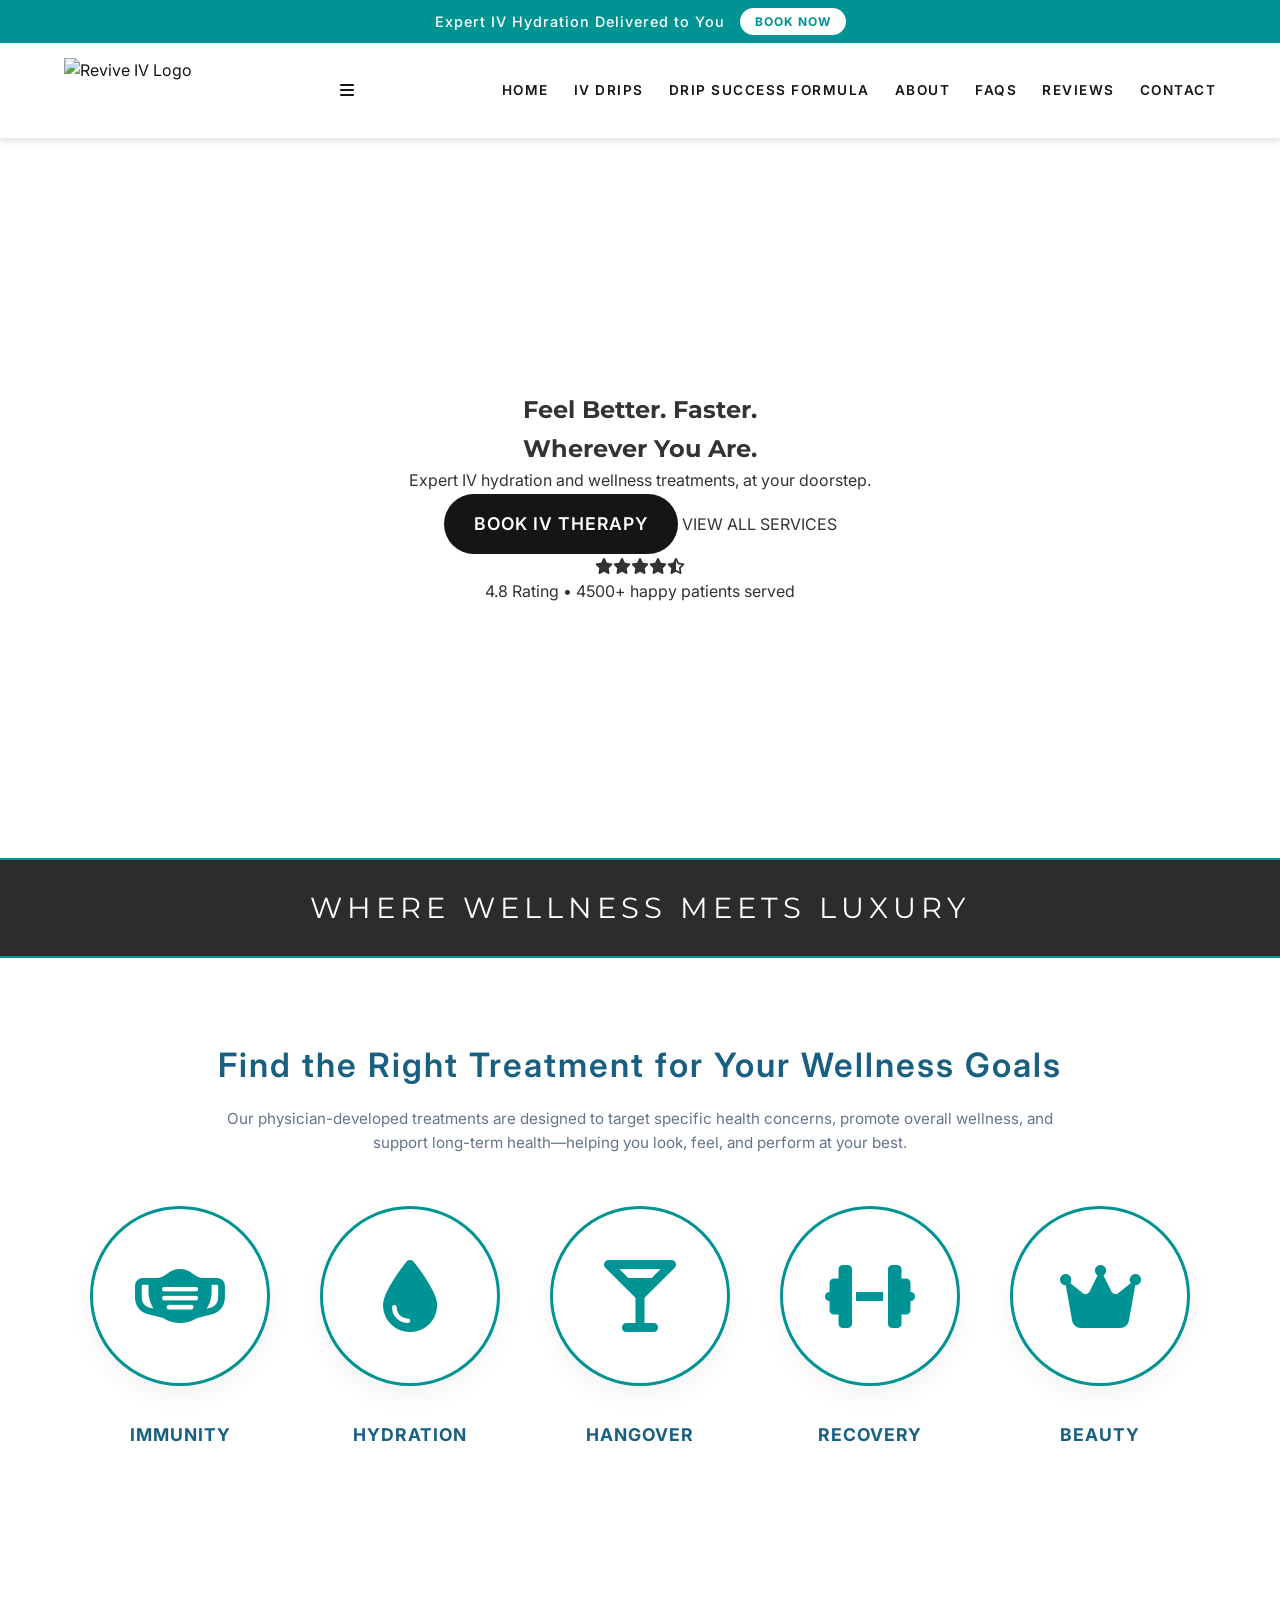
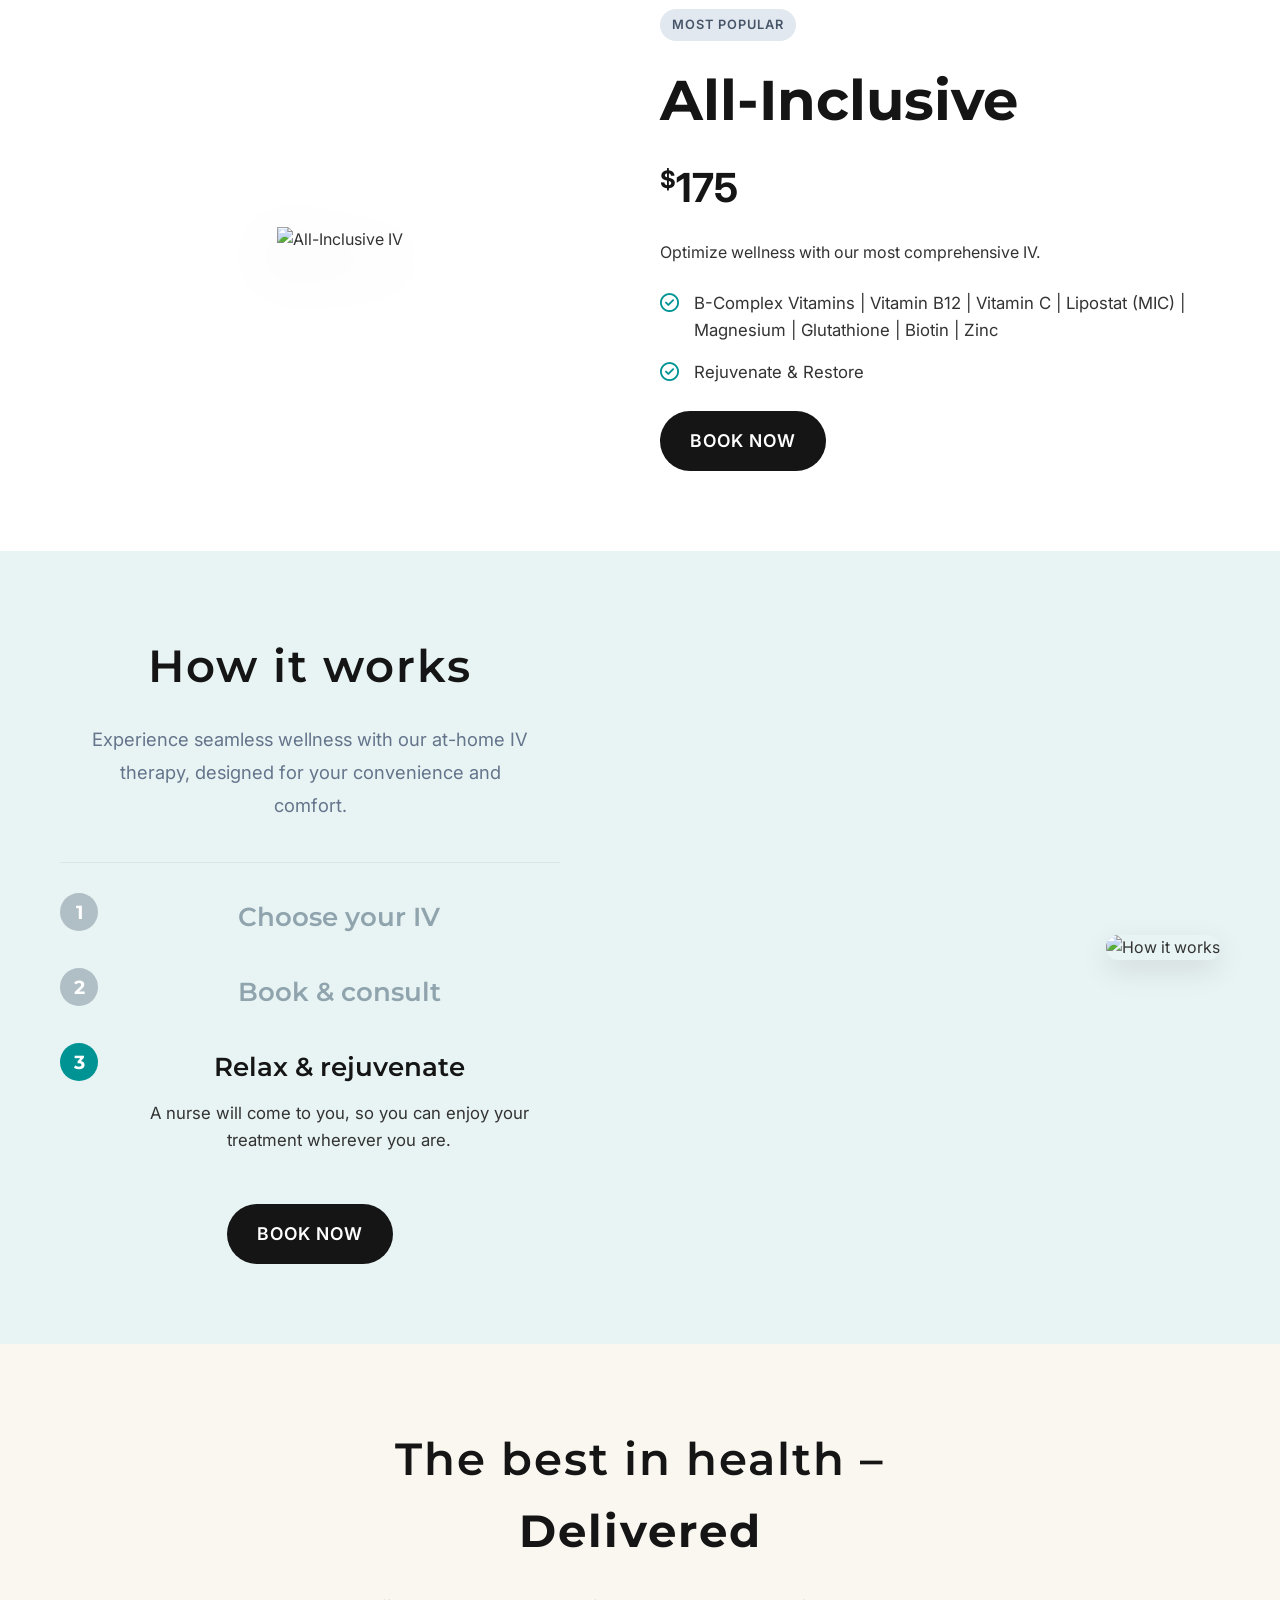
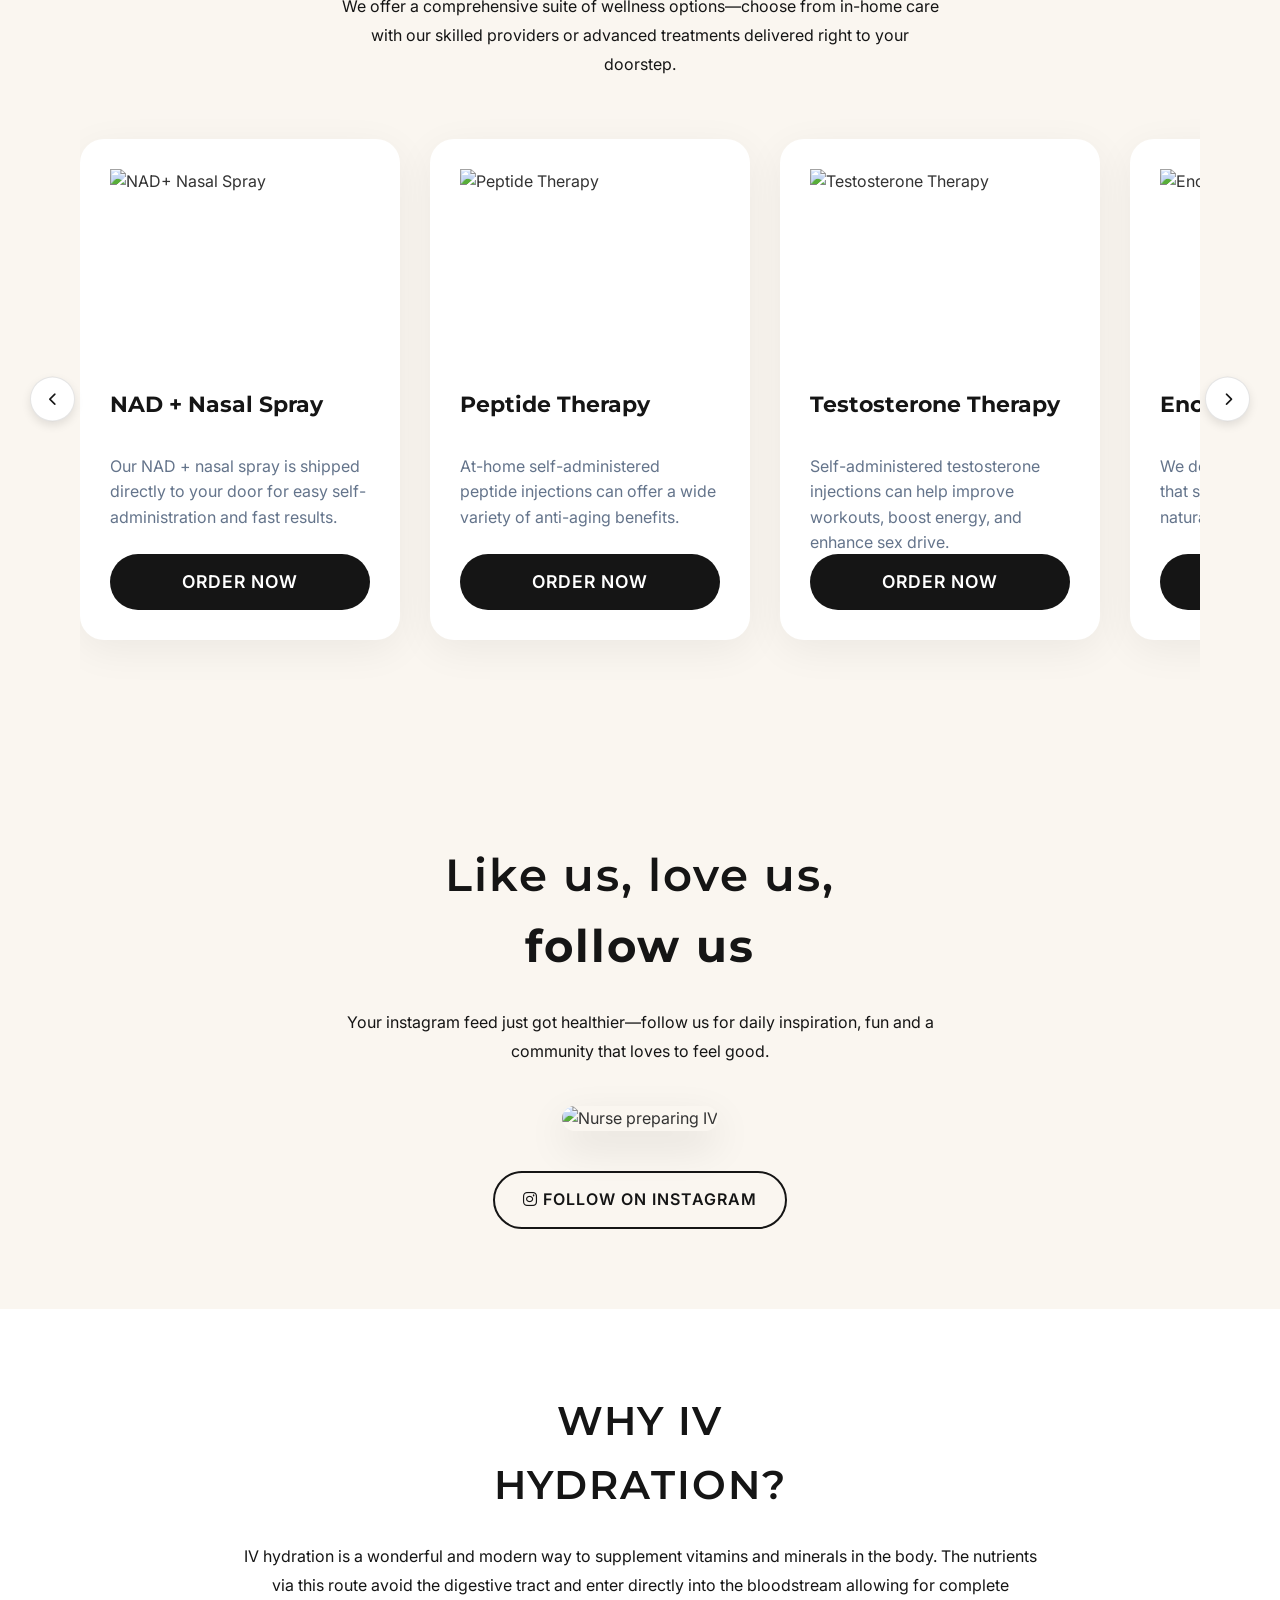
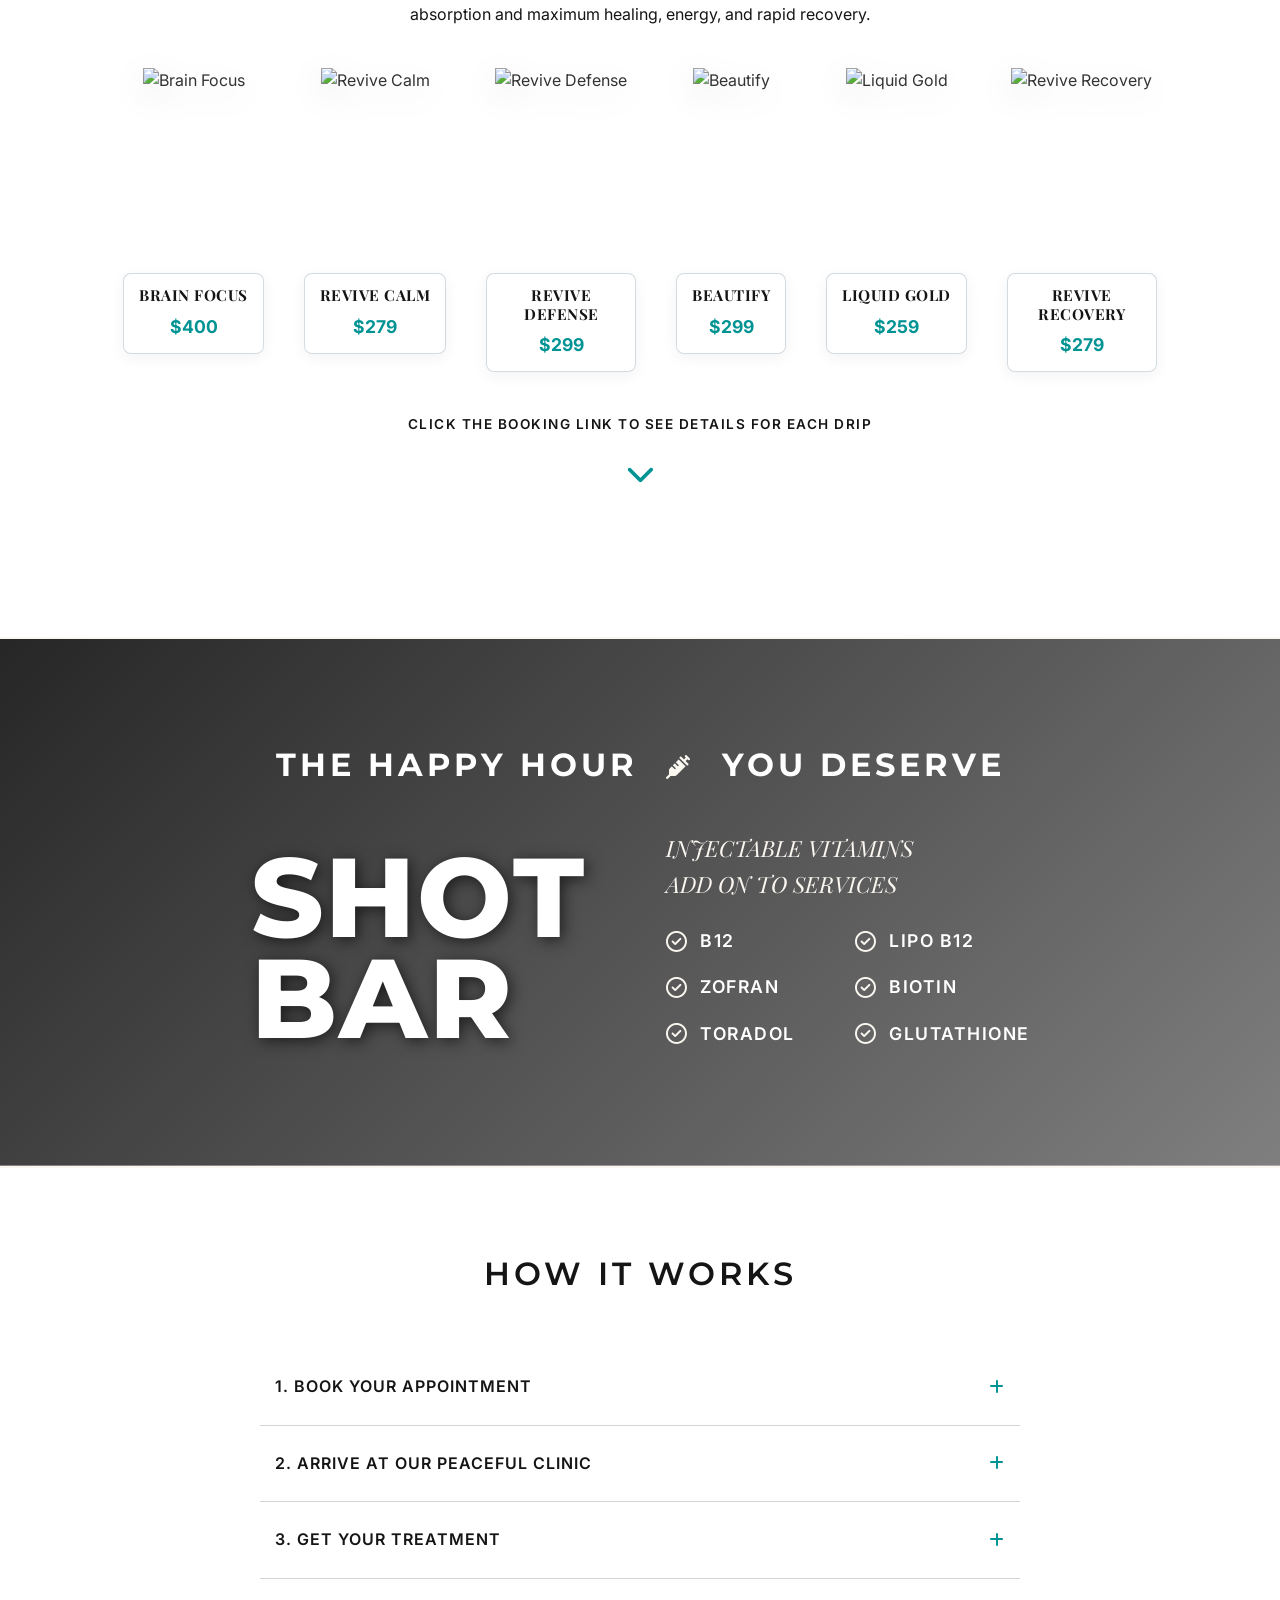
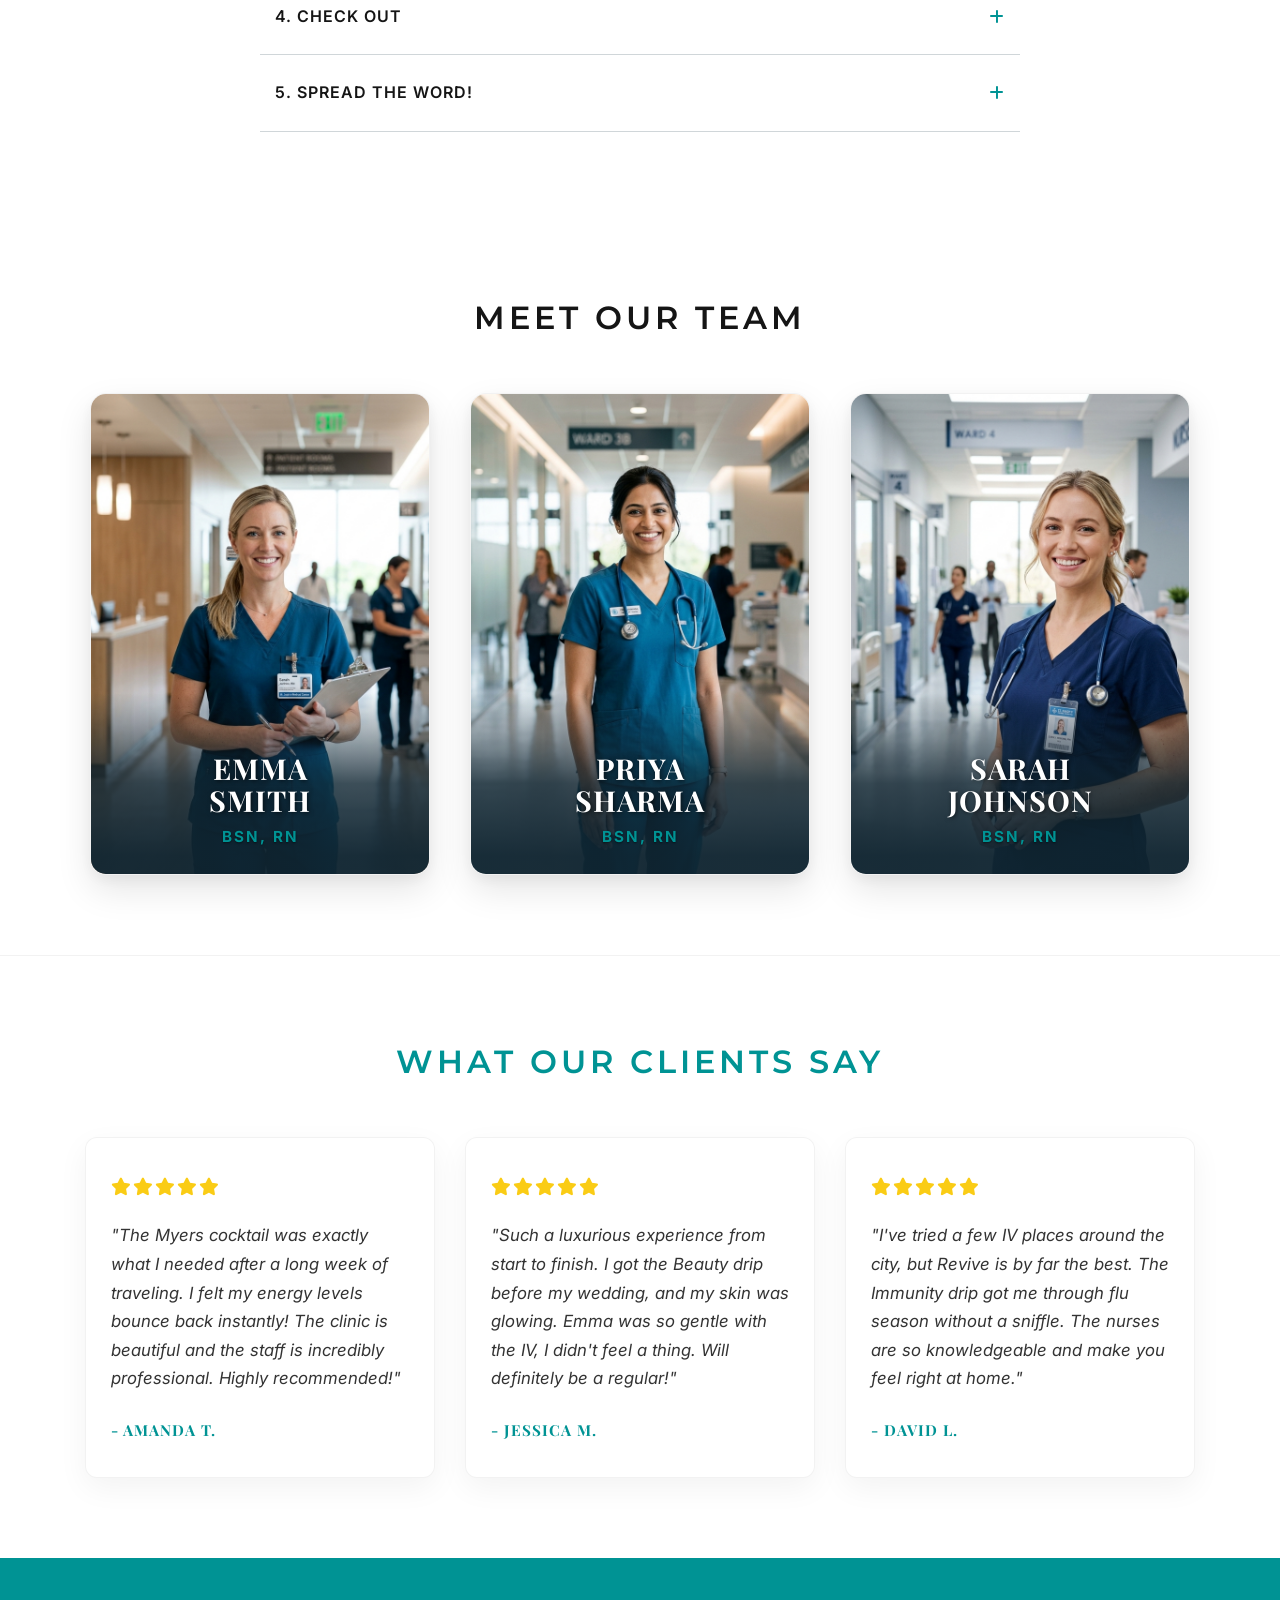
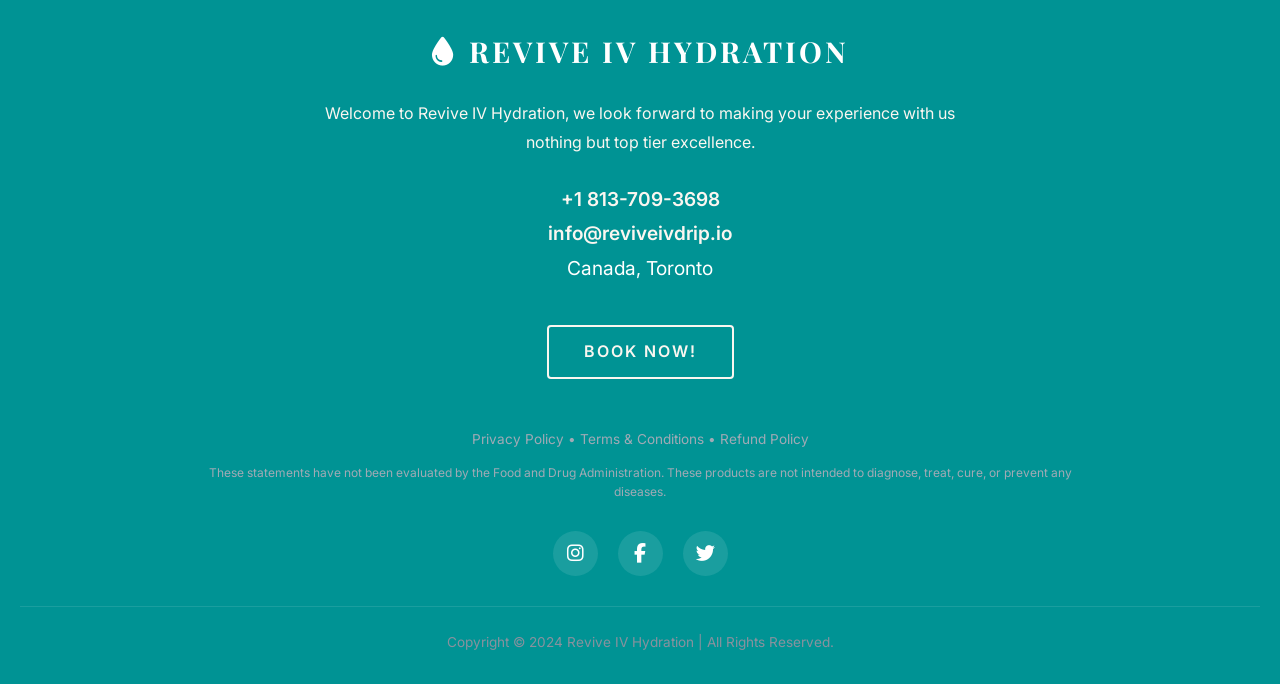
==== index.html @ 5d007da7 "Remove XYZ Founder section from home page" ====
<!DOCTYPE html>
<html lang="en">
<head>
    <meta charset="UTF-8">
    <meta name="viewport" content="width=device-width, initial-scale=1.0">
    <title>Revive IV Hydration | Replenish & Recover</title>
    <!-- Google Fonts -->
    <link rel="preconnect" href="https://fonts.googleapis.com">
    <link rel="preconnect" href="https://fonts.gstatic.com" crossorigin>
    <link href="https://fonts.googleapis.com/css2?family=Montserrat:wght@300;400;500;600;700;800&family=Playfair+Display:ital,wght@0,400;0,600;0,700&family=Inter:wght@300;400;500;600&display=swap" rel="stylesheet">
    <!-- FontAwesome -->
    <link rel="stylesheet" href="https://cdnjs.cloudflare.com/ajax/libs/font-awesome/6.4.0/css/all.min.css">
    <!-- AOS CSS -->
    <link href="https://unpkg.com/aos@2.3.1/dist/aos.css" rel="stylesheet">
    <link rel="stylesheet" href="styles.css">
</head>
<body>

    <!-- Top Bar -->
    <div class="top-bar" style="display: flex; justify-content: center; align-items: center; gap: 15px;">
        <span style="font-size: 0.9rem;">Expert IV Hydration Delivered to You</span>
        <a href="book.html" style="background-color: white; color: var(--accent); padding: 4px 15px; border-radius: 20px; font-weight: 700; font-size: 0.75rem;">BOOK NOW</a>
    </div>

    <!-- Header / Navbar -->
    <header class="navbar">
        <div class="logo">
            <img src="https://res.cloudinary.com/dpcidympa/image/upload/q_auto/f_auto/v1775173998/Screenshot_2026-04-03_051123-removebg-preview_wa0knu.png" alt="Revive IV Logo" class="logo-img">
        </div>
        <div class="hamburger">
            <i class="fa-solid fa-bars"></i>
        </div>
        <nav class="nav-links">
            <a href="index.html">HOME</a>
            <a href="iv-drips.html">IV DRIPS</a>
            <a href="iv-drips.html">DRIP SUCCESS FORMULA</a>
            <a href="about.html">ABOUT</a>
            <a href="faqs.html">FAQS</a>
            <a href="index.html#reviews">REVIEWS</a>
            <a href="contact.html">CONTACT</a>
        </nav>
    </header>

    <!-- Hero Section -->
    <section class="hero custom-hero" style="background-image: url('https://res.cloudinary.com/dpcidympa/image/upload/q_auto/f_auto/v1776111748/iv-home-page-banner_agtxx6.jpg');">
        <div class="hero-content ch-layout">
            <h1 class="ch-title">Feel Better. Faster.<br>Wherever You Are.</h1>
            <p class="ch-desc">Expert IV hydration and wellness treatments, at your doorstep.</p>
            
            <div class="ch-btn-group">
                <a href="book.html" class="btn-dark ch-btn ch-btn-primary">BOOK IV THERAPY</a>
                <a href="iv-drips.html" class="ch-btn ch-btn-outline">VIEW ALL SERVICES</a>
            </div>

            <div class="ch-rating-group">
                <div class="ch-stars">
                    <i class="fa-solid fa-star"></i><i class="fa-solid fa-star"></i><i class="fa-solid fa-star"></i><i class="fa-solid fa-star"></i><i class="fa-solid fa-star-half-stroke"></i>
                </div>
                <span class="ch-rating-text">4.8 Rating • 4500+ happy patients served</span>
            </div>
        </div>
    </section>

    <!-- Banner -->
    <section class="banner-gold">
        <h2>WHERE WELLNESS MEETS LUXURY</h2>
    </section>

    <!-- Treatment Goals Section -->
    <section class="treatment-goals section-padding bg-white" data-aos="fade-up">
        <div class="container text-center" style="max-width: 1200px;">
            <h2 class="section-title diff-title" style="margin-bottom: 15px; font-family: 'Inter', sans-serif; font-size: 2.1rem; color: #186082; font-weight: 600;">Find the Right Treatment for Your Wellness Goals</h2>
            <p class="section-desc" style="max-width: 850px; margin: 0 auto; margin-bottom: 45px; font-family: 'Inter', sans-serif; color: #64748b; font-size: 0.95rem; line-height: 1.6;">Our physician-developed treatments are designed to target specific health concerns, promote overall wellness, and support long-term health—helping you look, feel, and perform at your best.</p>
            
            <div class="services-grid" style="display: flex; flex-wrap: wrap; justify-content: center; gap: 50px; margin-top: 50px;">
                 <a href="book.html" class="service-icon" style="text-decoration: none; color: inherit; display: flex; flex-direction: column; align-items: center; gap: 15px;">
                    <div class="icon-circle" style="color: var(--primary);"><i class="fa-solid fa-mask-face" style="font-size: 4.5rem;"></i></div>
                    <h3 style="font-family: 'Inter', sans-serif; font-size: 1.1rem; font-weight: 700; color: #186082; letter-spacing: 1px;">IMMUNITY</h3>
                </a>
                <a href="book.html" class="service-icon" style="text-decoration: none; color: inherit; display: flex; flex-direction: column; align-items: center; gap: 15px;">
                    <div class="icon-circle" style="color: var(--primary);"><i class="fa-solid fa-droplet" style="font-size: 4.5rem;"></i></div>
                    <h3 style="font-family: 'Inter', sans-serif; font-size: 1.1rem; font-weight: 700; color: #186082; letter-spacing: 1px;">HYDRATION</h3>
                </a>
                <a href="book.html" class="service-icon" style="text-decoration: none; color: inherit; display: flex; flex-direction: column; align-items: center; gap: 15px;">
                    <div class="icon-circle" style="color: var(--primary);"><i class="fa-solid fa-martini-glass" style="font-size: 4.5rem;"></i></div>
                    <h3 style="font-family: 'Inter', sans-serif; font-size: 1.1rem; font-weight: 700; color: #186082; letter-spacing: 1px;">HANGOVER</h3>
                </a>
                <a href="book.html" class="service-icon" style="text-decoration: none; color: inherit; display: flex; flex-direction: column; align-items: center; gap: 15px;">
                    <div class="icon-circle" style="color: var(--primary);"><i class="fa-solid fa-dumbbell" style="font-size: 4.5rem;"></i></div>
                    <h3 style="font-family: 'Inter', sans-serif; font-size: 1.1rem; font-weight: 700; color: #186082; letter-spacing: 1px;">RECOVERY</h3>
                </a>
                <a href="book.html" class="service-icon" style="text-decoration: none; color: inherit; display: flex; flex-direction: column; align-items: center; gap: 15px;">
                    <div class="icon-circle" style="color: var(--primary);"><i class="fa-solid fa-crown" style="font-size: 4.5rem;"></i></div>
                    <h3 style="font-family: 'Inter', sans-serif; font-size: 1.1rem; font-weight: 700; color: #186082; letter-spacing: 1px;">BEAUTY</h3>
                </a>
            </div>
        </div>
    </section>

    <!-- Featured Product Section -->
    <section class="featured-product section-padding bg-white" data-aos="fade-up">
        <div class="product-container container">
            <div class="product-image">
                <img src="https://res.cloudinary.com/dpcidympa/image/upload/q_auto/f_auto/v1776114758/final-iv-image_zwnase.png" alt="All-Inclusive IV">
            </div>
            <div class="product-details">
                <span class="badge">MOST POPULAR</span>
                <h2 class="product-title">All-Inclusive</h2>
                <div class="price"><sup>$</sup>175</div>
                <p class="product-desc">Optimize wellness with our most comprehensive IV.</p>
                <ul class="product-features">
                    <li><i class="fa-regular fa-circle-check"></i> B-Complex Vitamins | Vitamin B12 | Vitamin C | Lipostat (MIC) | Magnesium | Glutathione | Biotin | Zinc</li>
                    <li><i class="fa-regular fa-circle-check"></i> Rejuvenate & Restore</li>
                </ul>
                <a href="book.html" class="btn-dark">BOOK NOW</a>
            </div>
        </div>
    </section>

    <!-- Seamless Wellness Section (How it works) -->
    <section class="seamless-wellness section-padding" data-aos="fade-up">
        <div class="container seamless-grid">
            <div class="seamless-content">
                <h2 class="section-title text-left" style="font-size: 2.8rem; margin-bottom: 20px;">How it works</h2>
                <p class="section-desc text-left" style="color: #64748b; font-size: 1.15rem; max-width: 90%;">Experience seamless wellness with our at-home IV therapy, designed for your convenience and comfort.</p>
                
                <div class="seamless-steps">
                    <div class="step-item text-muted" onclick="toggleStep(this)">
                        <div class="step-circle">1</div>
                        <div>
                            <h3>Choose your IV</h3>
                            <p class="step-desc">Browse our extensive menu of premium IV drips and find the perfect restorative treatment tailored for your unique needs.</p>
                        </div>
                    </div>
                    <div class="step-item text-muted" onclick="toggleStep(this)">
                        <div class="step-circle">2</div>
                        <div>
                            <h3>Book & consult</h3>
                            <p class="step-desc">Schedule an appointment online and receive a complementary consultation with our medical professionals prior to treatment.</p>
                        </div>
                    </div>
                    <div class="step-item active" onclick="toggleStep(this)">
                        <div class="step-circle">3</div>
                        <div>
                            <h3>Relax & rejuvenate</h3>
                            <p class="step-desc">A nurse will come to you, so you can enjoy your treatment wherever you are.</p>
                        </div>
                    </div>
                </div>
                
                <a href="book.html" class="btn-dark" style="margin-top: 10px;">BOOK NOW</a>
            </div>
            <div class="seamless-image">
                <img src="https://res.cloudinary.com/dpcidympa/image/upload/v1776115300/final-iv-2_ude5oa.jpg" alt="How it works" style="border-radius: 12px; box-shadow: 0 10px 30px rgba(0,0,0,0.1); width: 100%; object-fit: cover;">
            </div>
        </div>
    </section>


    <!-- Health Delivered Section -->
    <section class="health-delivered section-padding" style="background-color: var(--accent-light);" data-aos="fade-up">
        <div class="container text-center" style="max-width: 1400px;">
            <h2 class="section-title" style="font-size: 2.8rem;">The best in health &ndash; <br><strong style="color: var(--primary);">Delivered</strong></h2>
            <p class="section-desc" style="max-width: 600px; margin: 0 auto; margin-bottom: 40px;">We offer a comprehensive suite of wellness options—choose from in-home care with our skilled providers or advanced treatments delivered right to your doorstep.</p>
            
            <div class="carousel-wrapper">
                <button aria-label="Scroll left" class="carousel-btn left" onclick="document.getElementById('healthCarousel').scrollBy({left: -380, behavior: 'smooth'})"><i class="fa-solid fa-chevron-left"></i></button>
                
                <div class="carousel-track" id="healthCarousel">

                    <!-- Card 2 -->
                    <div class="carousel-card" style="text-align: left; position: relative;">
                        <img src="https://res.cloudinary.com/dpcidympa/image/upload/q_auto/f_auto/v1775948552/ivvv-4-removebg-preview_w67nzx.png" alt="NAD+ Nasal Spray" style="height: 200px; object-fit: contain; margin-bottom: 20px;">
                        <div class="card-content">
                            <h3 class="blog-title" style="font-size: 1.4rem; height: 50px;">NAD + Nasal Spray</h3>
                            <p class="blog-excerpt" style="font-size: 1rem; height: 80px; margin-bottom: 20px;">Our NAD + nasal spray is shipped directly to your door for easy self-administration and fast results.</p>
                            <a href="book.html" class="btn-dark w-100" style="font-weight: 600; padding: 14px 20px; border-radius: 50px;">ORDER NOW</a>
                        </div>
                    </div>

                    <!-- Card 3 -->
                    <div class="carousel-card" style="text-align: left; position: relative;">
                        <img src="https://res.cloudinary.com/dpcidympa/image/upload/q_auto/f_auto/v1775948553/ivvv-3-removebg-preview_umoxbk.png" alt="Peptide Therapy" style="height: 200px; object-fit: contain; margin-bottom: 20px;">
                        <div class="card-content">
                            <h3 class="blog-title" style="font-size: 1.4rem; height: 50px;">Peptide Therapy</h3>
                            <p class="blog-excerpt" style="font-size: 1rem; height: 80px; margin-bottom: 20px;">At-home self-administered peptide injections can offer a wide variety of anti-aging benefits.</p>
                            <a href="book.html" class="btn-dark w-100" style="font-weight: 600; padding: 14px 20px; border-radius: 50px;">ORDER NOW</a>
                        </div>
                    </div>

                    <!-- Card 4 -->
                    <div class="carousel-card" style="text-align: left; position: relative;">
                        <img src="https://res.cloudinary.com/dpcidympa/image/upload/q_auto/f_auto/v1775948552/ivvv-5-removebg-preview_fbzea1.png" alt="Testosterone Therapy" style="height: 200px; object-fit: contain; margin-bottom: 20px;">
                        <div class="card-content">
                            <h3 class="blog-title" style="font-size: 1.4rem; height: 50px;">Testosterone Therapy</h3>
                            <p class="blog-excerpt" style="font-size: 1rem; height: 80px; margin-bottom: 20px;">Self-administered testosterone injections can help improve workouts, boost energy, and enhance sex drive.</p>
                            <a href="book.html" class="btn-dark w-100" style="font-weight: 600; padding: 14px 20px; border-radius: 50px;">ORDER NOW</a>
                        </div>
                    </div>

                    <!-- Card 5 -->
                    <div class="carousel-card" style="text-align: left; position: relative;">
                        <img src="https://res.cloudinary.com/dpcidympa/image/upload/q_auto/f_auto/v1775948553/ivvv-1-removebg-preview_haxd9b.png" alt="Enclomiphene" style="height: 200px; object-fit: contain; margin-bottom: 20px;">
                        <div class="card-content">
                            <h3 class="blog-title" style="font-size: 1.4rem; height: 50px;">Enclomiphene</h3>
                            <p class="blog-excerpt" style="font-size: 1rem; height: 80px; margin-bottom: 20px;">We deliver convenient oral tablets that stimulate your body's own natural testosterone production.</p>
                            <a href="book.html" class="btn-dark w-100" style="font-weight: 600; padding: 14px 20px; border-radius: 50px;">ORDER NOW</a>
                        </div>
                    </div>


                </div>

                <button aria-label="Scroll right" class="carousel-btn right" onclick="document.getElementById('healthCarousel').scrollBy({left: 380, behavior: 'smooth'})"><i class="fa-solid fa-chevron-right"></i></button>
            </div>
        </div>
    </section>


    <!-- Instagram Section -->
    <section class="instagram-section section-padding" style="background-color: var(--accent-light);" data-aos="fade-up">
        <div class="container text-center">
            <h2 class="section-title" style="font-size: 2.8rem;">Like us, love us,<br><strong style="color: var(--primary);">follow us</strong></h2>
            <p class="section-desc" style="max-width: 600px;">Your instagram feed just got healthier—follow us for daily inspiration, fun and a community that loves to feel good.</p>
            
            <div class="insta-image mt-4">
                <img src="https://images.unsplash.com/photo-1579684385127-1ef15d508118?ixlib=rb-4.0.3&auto=format&fit=crop&w=800&q=80" alt="Nurse preparing IV">
            </div>
            
            <div style="margin-top: 40px;">
                <a href="https://instagram.com" target="_blank" class="btn-outline-dark"><i class="fa-brands fa-instagram"></i> FOLLOW ON INSTAGRAM</a>
            </div>
        </div>
    </section>



    <!-- Why IV Hydration -->
    <section class="why-iv section-padding bg-white">
        <h2 class="section-title">WHY IV<br>HYDRATION?</h2>
        <p class="section-desc">
            IV hydration is a wonderful and modern way to supplement vitamins and minerals in the body. The nutrients via this route avoid the digestive tract and enter directly into the bloodstream allowing for complete absorption and maximum healing, energy, and rapid recovery.
        </p>

        <!-- IV Bags Display -->
        <div class="iv-bags">
            <div class="iv-bag-item">
                <img src="https://res.cloudinary.com/dpcidympa/image/upload/q_auto/f_auto/v1775948552/ivvv-2-removebg-preview_y6jzjn.png" alt="Brain Focus">
                <div class="bag-pricing">
                    <h4 class="bag-name">BRAIN FOCUS</h4>
                    <span class="bag-price">$400</span>
                </div>
            </div>
            <div class="iv-bag-item">
                <img src="https://res.cloudinary.com/dpcidympa/image/upload/q_auto/f_auto/v1775948552/ivvv-4-removebg-preview_w67nzx.png" alt="Revive Calm">
                <div class="bag-pricing">
                    <h4 class="bag-name">REVIVE CALM</h4>
                    <span class="bag-price">$279</span>
                </div>
            </div>
            <div class="iv-bag-item">
                <img src="https://res.cloudinary.com/dpcidympa/image/upload/q_auto/f_auto/v1775948553/ivvv-3-removebg-preview_umoxbk.png" alt="Revive Defense">
                <div class="bag-pricing">
                    <h4 class="bag-name">REVIVE DEFENSE</h4>
                    <span class="bag-price">$299</span>
                </div>
            </div>
            <div class="iv-bag-item">
                <img src="https://res.cloudinary.com/dpcidympa/image/upload/q_auto/f_auto/v1775948552/ivvv-5-removebg-preview_fbzea1.png" alt="Beautify">
                <div class="bag-pricing">
                    <h4 class="bag-name">BEAUTIFY</h4>
                    <span class="bag-price">$299</span>
                </div>
            </div>
            <div class="iv-bag-item">
                <img src="https://res.cloudinary.com/dpcidympa/image/upload/q_auto/f_auto/v1775948553/ivvv-1-removebg-preview_haxd9b.png" alt="Liquid Gold">
                <div class="bag-pricing">
                    <h4 class="bag-name">LIQUID GOLD</h4>
                    <span class="bag-price">$259</span>
                </div>
            </div>
            <div class="iv-bag-item">
                <img src="https://res.cloudinary.com/dpcidympa/image/upload/q_auto/f_auto/v1775948553/ivvv-6-removebg-preview_m1jap5.png" alt="Revive Recovery">
                <div class="bag-pricing">
                    <h4 class="bag-name">REVIVE RECOVERY</h4>
                    <span class="bag-price">$279</span>
                </div>
            </div>
        </div>

        <p class="section-desc extra-desc">CLICK THE BOOKING LINK TO SEE DETAILS FOR EACH DRIP</p>
        <div class="arrow-down"><i class="fa-solid fa-chevron-down"></i></div>


    </section>

    <!-- Shot Bar -->
    <section class="shot-bar">
        <div class="shot-bar-content">
            <h2 class="shot-bar-subtitle">THE HAPPY HOUR <i class="fa-solid fa-syringe shot-icon"></i> YOU DESERVE</h2>
            <div class="shot-bar-main">
                <h1 class="shot-title">SHOT<br>BAR</h1>
                <div class="shot-list">
                    <p class="shot-info">INJECTABLE VITAMINS<br>ADD ON TO SERVICES</p>
                    <div class="list-grid">
                        <ul>
                            <li><i class="fa-regular fa-circle-check"></i> B12</li>
                            <li><i class="fa-regular fa-circle-check"></i> ZOFRAN</li>
                            <li><i class="fa-regular fa-circle-check"></i> TORADOL</li>
                        </ul>
                        <ul>
                            <li><i class="fa-regular fa-circle-check"></i> LIPO B12</li>
                            <li><i class="fa-regular fa-circle-check"></i> BIOTIN</li>
                            <li><i class="fa-regular fa-circle-check"></i> GLUTATHIONE</li>
                        </ul>
                    </div>
                </div>
            </div>
        </div>
    </section>

    <!-- How It Works -->
    <section class="how-it-works section-padding bg-white">
        <h2 class="section-title small-title playfair">HOW IT WORKS</h2>
        <div class="accordion">
            <div class="acc-item">
                <div class="acc-header">
                    <span>1. BOOK YOUR APPOINTMENT</span>
                    <i class="fa-solid fa-plus"></i>
                </div>
                <div class="acc-content">
                    <p>Select your preferred IV hydration therapy and easily book your session online or over the phone through our secure scheduling portal.</p>
                </div>
            </div>
            <div class="acc-item">
                <div class="acc-header">
                    <span>2. ARRIVE AT OUR PEACEFUL CLINIC</span>
                    <i class="fa-solid fa-plus"></i>
                </div>
                <div class="acc-content">
                    <p>Step into our luxurious, calming environment where our professional staff will welcome you and ensure you are comfortable before your session begins.</p>
                </div>
            </div>
            <div class="acc-item">
                <div class="acc-header">
                    <span>3. GET YOUR TREATMENT</span>
                    <i class="fa-solid fa-plus"></i>
                </div>
                <div class="acc-content">
                    <p>Relax in our premium seating while one of our highly trained registered nurses administers your specialized IV drip tailored to your wellness goals.</p>
                </div>
            </div>
            <div class="acc-item">
                <div class="acc-header">
                    <span>4. CHECK OUT</span>
                    <i class="fa-solid fa-plus"></i>
                </div>
                <div class="acc-content">
                    <p>Once you are fully replenished, our seamless checkout process will have you on your way feeling rejuvenated, hydrated, and completely energized.</p>
                </div>
            </div>
            <div class="acc-item">
                <div class="acc-header">
                    <span>5. SPREAD THE WORD!</span>
                    <i class="fa-solid fa-plus"></i>
                </div>
                <div class="acc-content">
                    <p>If you loved your Revive experience, don't forget to tell your friends, colleagues, and family so they can feel the revitalizing difference too!</p>
                </div>
            </div>
        </div>
    </section>



    <!-- Our Team -->
    <section class="our-team-section section-padding bg-white">
        <h2 class="section-title small-title playfair mb-large">MEET OUR TEAM</h2>
        <div class="team-cards-container">
            <!-- Nurse 1 -->
            <div class="team-card">
                <img src="assets/images/nurse_caucasian_1.png" alt="Emma Smith">
                <div class="team-card-info">
                    <h3>EMMA<br>SMITH</h3>
                    <p>BSN, RN</p>
                </div>
            </div>
            <!-- Nurse 2 -->
            <div class="team-card">
                <img src="assets/images/nurse_indian.png" alt="Priya Sharma">
                <div class="team-card-info">
                    <h3>PRIYA<br>SHARMA</h3>
                    <p>BSN, RN</p>
                </div>
            </div>
            <!-- Nurse 3 -->
            <div class="team-card">
                <img src="assets/images/nurse_caucasian_2.png" alt="Sarah Johnson">
                <div class="team-card-info">
                    <h3>SARAH<br>JOHNSON</h3>
                    <p>BSN, RN</p>
                </div>
            </div>
        </div>
    </section>

    <!-- Customer Reviews -->
    <section id="reviews" class="reviews-section section-padding">
        <h2 class="section-title small-title playfair mb-large" style="color: var(--accent);">WHAT OUR CLIENTS SAY</h2>
        <div class="reviews-container">
            <!-- Review 1 -->
            <div class="review-card">
                <div class="stars">
                    <i class="fa-solid fa-star"></i><i class="fa-solid fa-star"></i><i class="fa-solid fa-star"></i><i class="fa-solid fa-star"></i><i class="fa-solid fa-star"></i>
                </div>
                <p class="review-text">"The Myers cocktail was exactly what I needed after a long week of traveling. I felt my energy levels bounce back instantly! The clinic is beautiful and the staff is incredibly professional. Highly recommended!"</p>
                <div class="reviewer-name">- AMANDA T.</div>
            </div>
            <!-- Review 2 -->
            <div class="review-card">
                <div class="stars">
                    <i class="fa-solid fa-star"></i><i class="fa-solid fa-star"></i><i class="fa-solid fa-star"></i><i class="fa-solid fa-star"></i><i class="fa-solid fa-star"></i>
                </div>
                <p class="review-text">"Such a luxurious experience from start to finish. I got the Beauty drip before my wedding, and my skin was glowing. Emma was so gentle with the IV, I didn't feel a thing. Will definitely be a regular!"</p>
                <div class="reviewer-name">- JESSICA M.</div>
            </div>
            <!-- Review 3 -->
            <div class="review-card">
                <div class="stars">
                    <i class="fa-solid fa-star"></i><i class="fa-solid fa-star"></i><i class="fa-solid fa-star"></i><i class="fa-solid fa-star"></i><i class="fa-solid fa-star"></i>
                </div>
                <p class="review-text">"I've tried a few IV places around the city, but Revive is by far the best. The Immunity drip got me through flu season without a sniffle. The nurses are so knowledgeable and make you feel right at home."</p>
                <div class="reviewer-name">- DAVID L.</div>
            </div>
        </div>
    </section>


    <!-- Footer -->
    <footer class="footer">
        <div class="footer-logo">
            <i class="fa-solid fa-droplet"></i>
            <span>REVIVE IV HYDRATION</span>
        </div>
        <p class="footer-text">Welcome to Revive IV Hydration, we look forward to making your experience with us nothing but top tier excellence.</p>
        <p class="footer-phone"><a href="tel:+18137093698">+1 813-709-3698</a><br><a href="mailto:info@reviveivdrip.io">info@reviveivdrip.io</a><br>Canada, Toronto</p>
        
        <a href="book.html" class="btn-book-footer">BOOK NOW!</a>
        
        <p class="footer-disclaimer">Privacy Policy • Terms & Conditions • Refund Policy</p>
        <p class="footer-disclaimer mini">These statements have not been evaluated by the Food and Drug Administration. These products are not intended to diagnose, treat, cure, or prevent any diseases.</p>
        
        <div class="social-icons">
            <a href="https://www.instagram.com/revivesanctuary?igsh=MzU3Y2sycTd3cnk0" target="_blank"><i class="fa-brands fa-instagram"></i></a>
            <a href="#"><i class="fa-brands fa-facebook-f"></i></a>
            <a href="#"><i class="fa-brands fa-twitter"></i></a>
        </div>
        
        <p class="copyright">Copyright © 2024 Revive IV Hydration | All Rights Reserved.</p>
    </footer>
    <script>
        // Hamburger Menu Toggle
        const hamburger = document.querySelector('.hamburger');
        const navLinks = document.querySelector('.nav-links');
        
        if (hamburger) {
            hamburger.addEventListener('click', () => {
                navLinks.classList.toggle('active');
                const icon = hamburger.querySelector('i');
                if(navLinks.classList.contains('active')) {
                    icon.classList.remove('fa-bars');
                    icon.classList.add('fa-xmark');
                } else {
                    icon.classList.remove('fa-xmark');
                    icon.classList.add('fa-bars');
                }
            });
        }
    </script>
    <script>
        // How it works accordion smoothly sliding toggle logic
        function toggleStep(element) {
            const steps = document.querySelectorAll('.seamless-steps .step-item');
            steps.forEach(step => {
                if (step !== element) {
                    step.classList.remove('active');
                    step.classList.add('text-muted');
                }
            });
            
            element.classList.add('active');
            element.classList.remove('text-muted');
        }
    </script>
    
    <!-- AOS Script -->
    <script src="https://unpkg.com/aos@2.3.1/dist/aos.js"></script>
    <script>
        // Dynamically apply scroll animations (parallax effect) to elements
        document.querySelectorAll('.hero-content').forEach(el => el.setAttribute('data-aos', 'zoom-in'));
        document.querySelectorAll('.banner-gold h2').forEach(el => el.setAttribute('data-aos', 'fade-down'));
        document.querySelectorAll('.section-title').forEach(el => el.setAttribute('data-aos', 'fade-up'));
        document.querySelectorAll('.section-desc').forEach(el => el.setAttribute('data-aos', 'fade-up'));
        
        document.querySelectorAll('.iv-bag-item').forEach((el, index) => {
            el.setAttribute('data-aos', 'fade-up');
            el.setAttribute('data-aos-delay', (index * 100).toString());
        });
        
        document.querySelectorAll('.service-icon').forEach((el, index) => {
            el.setAttribute('data-aos', 'zoom-in');
            el.setAttribute('data-aos-delay', (index * 100).toString());
        });
        
        document.querySelectorAll('.shot-bar-subtitle').forEach(el => el.setAttribute('data-aos', 'fade-down'));
        document.querySelectorAll('.shot-title').forEach(el => el.setAttribute('data-aos', 'fade-right'));
        document.querySelectorAll('.shot-info').forEach(el => el.setAttribute('data-aos', 'fade-left'));
        document.querySelectorAll('.list-grid ul li').forEach((el, index) => {
            el.setAttribute('data-aos', 'fade-left');
            el.setAttribute('data-aos-delay', (index * 50).toString());
        });
        
        document.querySelectorAll('.acc-item').forEach((el, index) => {
            el.setAttribute('data-aos', 'fade-up');
            el.setAttribute('data-aos-delay', (index * 100).toString());
        });
        
        document.querySelectorAll('.founder-image-wrapper').forEach(el => el.setAttribute('data-aos', 'fade-right'));
        document.querySelectorAll('.founder-content').forEach(el => el.setAttribute('data-aos', 'fade-left'));
        
        document.querySelectorAll('.team-card').forEach((el, index) => {
            el.setAttribute('data-aos', 'flip-left');
            el.setAttribute('data-aos-delay', (index * 150).toString());
        });
        
        document.querySelectorAll('.review-card').forEach((el, index) => {
            el.setAttribute('data-aos', 'zoom-in-up');
            el.setAttribute('data-aos-delay', (index * 150).toString());
        });

        // Initialize AOS
        AOS.init({
            duration: 1000,
            once: true,
            offset: 100,
        });


    </script>
</body>
</html>
---- styles.css ----
:root {
    --primary: #151515; /* Black text/headings */
    --primary-dark: #000000; /* Darker variant */
    --primary-light: #2c2c2c; /* Dark grey variant */
    --accent: #009394; /* Teal for highlights matching reference */
    --accent-light: #FAF6F0; /* Light warm background for sections */
    --white: #FFFFFF;
    --bg-light: #FFFFFF; /* Pure white background */
    --text-dark: #333333; /* Dark slate text */
}

* {
    margin: 0;
    padding: 0;
    box-sizing: border-box;
}

body {
    font-family: 'Inter', sans-serif;
    background-color: var(--bg-light);
    color: var(--text-dark);
    line-height: 1.6;
    overflow-x: hidden;
}

h1, h2, h3, h4, h5, h6, .playfair {
    font-family: 'Montserrat', sans-serif;
}

a {
    text-decoration: none;
    color: inherit;
    transition: color 0.3s;
}

/* Top Bar */
.top-bar {
    background-color: var(--accent);
    color: var(--white);
    text-align: center;
    padding: 8px 5%;
    font-size: 0.85rem;
    font-weight: 500;
    letter-spacing: 1px;
}

/* Header */
.navbar {
    background-color: var(--white);
    color: var(--primary);
    display: flex;
    justify-content: space-between;
    align-items: center;
    padding: 15px 5%;
    position: sticky;
    top: 0;
    z-index: 100;
    box-shadow: 0 4px 6px rgba(0, 0, 0, 0.1);
}

.logo {
    display: flex;
    align-items: center;
}

.logo-img {
    height: 65px;
    width: auto;
    object-fit: contain;
}

.nav-links {
    display: flex;
    gap: 25px;
    align-items: center;
    font-size: 0.85rem;
    letter-spacing: 1.5px;
    font-weight: 600;
    color: var(--primary);
}

.nav-links a:hover {
    color: var(--accent);
}

.btn-book {
    background-color: var(--primary);
    border: 1px solid var(--primary);
    color: var(--white) !important;
    padding: 10px 22px;
    font-weight: 600;
    transition: all 0.3s;
    border-radius: 30px;
}

.btn-book:hover {
    background-color: var(--accent);
    border-color: var(--accent);
    color: var(--white) !important;
}

/* Hero Section */
.hero {
    height: 80vh;
    background-size: cover;
    background-position: center;
    display: flex;
    justify-content: center;
    align-items: center;
    position: relative;
    text-align: center;
}

.overlay-bg::before {
    content: '';
    position: absolute;
    top: 0; left: 0; right: 0; bottom: 0;
    background-color: rgba(21, 50, 67, 0.5); /* Navy transparent overlay */
}

.hero-content {
    position: relative;
    z-index: 1;
}

.hero-title {
    font-size: 4.5rem;
    color: var(--white);
    text-transform: uppercase;
    letter-spacing: 4px;
    font-weight: 700;
    text-shadow: 2px 2px 10px rgba(0,0,0,0.4);
    margin-bottom: -10px;
}

.hero-subtitle {
    font-family: 'Inter', sans-serif;
    font-size: 1.6rem;
    color: var(--white);
    letter-spacing: 8px;
    font-weight: 300;
    text-shadow: 1px 1px 5px rgba(0,0,0,0.4);
}

/* Banner */
.banner-gold {
    background-color: var(--primary-light);
    border-top: 2px solid var(--accent);
    border-bottom: 2px solid var(--accent);
    padding: 25px;
    text-align: center;
}

.banner-gold h2 {
    color: var(--white);
    font-size: 1.8rem;
    letter-spacing: 5px;
    font-weight: 400;
    text-transform: uppercase;
}

/* Common Section Styles */
.section-padding {
    padding: 80px 20px;
    text-align: center;
}

.bg-white {
    background-color: var(--bg-light);
}

.section-title {
    font-size: 2.5rem;
    color: var(--primary);
    font-weight: 600;
    margin-bottom: 25px;
    letter-spacing: 2px;
}

.section-desc {
    max-width: 800px;
    margin: 0 auto 40px auto;
    font-size: 1rem;
    color: var(--primary);
    line-height: 1.8;
}

/* IV Bags Display */
.iv-bags {
    display: flex;
    justify-content: center;
    gap: 40px;
    flex-wrap: wrap;
    margin-bottom: 40px;
}

.iv-bag-item {
    transition: transform 0.3s;
    display: flex;
    flex-direction: column;
    align-items: center;
    gap: 15px;
    max-width: 150px;
}

.iv-bag-item img {
    height: 180px;
    object-fit: contain;
    filter: drop-shadow(0 10px 15px rgba(0,0,0,0.1));
}

/* Pricing box below bags */
.bag-pricing {
    margin-top: 10px;
    background: #ffffff;
    padding: 12px 15px;
    border-radius: 8px;
    border: 1px solid rgba(40, 75, 99, 0.2); /* Light navy border */
    box-shadow: 0 4px 15px rgba(0,0,0,0.05);
    text-align: center;
    width: 100%;
    transition: transform 0.3s, border-color 0.3s;
}

.iv-bag-item:hover .bag-pricing {
    transform: translateY(-5px);
    border-color: var(--accent);
}

.bag-name {
    font-family: 'Playfair Display', serif;
    color: var(--primary);
    font-size: 0.95rem;
    font-weight: 700;
    text-transform: uppercase;
    letter-spacing: 0.5px;
    line-height: 1.2;
    margin-bottom: 8px;
}

.bag-price {
    font-family: 'Inter', sans-serif;
    color: var(--accent); /* Golden price */
    font-weight: 700;
    font-size: 1.1rem;
}
.iv-bag-item:hover {
    transform: translateY(-10px);
}

.extra-desc {
    font-weight: 600;
    letter-spacing: 1.5px;
    font-size: 0.85rem;
    margin-bottom: 15px;
    text-transform: uppercase;
}

.arrow-down {
    color: var(--accent);
    font-size: 1.8rem;
    margin-bottom: 60px;
    animation: bounce 2s infinite;
}

@keyframes bounce {
    0%, 20%, 50%, 80%, 100% { transform: translateY(0); }
    40% { transform: translateY(-10px); }
    60% { transform: translateY(-5px); }
}

/* Services Grid */
.services-grid {
    display: grid;
    grid-template-columns: repeat(3, 1fr);
    gap: 50px 30px;
    max-width: 1100px;
    margin: 0 auto;
}

.service-icon {
    display: flex;
    flex-direction: column;
    align-items: center;
}

.icon-circle {
    width: 180px;
    height: 180px;
    border-radius: 50%;
    background-color: var(--white);
    display: flex;
    justify-content: center;
    align-items: center;
    margin-bottom: 20px;
    transition: all 0.3s ease;
    border: 3px solid var(--accent);
    box-shadow: 0 10px 25px rgba(0,0,0,0.05);
}

.icon-circle:hover {
    background-color: var(--accent);
    box-shadow: 0 15px 35px rgba(0, 147, 148, 0.2);
    transform: translateY(-8px);
}

.icon-circle i {
    color: var(--accent);
    transition: all 0.3s;
}

.icon-circle:hover i {
    color: var(--white);
    transform: scale(1.1);
}

.service-icon h3 {
    font-size: 1.3rem;
    color: var(--primary);
    letter-spacing: 2px;
    text-transform: uppercase;
    font-weight: 400;
}

/* Shot Bar */
.shot-bar {
    width: 100%;
    padding: 100px 20px;
    color: var(--white);
    background: linear-gradient(135deg, rgba(0, 0, 0, 0.85), rgba(0, 0, 0, 0.5)), url('assets/images/shot_bar_bg.png');
    background-size: cover;
    background-position: center;
    background-repeat: no-repeat;
    position: relative;
    border-top: 2px solid var(--accent-light);
    border-bottom: 2px solid var(--accent-light);
}

.shot-bar-content {
    position: relative;
    z-index: 1;
    max-width: 1100px;
    margin: 0 auto;
}

.shot-bar-subtitle {
    font-size: 2rem;
    text-align: center;
    letter-spacing: 4px;
    margin-bottom: 40px;
    color: var(--white);
    text-transform: uppercase;
}

.shot-icon {
    color: var(--accent-light);
    margin: 0 15px;
    font-size: 1.5rem;
}

.shot-bar-main {
    display: flex;
    align-items: center;
    justify-content: center;
    gap: 80px;
    flex-wrap: wrap;
}

.shot-title {
    font-size: 7rem;
    font-weight: 800;
    line-height: 0.9;
    color: var(--white);
    text-shadow: 3px 3px 15px rgba(0,0,0,0.6);
    letter-spacing: 2px;
}

.shot-info {
    font-family: 'Playfair Display', serif;
    font-style: italic;
    font-size: 1.4rem;
    color: var(--accent-light);
    margin-bottom: 25px;
}

.list-grid {
    display: flex;
    gap: 60px;
}

.list-grid ul {
    list-style: none;
}

.list-grid li {
    font-size: 1.1rem;
    font-weight: 600;
    margin-bottom: 18px;
    letter-spacing: 1.5px;
    display: flex;
    align-items: center;
    gap: 12px;
}

.list-grid i {
    color: var(--accent-light);
    font-size: 1.3rem;
}

/* How It Works */
.how-it-works {
    max-width: 800px;
    margin: 0 auto;
}

.small-title {
    font-size: 2rem;
    letter-spacing: 4px;
}

.accordion {
    margin-top: 50px;
}

.acc-item {
    border-bottom: 1px solid rgba(21, 50, 67, 0.2);
    overflow: hidden;
}

.acc-header {
    padding: 25px 15px;
    display: flex;
    justify-content: space-between;
    align-items: center;
    color: var(--primary);
    font-weight: 600;
    letter-spacing: 1px;
    cursor: pointer;
    transition: all 0.3s;
}

.acc-header:hover {
    background-color: rgba(224, 242, 241, 0.5); /* from --accent-light */
    color: var(--accent);
}

.acc-header i {
    color: var(--accent);
    transition: transform 0.3s ease;
}

.acc-item.active .acc-header {
    color: var(--accent);
}

.acc-item.active .acc-header i {
    transform: rotate(45deg); /* Turns plus into an X */
}

.acc-content {
    max-height: 0;
    padding: 0 15px;
    color: var(--text-dark);
    line-height: 1.6;
    transition: max-height 0.4s ease, padding 0.4s ease, opacity 0.4s ease;
    opacity: 0;
}

.acc-item.active .acc-content {
    max-height: 300px;
    padding: 0 15px 25px 15px;
    opacity: 1;
}

/* Meet The Founder */
.founder-section {
    background-color: var(--accent-light);
    padding: 100px 20px;
    color: var(--primary);
    border-top: 1px solid rgba(0,0,0,0.05);
    border-bottom: 1px solid rgba(0,0,0,0.05);
}

.founder-container {
    max-width: 1200px;
    margin: 0 auto;
    display: flex;
    align-items: center;
    gap: 80px;
}

.founder-image-wrapper {
    flex: 1;
    position: relative;
    max-width: 450px;
}

.founder-image-bg {
    position: absolute;
    top: -20px;
    left: -20px;
    right: 20px;
    bottom: 20px;
    background-color: var(--accent-light); /* The light teal background behind the image */
    border-radius: 24px;
    z-index: 1;
}

.founder-image-wrapper img {
    position: relative;
    z-index: 2;
    width: 100%;
    border-radius: 24px;
    display: block;
    box-shadow: 0 10px 30px rgba(0,0,0,0.2);
}

.certified-badge {
    position: absolute;
    bottom: -20px;
    right: -20px;
    background: white;
    color: #333;
    padding: 15px 20px;
    border-radius: 12px;
    display: flex;
    align-items: center;
    gap: 15px;
    z-index: 3;
    box-shadow: 0 10px 25px rgba(0,0,0,0.1);
}

.cert-icon {
    background: var(--accent-light);
    color: var(--accent);
    width: 40px;
    height: 40px;
    border-radius: 50%;
    display: flex;
    align-items: center;
    justify-content: center;
    font-size: 1.2rem;
}

.cert-text {
    display: flex;
    flex-direction: column;
}

.cert-text strong {
    font-size: 0.9rem;
    font-weight: 700;
    line-height: 1.2;
    color: #1a1a1a;
}

.cert-text span {
    font-size: 0.7rem;
    color: #666;
    letter-spacing: 1px;
}

.founder-content {
    flex: 1;
}

.founder-badge {
    display: inline-block;
    background-color: rgba(255, 255, 255, 0.1); 
    color: var(--accent);
    padding: 6px 16px;
    border-radius: 20px;
    font-size: 0.8rem;
    font-weight: 600;
    letter-spacing: 2px;
    margin-bottom: 20px;
    border: 1px solid rgba(32, 178, 170, 0.3);
}

.founder-title {
    font-size: 3.5rem;
    font-weight: 700;
    margin-bottom: 5px;
    font-family: 'Inter', sans-serif;
    color: var(--primary);
}

.founder-subtitle {
    color: var(--accent);
    font-size: 1.1rem;
    letter-spacing: 2px;
    margin-bottom: 30px;
    font-weight: 600;
}

.founder-content p {
    font-size: 1.05rem;
    line-height: 1.8;
    margin-bottom: 20px;
    color: var(--text-dark);
}

.founder-content p strong {
    color: var(--primary);
}

.founder-quote {
    font-size: 1.1rem;
    font-style: italic;
    border-left: 3px solid var(--accent);
    padding-left: 20px;
    margin: 30px 0;
    color: var(--primary);
}

.expert-care {
    display: flex;
    align-items: center;
    gap: 15px;
    margin-top: 40px;
}

.expert-care .line {
    width: 40px;
    height: 2px;
    background-color: var(--accent);
}

.expert-care .text {
    font-size: 0.85rem;
    letter-spacing: 3px;
    color: var(--primary);
    font-weight: 600;
}

/* Our Team */
.our-team-section {
    background-color: var(--bg-light);
}

.mb-large {
    margin-bottom: 50px !important;
}

.team-cards-container {
    display: flex;
    justify-content: center;
    gap: 40px;
    flex-wrap: wrap;
    max-width: 1200px;
    margin: 0 auto;
}

.team-card {
    position: relative;
    width: 100%;
    max-width: 340px;
    border-radius: 16px;
    overflow: hidden;
    box-shadow: 0 15px 35px rgba(0,0,0,0.1), 0 5px 15px rgba(0,0,0,0.05);
    transition: transform 0.3s cubic-bezier(0.175, 0.885, 0.32, 1.275);
    background: #fff;
    border: 1px solid rgba(0,0,0,0.05);
}

.team-card:hover {
    transform: translateY(-15px);
    box-shadow: 0 25px 45px rgba(0,0,0,0.15), 0 10px 20px rgba(0,0,0,0.1);
}

.team-card img {
    width: 100%;
    height: 480px;
    object-fit: cover;
    display: block;
}

.team-card-info {
    position: absolute;
    bottom: 0;
    left: 0;
    right: 0;
    background: linear-gradient(to top, rgba(15, 36, 48, 0.95) 10%, rgba(15, 36, 48, 0.8) 50%, transparent);
    padding: 60px 20px 25px 20px;
    text-align: center;
    color: var(--white);
}

.team-card-info h3 {
    font-size: 1.8rem;
    color: var(--white);
    font-family: 'Playfair Display', serif;
    text-transform: uppercase;
    line-height: 1.1;
    margin-bottom: 8px;
    text-shadow: 1px 1px 4px rgba(0,0,0,0.6);
    letter-spacing: 1px;
}

.team-card-info p {
    color: var(--accent);
    font-weight: 700;
    letter-spacing: 2px;
    font-size: 0.95rem;
    text-shadow: 0px 1px 2px rgba(0,0,0,0.5);
}

/* Customer Reviews */
.reviews-section {
    background-color: var(--bg-light);
    color: var(--primary);
    border-top: 1px solid rgba(0,0,0,0.05);
}

.reviews-section .section-title {
    color: var(--primary);
}

.reviews-container {
    display: flex;
    justify-content: center;
    gap: 30px;
    flex-wrap: wrap;
    max-width: 1200px;
    margin: 40px auto 0 auto;
}

.review-card {
    background-color: var(--white);
    border: 1px solid rgba(0,0,0,0.05);
    border-radius: 12px;
    padding: 35px 25px;
    max-width: 350px;
    text-align: left;
    box-shadow: 0 10px 30px rgba(0,0,0,0.05);
    transition: transform 0.3s, box-shadow 0.3s;
}

.review-card:hover {
    transform: translateY(-8px);
    box-shadow: 0 15px 35px rgba(0,0,0,0.1);
}

.review-card .stars {
    color: #FACC15;
    margin-bottom: 20px;
    font-size: 1.1rem;
    letter-spacing: 2px;
}

.review-card .review-text {
    font-size: 1.05rem;
    line-height: 1.7;
    color: var(--text-dark);
    margin-bottom: 25px;
    font-style: italic;
}

.review-card .reviewer-name {
    font-weight: 700;
    font-size: 0.95rem;
    color: var(--accent);
    font-family: 'Playfair Display', serif;
    letter-spacing: 1px;
}


/* Footer */
.footer {
    background-color: var(--accent);
    color: var(--white);
    text-align: center;
    padding: 70px 20px 30px 20px;
    border-top: none;
}

.footer-logo {
    display: flex;
    align-items: center;
    justify-content: center;
    gap: 12px;
    color: var(--white);
    font-family: 'Playfair Display', serif;
    font-size: 1.8rem;
    font-weight: 700;
    letter-spacing: 3px;
    margin-bottom: 25px;
}

.footer-text {
    max-width: 650px;
    margin: 0 auto 25px auto;
    font-size: 1rem;
    color: var(--accent-light);
    line-height: 1.8;
}

.footer-phone {
    font-size: 1.2rem;
    margin-bottom: 40px;
    line-height: 1.8;
}

.footer-phone a {
    color: var(--accent-light);
    font-weight: 600;
}

.footer-phone a:hover {
    color: var(--white);
}

.btn-book-footer {
    display: inline-block;
    background-color: transparent;
    border: 2px solid var(--accent-light);
    color: var(--accent-light);
    padding: 12px 35px;
    font-weight: 600;
    letter-spacing: 2px;
    margin-bottom: 50px;
    transition: all 0.3s;
    border-radius: 4px;
}

.btn-book-footer:hover {
    background-color: var(--accent-light);
    color: var(--primary);
}

.footer-disclaimer {
    font-size: 0.85rem;
    color: #a0aab5;
    margin-bottom: 12px;
}

.footer-disclaimer.mini {
    font-size: 0.75rem;
    max-width: 900px;
    margin: 0 auto 30px auto;
}

.social-icons {
    display: flex;
    justify-content: center;
    gap: 20px;
    margin-bottom: 30px;
}

.social-icons a {
    display: flex;
    justify-content: center;
    align-items: center;
    width: 45px;
    height: 45px;
    border-radius: 50%;
    background-color: rgba(255,255,255,0.1);
    color: var(--white);
    transition: all 0.3s;
    font-size: 1.2rem;
}

.social-icons a:hover {
    background-color: var(--accent);
    color: var(--primary);
    transform: translateY(-3px);
}

.copyright {
    font-size: 0.85rem;
    color: #88929e;
    margin-top: 30px;
    border-top: 1px solid rgba(255,255,255,0.1);
    padding-top: 25px;
}

/* New Content Styles */
.container {
    max-width: 1200px;
    margin: 0 auto;
    padding: 0 20px;
}
.text-center { text-align: center; }
.mt-4 { margin-top: 30px; }
.w-100 { width: 100%; display: block; text-align: center; }

/* Buttons */
.btn-dark {
    display: inline-block;
    background-color: var(--primary);
    color: var(--white);
    padding: 16px 30px;
    border-radius: 50px;
    font-weight: 600;
    font-size: 1.1rem;
    letter-spacing: 1px;
    text-transform: uppercase;
    transition: all 0.3s;
    border: none;
    cursor: pointer;
}
.btn-dark:hover {
    background-color: var(--accent);
    color: var(--white);
}

.btn-outline-dark {
    display: inline-block;
    background-color: transparent;
    color: var(--primary);
    border: 2px solid var(--primary);
    padding: 14px 28px;
    border-radius: 50px;
    font-weight: 600;
    font-size: 1rem;
    letter-spacing: 1px;
    text-transform: uppercase;
    transition: all 0.3s;
}
.btn-outline-dark:hover {
    background-color: var(--primary);
    color: var(--white);
}

/* Featured Product */
.product-container {
    display: flex;
    flex-wrap: wrap;
    align-items: center;
    max-width: 1200px;
    margin: 0 auto;
    gap: 40px;
}
.product-container.grid-3 {
    display: grid;
    grid-template-columns: repeat(3, 1fr);
    gap: 30px;
    align-items: stretch;
}
.product-image {
    flex: 1;
    min-width: 300px;
    text-align: center;
}
.product-image img {
    max-width: 100%;
    height: auto;
    filter: drop-shadow(0 20px 30px rgba(0,0,0,0.15));
}
.product-details {
    flex: 1;
    min-width: 300px;
    text-align: left;
}
.badge {
    background-color: #e2e8f0;
    color: #475569;
    padding: 6px 12px;
    border-radius: 20px;
    font-size: 0.8rem;
    font-weight: 600;
    letter-spacing: 1px;
    display: inline-block;
    margin-bottom: 15px;
}
.product-title {
    font-family: 'Montserrat', sans-serif;
    font-size: 3.5rem;
    color: var(--primary);
    margin-bottom: 10px;
    font-weight: 700;
}
.price {
    font-size: 2.5rem;
    font-weight: 700;
    color: var(--primary);
    margin-bottom: 20px;
}
.price sup {
    font-size: 1.5rem;
    vertical-align: super;
}
.product-features {
    list-style: none;
    margin: 25px 0;
}
.product-features li {
    display: flex;
    align-items: flex-start;
    gap: 15px;
    margin-bottom: 15px;
    font-size: 1.05rem;
    color: var(--text-dark);
}
.product-features i {
    color: var(--accent);
    font-size: 1.2rem;
    margin-top: 4px;
}

/* Cards */
.product-card-single, .blog-card {
    background: var(--white);
    border-radius: 24px;
    padding: 30px;
    max-width: 450px;
    margin: 0 auto;
    box-shadow: 0 10px 40px rgba(0,0,0,0.08);
    text-align: left;
}
.product-card-single img {
    max-width: 100%;
    height: 250px;
    object-fit: contain;
    margin-bottom: 20px;
    display: block;
    margin-left: auto;
    margin-right: auto;
}
/* Treatment Goals Section */
.goals-grid {
    display: grid;
    grid-template-columns: repeat(5, 1fr);
    gap: 15px;
}
.goal-card {
    background: #ffffff;
    border: 1px solid #e2e8f0;
    border-radius: 12px;
    padding: 30px 15px 20px 15px;
    display: flex;
    flex-direction: column;
    align-items: center;
    text-align: center;
    text-decoration: none;
    transition: all 0.3s ease;
}
.goal-card:hover {
    transform: translateY(-5px);
    box-shadow: 0 12px 20px rgba(0,0,0,0.08);
    border-color: #186082;
}
.goal-card:hover .goal-icon {
    transform: scale(1.1);
}
.goal-icon {
    font-size: 2.2rem;
    margin-bottom: 20px;
    transition: all 0.3s ease;
    /* CSS Hack to make solid FontAwesome icons look like thin outline icons */
    color: transparent;
    -webkit-text-stroke: 1.5px #125470;
}
.goal-card:hover .goal-icon {
    transform: scale(1.1);
    color: #125470; /* Fills in the icon playfully on hover */
    -webkit-text-stroke: 0px;
}
.goal-title {
    font-family: 'Inter', sans-serif;
    color: #125470;
    font-size: 0.95rem;
    font-weight: 600;
    margin-bottom: 12px;
    line-height: 1.4;
    min-height: 40px; 
}
.goal-desc {
    color: #64748b;
    font-size: 0.8rem;
    line-height: 1.4;
    margin-bottom: 25px;
    flex-grow: 1;
}
.goal-arrow {
    color: #186082;
    font-size: 1.4rem;
}

/* Carousel Section */
.carousel-wrapper {
    position: relative;
    max-width: 1400px;
    margin: 0 auto;
    padding: 0 40px;
}
.carousel-track {
    display: flex;
    gap: 30px;
    overflow-x: auto;
    scroll-snap-type: x mandatory;
    scroll-behavior: smooth;
    padding: 20px 0 40px 0;
    -ms-overflow-style: none; /* IE and Edge */
    scrollbar-width: none; /* Firefox */
}
.carousel-track::-webkit-scrollbar {
    display: none; /* Chrome, Safari */
}
.carousel-card {
    flex: 0 0 320px;
    scroll-snap-align: start;
    background: var(--white);
    border-radius: 24px;
    padding: 30px;
    box-shadow: 0 10px 40px rgba(0,0,0,0.06);
    display: flex;
    flex-direction: column;
    justify-content: flex-start;
}
.carousel-btn {
    position: absolute;
    top: 50%;
    transform: translateY(-50%);
    width: 45px;
    height: 45px;
    border-radius: 50%;
    background: white;
    border: 1px solid rgba(0,0,0,0.1);
    box-shadow: 0 4px 10px rgba(0,0,0,0.1);
    display: flex;
    align-items: center;
    justify-content: center;
    cursor: pointer;
    z-index: 10;
    color: var(--primary);
    transition: all 0.3s;
}
.carousel-btn:hover {
    background: var(--primary);
    color: white;
}
.carousel-btn.left { left: -10px; }
.carousel-btn.right { right: -10px; }

.blog-card img {
    width: 100%;
    height: 250px;
    object-fit: cover;
    border-radius: 12px;
    margin-bottom: 20px;
}

.blog-tags {
    margin-bottom: 15px;
}
.tag {
    background-color: #e2e8f0;
    color: #475569;
    padding: 5px 10px;
    border-radius: 15px;
    font-size: 0.75rem;
    font-weight: 600;
    margin-right: 8px;
}
.blog-title {
    font-size: 1.4rem;
    margin-bottom: 15px;
    line-height: 1.4;
    color: var(--primary);
    font-weight: 700;
}
.blog-excerpt {
    color: #64748b;
    margin-bottom: 25px;
}

/* Seamless Wellness Section */
.seamless-wellness {
    background-color: #e8f3f3;
}
.seamless-grid {
    display: flex;
    align-items: center;
    gap: 80px;
    justify-content: space-between;
}
.seamless-content {
    flex: 1;
    max-width: 500px;
}
.seamless-image {
    flex: 1;
    text-align: right;
}
.seamless-image img {
    max-width: 100%;
    border-radius: 24px;
    object-fit: cover;
    box-shadow: 0 20px 40px rgba(0,0,0,0.1);
}
.seamless-steps {
    margin: 40px 0;
    border-top: 1px solid rgba(0,0,0,0.06);
    padding-top: 30px;
}
.step-item {
    display: flex;
    align-items: flex-start;
    gap: 20px;
    margin-bottom: 30px;
    cursor: pointer;
    transition: all 0.3s ease;
}
.step-circle {
    width: 38px;
    height: 38px;
    min-width: 38px;
    border-radius: 50%;
    background-color: #B0BEC5; /* Muted color */
    color: white;
    display: flex;
    align-items: center;
    justify-content: center;
    font-weight: 700;
    font-family: 'Montserrat', sans-serif;
    font-size: 1.2rem;
    transition: all 0.3s ease;
}
.step-item h3 {
    font-size: 1.6rem;
    color: #90A4AE;
    font-weight: 600;
    margin-top: 4px;
    transition: all 0.3s ease;
}
.step-item .step-desc {
    max-height: 0;
    overflow: hidden;
    opacity: 0;
    margin-top: 0;
    transition: max-height 0.5s ease, opacity 0.5s ease, margin-top 0.5s ease;
    color: var(--text-dark);
    line-height: 1.6;
    font-size: 1.05rem;
}
.step-item.active {
    margin-bottom: 25px;
}
.step-item.active .step-circle {
    background-color: var(--accent); /* Teal color */
}
.step-item.active h3 {
    color: var(--primary);
}
.step-item.active .step-desc {
    max-height: 200px;
    opacity: 1;
    margin-top: 12px;
}

/* Revive Difference Section */
.difference-grid {
    display: flex;
    align-items: center;
    gap: 80px;
}
.diff-image-col {
    flex: 1;
    display: flex;
    justify-content: flex-end;
}
.diff-circle-wrapper {
    width: 500px;
    height: 500px;
    border-radius: 50%;
    overflow: hidden;
}
.diff-circle-wrapper img {
    width: 100%;
    height: 100%;
    object-fit: cover;
}
.diff-content-col {
    flex: 1;
}
.diff-list {
    display: flex;
    flex-direction: column;
    gap: 20px;
}
.diff-item {
    display: flex;
    align-items: flex-start;
    gap: 15px;
}
.diff-icon {
    width: 45px; 
    color: #186082;
    font-size: 1.8rem;
    padding-top: 2px;
}
.diff-text h3 {
    font-family: 'Inter', sans-serif;
    font-size: 1.05rem;
    color: #186082;
    font-weight: 700;
    margin-bottom: 2px;
}
.diff-text p {
    color: #64748b;
    font-size: 0.85rem;
    line-height: 1.4;
    margin-bottom: 0;
}
.btn-orange {
    display: block;
    background-color: #F26E4A;
    color: var(--white);
    padding: 12px 0;
    width: 320px;
    text-align: center;
    border-radius: 6px;
    font-family: 'Inter', sans-serif;
    font-weight: 500;
    font-size: 0.95rem;
    letter-spacing: 0.5px;
    border: none;
    transition: all 0.3s;
    text-decoration: none;
    margin-left: 60px;
}
.btn-orange:hover {
    background-color: #D65A38;
    color: var(--white);
}

.insta-image img {
    width: 100%;
    max-width: 600px;
    border-radius: 24px;
    box-shadow: 0 15px 40px rgba(0,0,0,0.1);
}

@media (max-width: 768px) {
    .product-title {
        font-size: 2.5rem;
    }
}

/* Responsive Styles */
@media (max-width: 1024px) {
    .services-grid {
        grid-template-columns: repeat(2, 1fr);
    }
    .shot-bar-main {
        gap: 40px;
    }
    .product-container.grid-3 {
        grid-template-columns: repeat(2, 1fr);
    }
}

@media (max-width: 768px) {
    .nav-links {
        display: flex;
        flex-wrap: wrap;
        justify-content: center;
        gap: 15px;
        font-size: 0.8rem;
        padding-top: 10px;
        width: 100%;
        line-height: 1.8;
    }
    .navbar {
        flex-direction: column;
        padding: 15px;
    }
    .seamless-grid {
        flex-direction: column;
        text-align: center;
        gap: 40px;
    }
    .seamless-content {
        max-width: 100%;
    }
    .seamless-steps, .step-item {
        text-align: left;
    }
    .difference-grid {
        flex-direction: column;
        gap: 50px;
    }
    .diff-image-col {
        justify-content: center;
    }
    .diff-circle-wrapper {
        width: 300px;
        height: 300px;
    }
    .product-container.grid-3 {
        grid-template-columns: 1fr;
    }
    .carousel-card {
        flex: 0 0 280px;
        padding: 20px;
    }
    .carousel-wrapper {
        padding: 0 5px;
    }
    .carousel-btn {
        display: none; /* Let users primarily swipe on phones */
    }
    .goals-grid {
        grid-template-columns: repeat(2, 1fr);
    }
    .logo-img {
        height: 50px;
        margin-bottom: 10px;
    }
    .hero-title {
        font-size: 3.2rem;
        letter-spacing: 2px;
    }
    .hero-subtitle {
        font-size: 1.2rem;
        letter-spacing: 3px;
    }
    .section-padding {
        padding: 50px 15px;
    }
    .services-grid {
        grid-template-columns: 1fr;
    }
    .shot-bar-main {
        flex-direction: column;
        text-align: center;
    }
    .list-grid {
        flex-direction: column;
        gap: 20px;
    }
    .shot-title {
        font-size: 5rem;
    }
    .founder-container {
        flex-direction: column;
    }
    .founder-image-wrapper {
        margin-bottom: 40px;
    }
    .founder-title {
        font-size: 2.5rem;
    }
}

@media (max-width: 480px) {
    .hero-title {
        font-size: 2.2rem;
        letter-spacing: 1px;
    }
    .hero-subtitle {
        font-size: 0.9rem;
        letter-spacing: 2px;
    }
    .section-title {
        font-size: 1.8rem;
    }
    .shot-title {
        font-size: 3.5rem;
    }
    .shot-bar-subtitle {
        font-size: 1.5rem;
    }
    .icon-circle {
        width: 140px;
        height: 140px;
    }
    .icon-circle i {
        font-size: 4rem;
    }
    .footer {
        padding: 40px 15px 20px 15px;
    }
    .banner-gold h2 {
        font-size: 1.2rem;
    }
    .iv-bag-item img {
        height: 150px;
    }
}
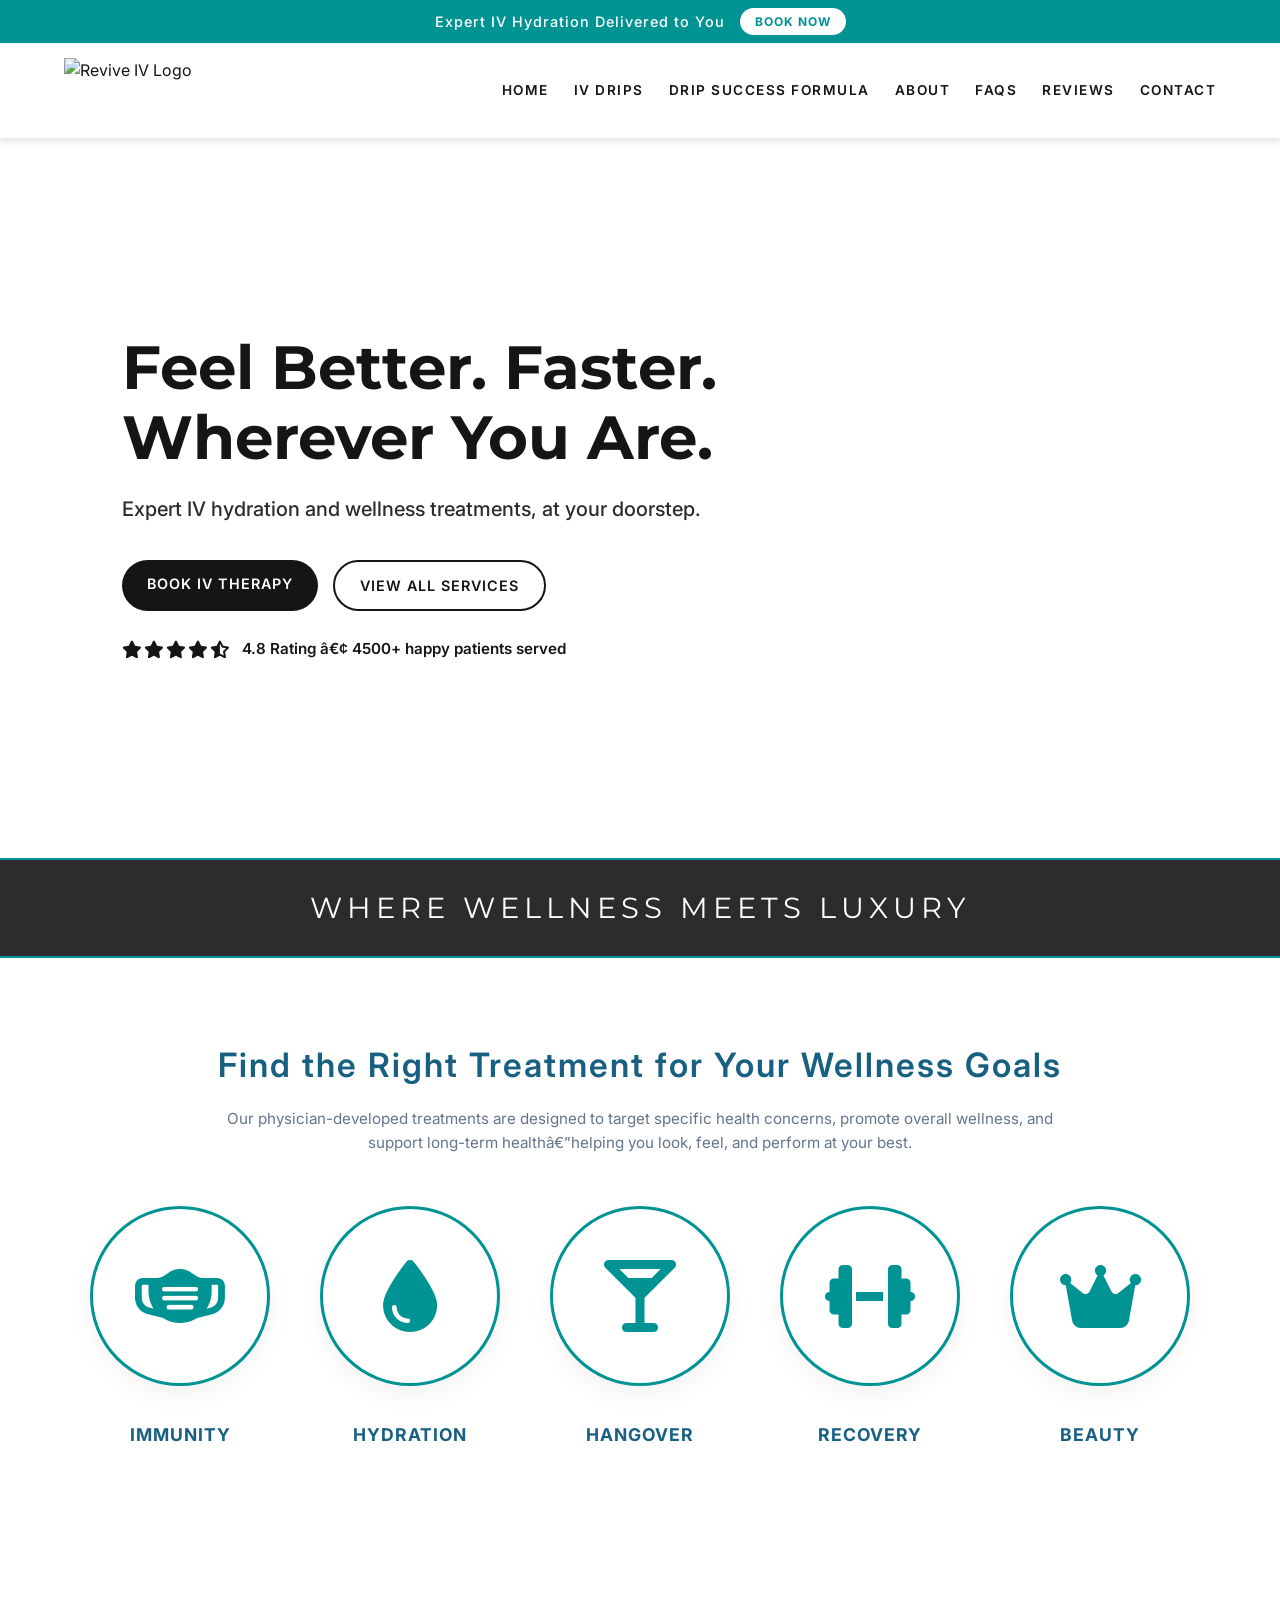
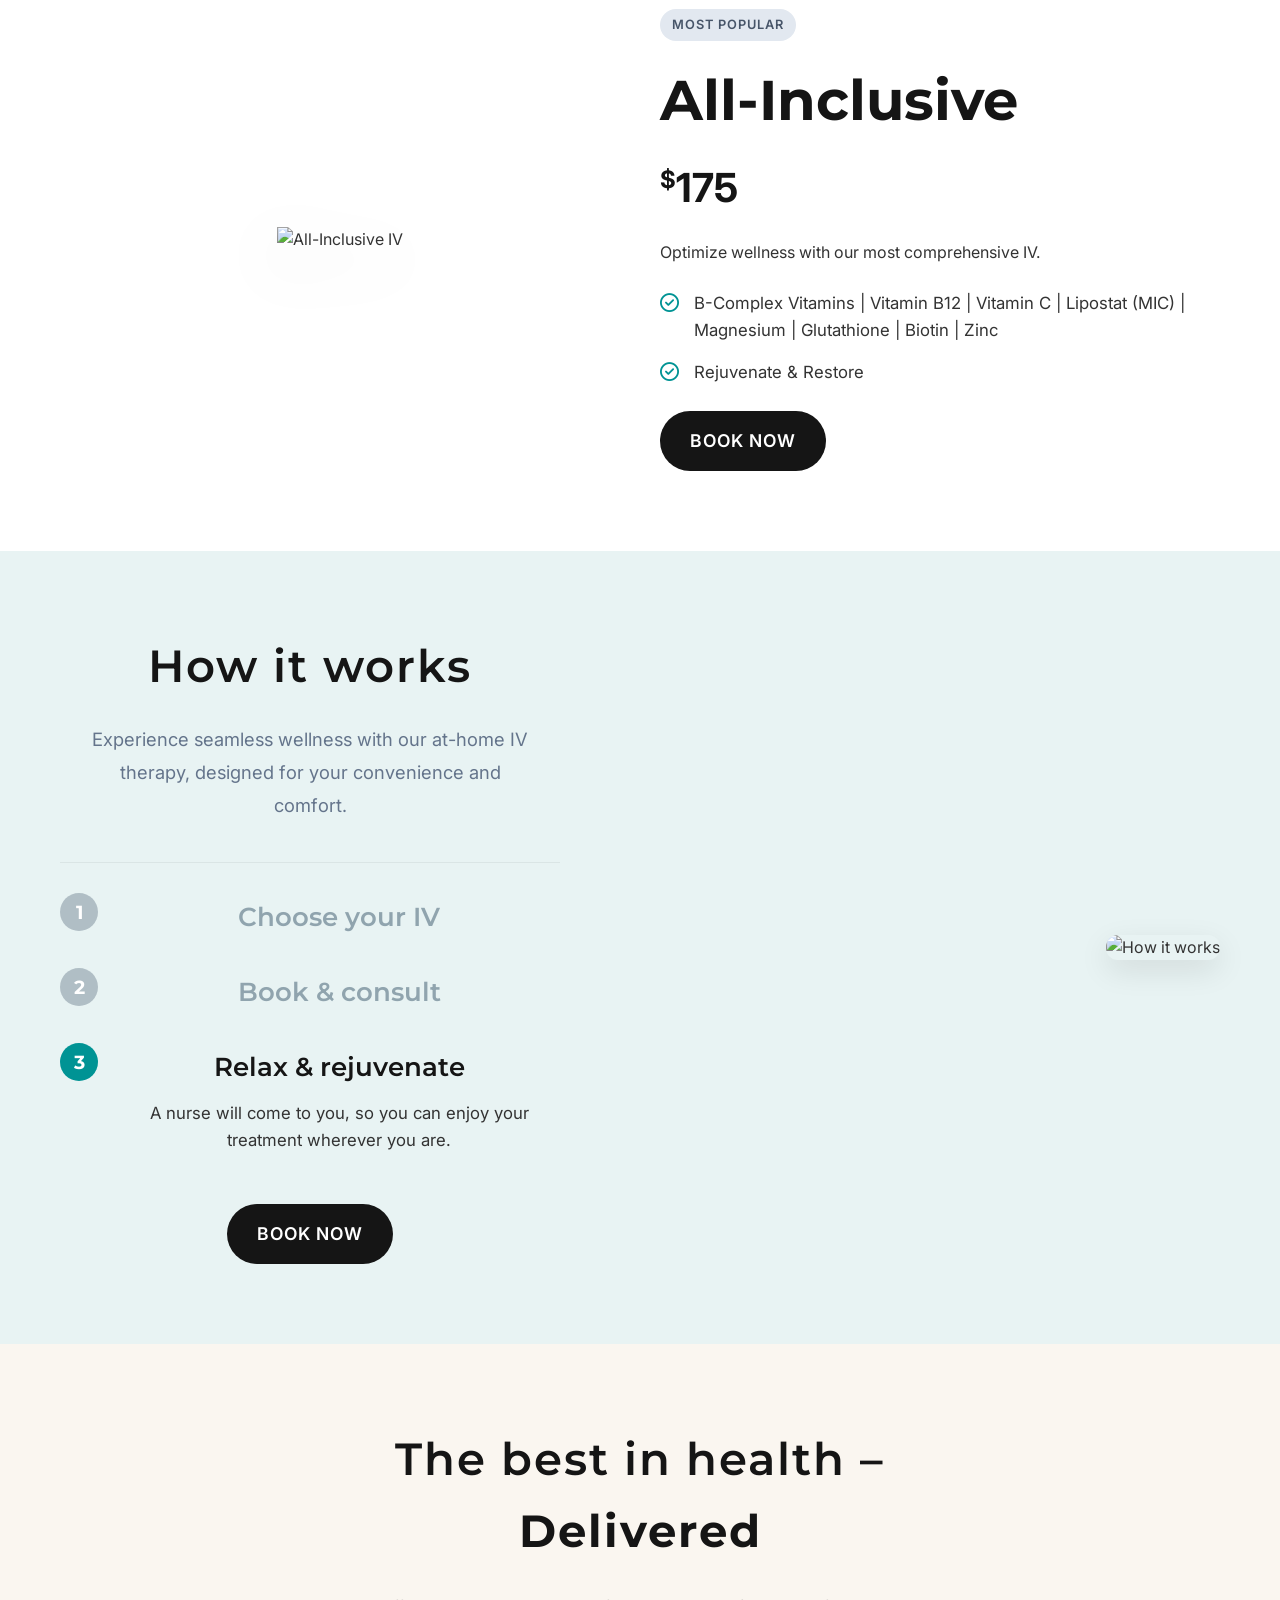
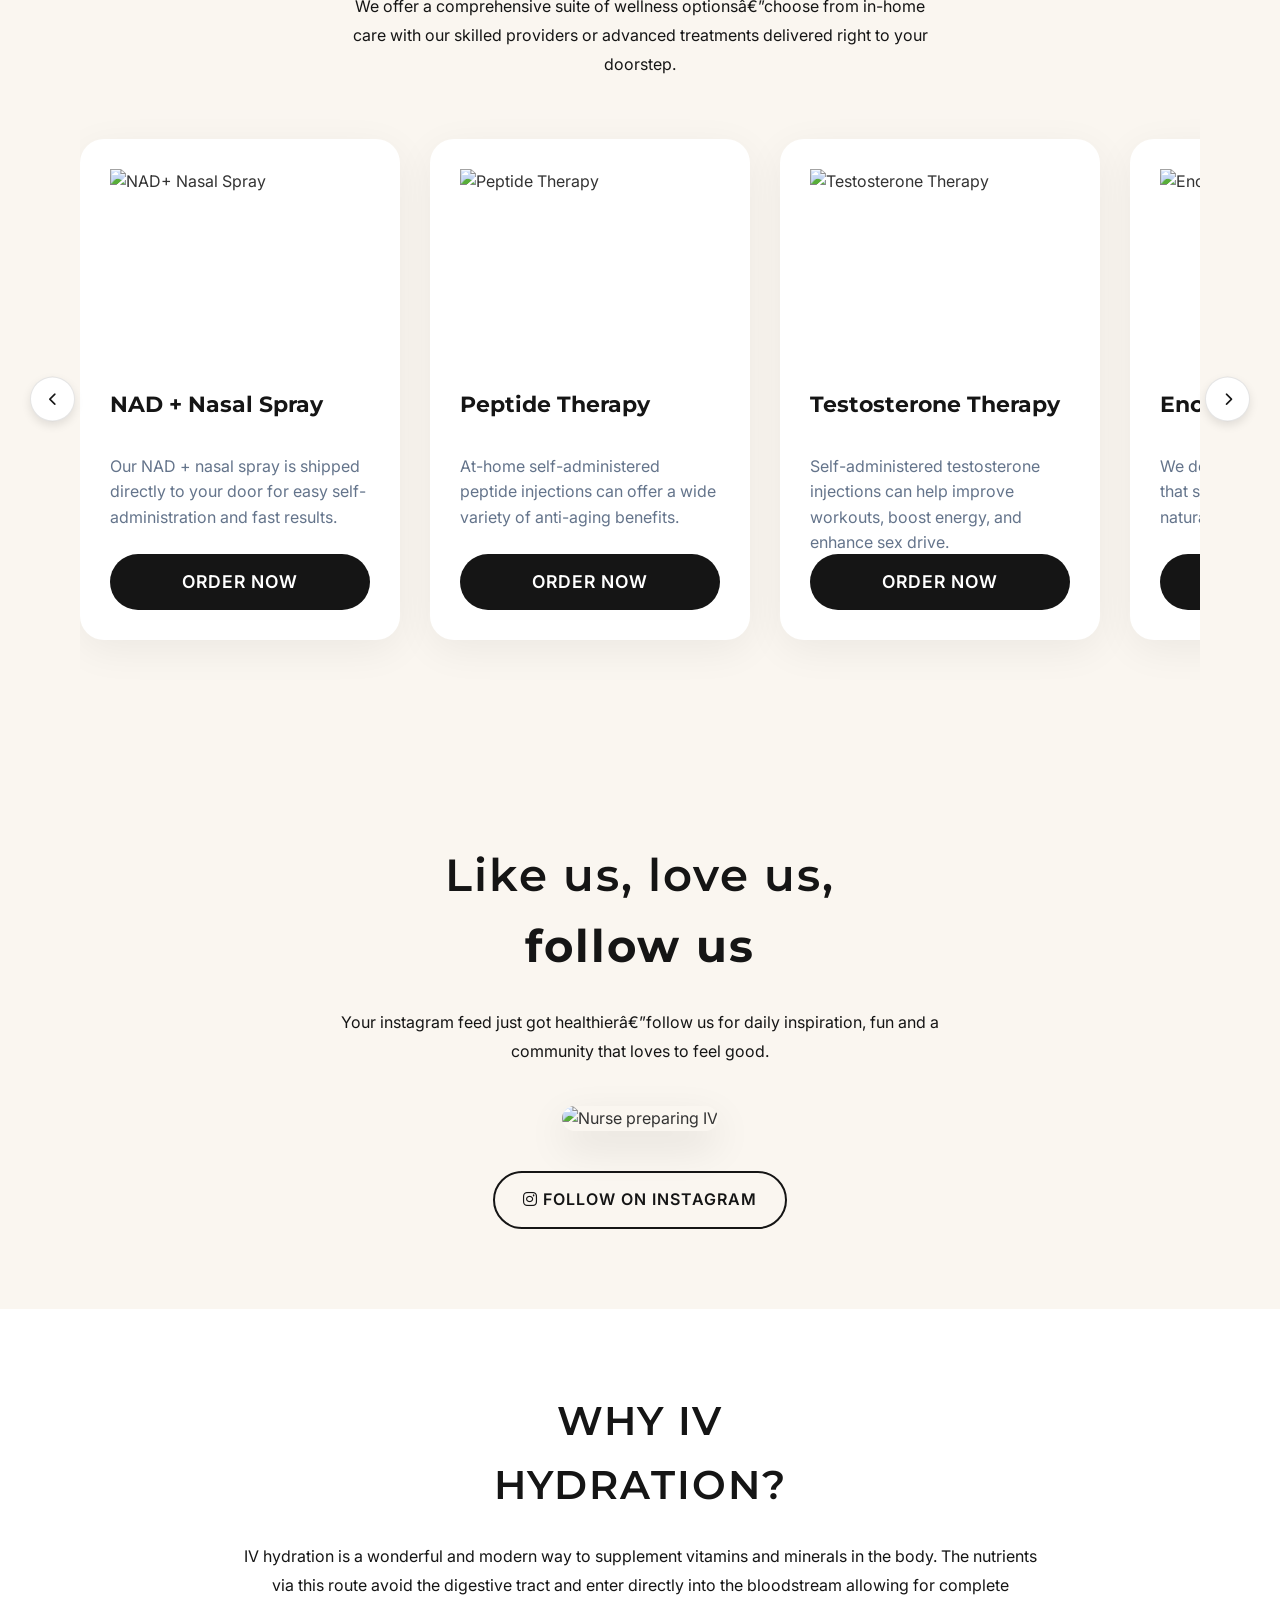
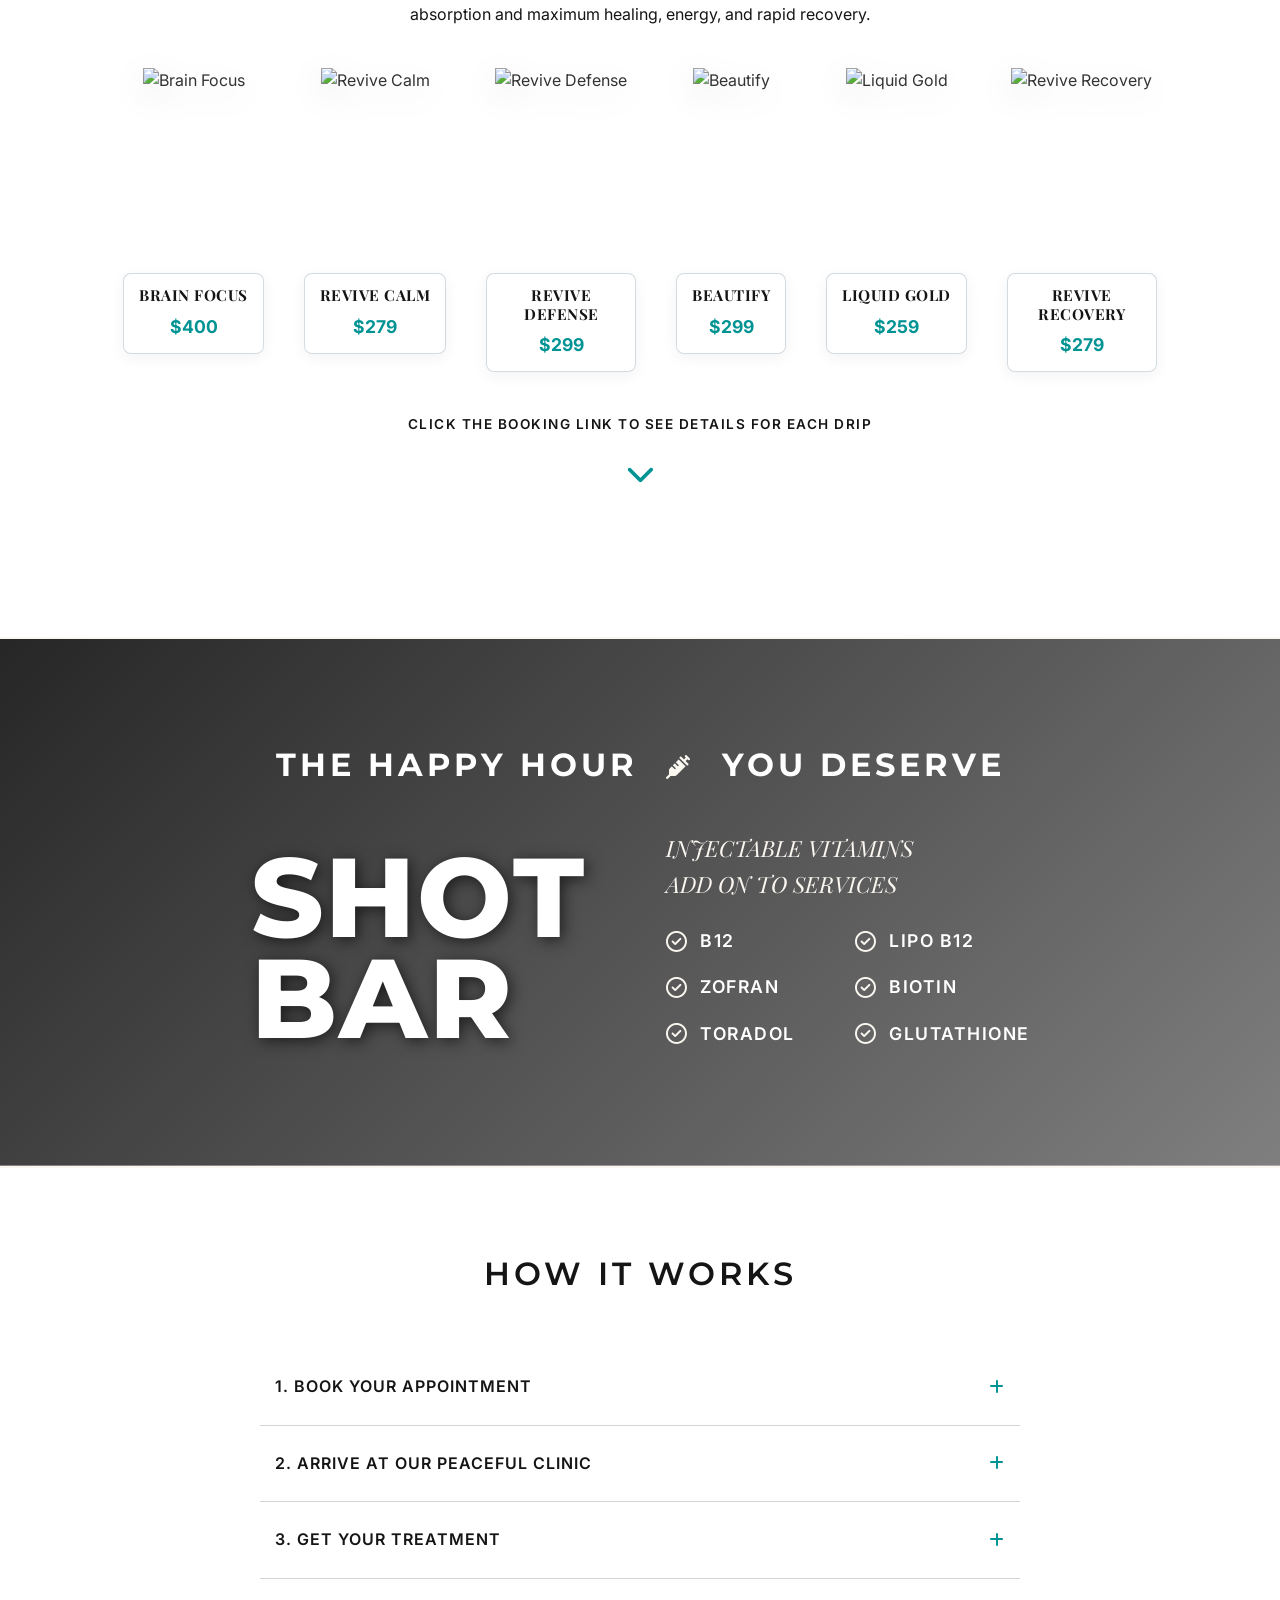
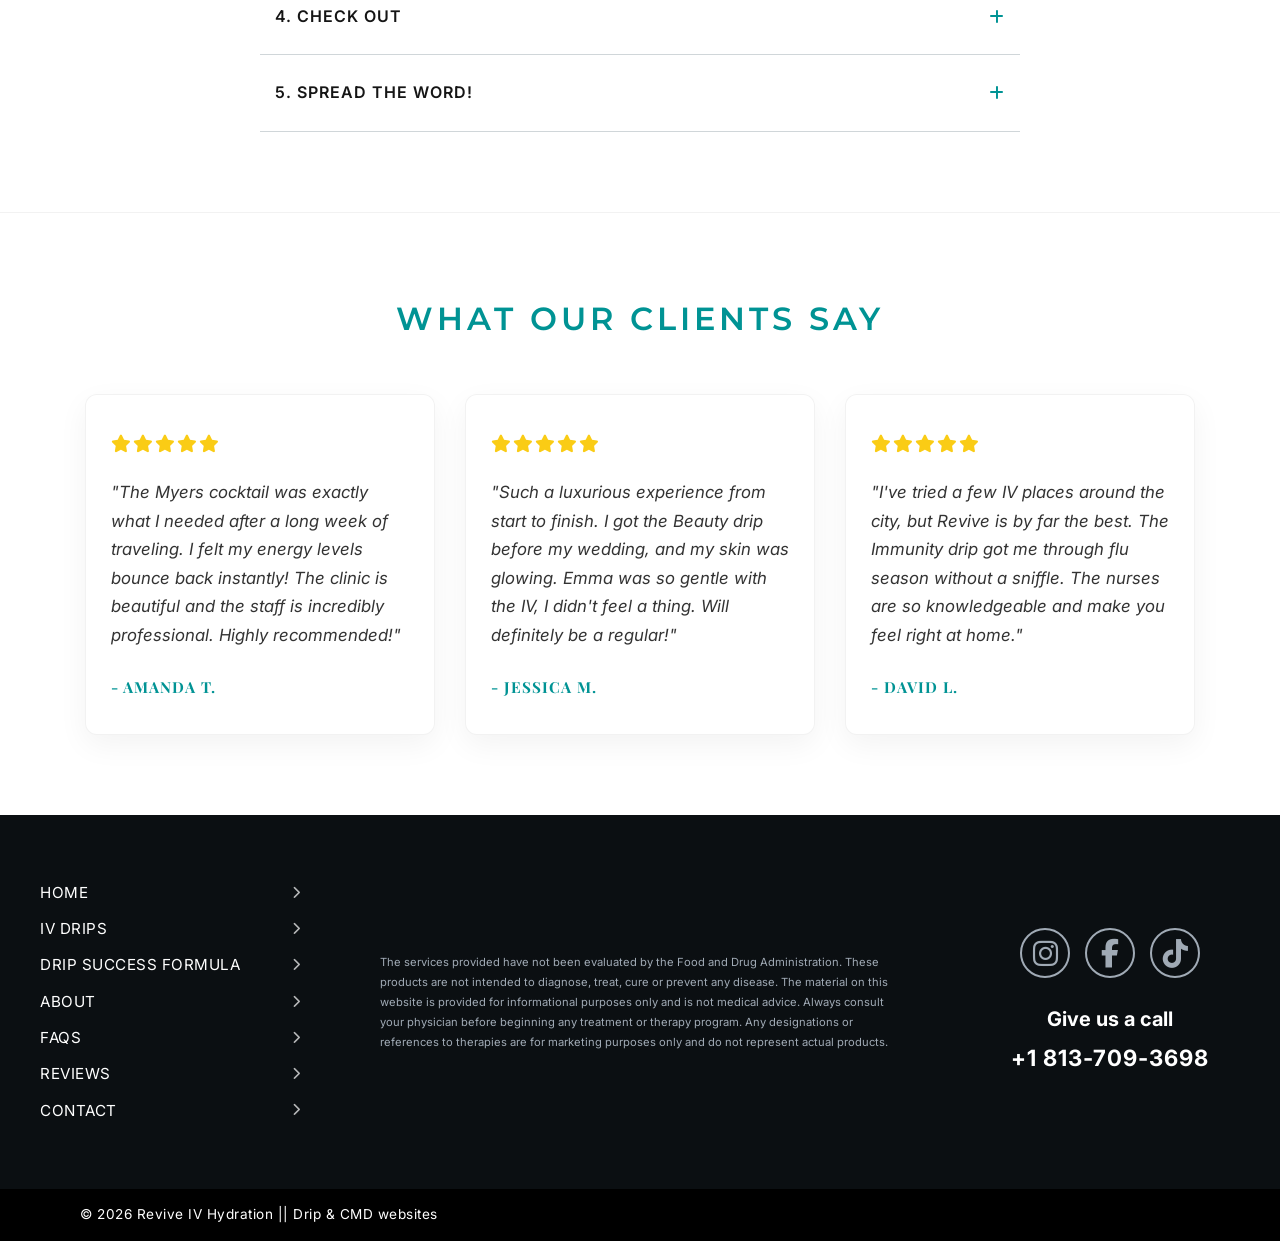
==== commit 091feadf: "Remove MEET OUR TEAM section from home page" ====
--- a/index.html
+++ b/index.html
@@ -56,7 +56,7 @@
                 <div class="ch-stars">
                     <i class="fa-solid fa-star"></i><i class="fa-solid fa-star"></i><i class="fa-solid fa-star"></i><i class="fa-solid fa-star"></i><i class="fa-solid fa-star-half-stroke"></i>
                 </div>
-                <span class="ch-rating-text">4.8 Rating • 4500+ happy patients served</span>
+                <span class="ch-rating-text">4.8 Rating â€¢ 4500+ happy patients served</span>
             </div>
         </div>
     </section>
@@ -70,7 +70,7 @@
     <section class="treatment-goals section-padding bg-white" data-aos="fade-up">
         <div class="container text-center" style="max-width: 1200px;">
             <h2 class="section-title diff-title" style="margin-bottom: 15px; font-family: 'Inter', sans-serif; font-size: 2.1rem; color: #186082; font-weight: 600;">Find the Right Treatment for Your Wellness Goals</h2>
-            <p class="section-desc" style="max-width: 850px; margin: 0 auto; margin-bottom: 45px; font-family: 'Inter', sans-serif; color: #64748b; font-size: 0.95rem; line-height: 1.6;">Our physician-developed treatments are designed to target specific health concerns, promote overall wellness, and support long-term health—helping you look, feel, and perform at your best.</p>
+            <p class="section-desc" style="max-width: 850px; margin: 0 auto; margin-bottom: 45px; font-family: 'Inter', sans-serif; color: #64748b; font-size: 0.95rem; line-height: 1.6;">Our physician-developed treatments are designed to target specific health concerns, promote overall wellness, and support long-term healthâ€”helping you look, feel, and perform at your best.</p>
             
             <div class="services-grid" style="display: flex; flex-wrap: wrap; justify-content: center; gap: 50px; margin-top: 50px;">
                  <a href="book.html" class="service-icon" style="text-decoration: none; color: inherit; display: flex; flex-direction: column; align-items: center; gap: 15px;">
@@ -161,7 +161,7 @@
     <section class="health-delivered section-padding" style="background-color: var(--accent-light);" data-aos="fade-up">
         <div class="container text-center" style="max-width: 1400px;">
             <h2 class="section-title" style="font-size: 2.8rem;">The best in health &ndash; <br><strong style="color: var(--primary);">Delivered</strong></h2>
-            <p class="section-desc" style="max-width: 600px; margin: 0 auto; margin-bottom: 40px;">We offer a comprehensive suite of wellness options—choose from in-home care with our skilled providers or advanced treatments delivered right to your doorstep.</p>
+            <p class="section-desc" style="max-width: 600px; margin: 0 auto; margin-bottom: 40px;">We offer a comprehensive suite of wellness optionsâ€”choose from in-home care with our skilled providers or advanced treatments delivered right to your doorstep.</p>
             
             <div class="carousel-wrapper">
                 <button aria-label="Scroll left" class="carousel-btn left" onclick="document.getElementById('healthCarousel').scrollBy({left: -380, behavior: 'smooth'})"><i class="fa-solid fa-chevron-left"></i></button>
@@ -221,7 +221,7 @@
     <section class="instagram-section section-padding" style="background-color: var(--accent-light);" data-aos="fade-up">
         <div class="container text-center">
             <h2 class="section-title" style="font-size: 2.8rem;">Like us, love us,<br><strong style="color: var(--primary);">follow us</strong></h2>
-            <p class="section-desc" style="max-width: 600px;">Your instagram feed just got healthier—follow us for daily inspiration, fun and a community that loves to feel good.</p>
+            <p class="section-desc" style="max-width: 600px;">Your instagram feed just got healthierâ€”follow us for daily inspiration, fun and a community that loves to feel good.</p>
             
             <div class="insta-image mt-4">
                 <img src="https://images.unsplash.com/photo-1579684385127-1ef15d508118?ixlib=rb-4.0.3&auto=format&fit=crop&w=800&q=80" alt="Nurse preparing IV">
@@ -373,36 +373,6 @@
 
 
 
-    <!-- Our Team -->
-    <section class="our-team-section section-padding bg-white">
-        <h2 class="section-title small-title playfair mb-large">MEET OUR TEAM</h2>
-        <div class="team-cards-container">
-            <!-- Nurse 1 -->
-            <div class="team-card">
-                <img src="assets/images/nurse_caucasian_1.png" alt="Emma Smith">
-                <div class="team-card-info">
-                    <h3>EMMA<br>SMITH</h3>
-                    <p>BSN, RN</p>
-                </div>
-            </div>
-            <!-- Nurse 2 -->
-            <div class="team-card">
-                <img src="assets/images/nurse_indian.png" alt="Priya Sharma">
-                <div class="team-card-info">
-                    <h3>PRIYA<br>SHARMA</h3>
-                    <p>BSN, RN</p>
-                </div>
-            </div>
-            <!-- Nurse 3 -->
-            <div class="team-card">
-                <img src="assets/images/nurse_caucasian_2.png" alt="Sarah Johnson">
-                <div class="team-card-info">
-                    <h3>SARAH<br>JOHNSON</h3>
-                    <p>BSN, RN</p>
-                </div>
-            </div>
-        </div>
-    </section>
 
     <!-- Customer Reviews -->
     <section id="reviews" class="reviews-section section-padding">
@@ -436,28 +406,41 @@
     </section>
 
 
-    <!-- Footer -->
-    <footer class="footer">
-        <div class="footer-logo">
-            <i class="fa-solid fa-droplet"></i>
-            <span>REVIVE IV HYDRATION</span>
-        </div>
-        <p class="footer-text">Welcome to Revive IV Hydration, we look forward to making your experience with us nothing but top tier excellence.</p>
-        <p class="footer-phone"><a href="tel:+18137093698">+1 813-709-3698</a><br><a href="mailto:info@reviveivdrip.io">info@reviveivdrip.io</a><br>Canada, Toronto</p>
-        
-        <a href="book.html" class="btn-book-footer">BOOK NOW!</a>
-        
-        <p class="footer-disclaimer">Privacy Policy • Terms & Conditions • Refund Policy</p>
-        <p class="footer-disclaimer mini">These statements have not been evaluated by the Food and Drug Administration. These products are not intended to diagnose, treat, cure, or prevent any diseases.</p>
-        
-        <div class="social-icons">
-            <a href="https://www.instagram.com/revivesanctuary?igsh=MzU3Y2sycTd3cnk0" target="_blank"><i class="fa-brands fa-instagram"></i></a>
-            <a href="#"><i class="fa-brands fa-facebook-f"></i></a>
-            <a href="#"><i class="fa-brands fa-twitter"></i></a>
-        </div>
-        
-        <p class="copyright">Copyright © 2024 Revive IV Hydration | All Rights Reserved.</p>
+        <!-- Footer -->
+    <footer class="footer new-footer">
+        <div class="footer-container">
+            <div class="footer-links">
+                <ul>
+                    <li><a href="index.html">HOME</a><i class="fa-solid fa-chevron-right"></i></li>
+                    <li><a href="iv-drips.html">IV DRIPS</a><i class="fa-solid fa-chevron-right"></i></li>
+                    <li><a href="iv-drips.html">DRIP SUCCESS FORMULA</a><i class="fa-solid fa-chevron-right"></i></li>
+                    <li><a href="about.html">ABOUT</a><i class="fa-solid fa-chevron-right"></i></li>
+                    <li><a href="faqs.html">FAQS</a><i class="fa-solid fa-chevron-right"></i></li>
+                    <li><a href="index.html#reviews">REVIEWS</a><i class="fa-solid fa-chevron-right"></i></li>
+                    <li><a href="contact.html">CONTACT</a><i class="fa-solid fa-chevron-right"></i></li>
+                </ul>
+            </div>
+            <div class="footer-disclaimer-text">
+                <p>The services provided have not been evaluated by the Food and Drug Administration. These products are not intended to diagnose, treat, cure or prevent any disease. The material on this website is provided for informational purposes only and is not medical advice. Always consult your physician before beginning any treatment or therapy program. Any designations or references to therapies are for marketing purposes only and do not represent actual products.</p>
+            </div>
+            <div class="footer-contact">
+                <div class="social-icons">
+                    <a href="https://www.instagram.com/revivesanctuary?igsh=MzU3Y2sycTd3cnk0" target="_blank"><i class="fa-brands fa-instagram"></i></a>
+                    <a href="#"><i class="fa-brands fa-facebook-f"></i></a>
+                    <a href="#"><i class="fa-brands fa-tiktok"></i></a>
+                </div>
+                <div class="contact-info">
+                    <p class="call-text">Give us a call</p>
+                    <p class="call-number">+1 813-709-3698</p>
+                </div>
+            </div>
+        </div>
     </footer>
+    <div class="footer-bottom-bar">
+        <div class="footer-bottom-container">
+            <p>&copy; 2026 Revive IV Hydration || Drip & CMD websites</p>
+        </div>
+    </div>
     <script>
         // Hamburger Menu Toggle
         const hamburger = document.querySelector('.hamburger');
@@ -549,3 +532,5 @@
     </script>
 </body>
 </html>
+
+
--- a/styles.css
+++ b/styles.css
@@ -56,6 +56,13 @@
     top: 0;
     z-index: 100;
     box-shadow: 0 4px 6px rgba(0, 0, 0, 0.1);
+}
+
+.hamburger {
+    display: none;
+    font-size: 1.8rem;
+    color: var(--primary);
+    cursor: pointer;
 }
 
 .logo {
@@ -1352,19 +1359,38 @@
 }
 
 @media (max-width: 768px) {
+    .hamburger {
+        display: block;
+        margin-right: 15px;
+    }
     .nav-links {
-        display: flex;
-        flex-wrap: wrap;
+        display: none; /* hidden by default */
+        flex-direction: column;
         justify-content: center;
-        gap: 15px;
-        font-size: 0.8rem;
-        padding-top: 10px;
+        gap: 20px;
+        font-size: 1rem;
+        padding: 20px 0;
         width: 100%;
         line-height: 1.8;
+        position: absolute;
+        top: 100%;
+        left: 0;
+        background-color: var(--white);
+        box-shadow: 0 10px 15px rgba(0,0,0,0.1);
+        z-index: 99;
+    }
+    .nav-links.active {
+        display: flex;
     }
     .navbar {
-        flex-direction: column;
+        flex-direction: row;
+        justify-content: space-between;
         padding: 15px;
+        position: sticky;
+    }
+    .logo-img {
+        height: 50px;
+        margin-bottom: 0;
     }
     .seamless-grid {
         flex-direction: column;
@@ -1404,9 +1430,11 @@
     .goals-grid {
         grid-template-columns: repeat(2, 1fr);
     }
-    .logo-img {
-        height: 50px;
-        margin-bottom: 10px;
+    .hero {
+        height: 50vw; /* Keeps it horizontal on mobile */
+        min-height: 220px;
+        background-size: cover;
+        background-position: center;
     }
     .hero-title {
         font-size: 3.2rem;
@@ -1479,3 +1507,266 @@
         height: 150px;
     }
 }
+
+/* Custom Hero Layout */
+.custom-hero {
+    justify-content: flex-start !important;
+    text-align: left !important;
+}
+.ch-layout {
+    max-width: 650px;
+    margin-left: 8%;
+    padding: 40px 20px;
+    color: var(--primary);
+}
+.ch-title {
+    font-size: 3.8rem;
+    font-weight: 700;
+    line-height: 1.15;
+    margin-bottom: 20px;
+    font-family: 'Montserrat', sans-serif;
+}
+.ch-desc {
+    font-size: 1.25rem;
+    font-weight: 500;
+    line-height: 1.6;
+    margin-bottom: 35px;
+    font-family: 'Inter', sans-serif;
+    color: var(--primary-light);
+}
+.ch-btn-group {
+    display: flex;
+    gap: 15px;
+    margin-bottom: 25px;
+    flex-wrap: wrap;
+}
+.ch-btn {
+    border-radius: 30px;
+    padding: 12px 25px;
+    font-size: 0.9rem;
+    letter-spacing: 1px;
+    font-weight: 600;
+    text-transform: uppercase;
+    text-decoration: none;
+    display: inline-block;
+}
+.ch-btn-outline {
+    background-color: transparent;
+    color: var(--primary);
+    border: 2px solid var(--primary);
+}
+.ch-rating-group {
+    display: flex;
+    align-items: center;
+    gap: 10px;
+    font-family: 'Inter', sans-serif;
+    font-size: 0.95rem;
+    font-weight: 600;
+    color: var(--primary);
+}
+.ch-stars {
+    color: var(--primary);
+    font-size: 1.1rem;
+    letter-spacing: 2px;
+}
+
+@media (max-width: 768px) {
+    .custom-hero {
+        height: 50vw !important;
+        min-height: unset !important;
+        background-size: cover;
+    }
+    .ch-layout {
+        max-width: 60vw; 
+        margin-left: 5vw;
+        padding: 4vw 0;
+    }
+    .ch-title {
+        font-size: 4.8vw;
+        margin-bottom: 2vw;
+    }
+    .ch-desc {
+        font-size: 1.8vw;
+        margin-bottom: 3vw;
+        line-height: 1.4;
+    }
+    .ch-btn-group {
+        gap: 1.5vw;
+        margin-bottom: 2.5vw;
+        flex-wrap: nowrap;
+    }
+    .ch-btn {
+        padding: 1vw 2.5vw;
+        font-size: 1.3vw;
+        border-radius: 4vw;
+        border-width: 1px;
+    }
+    .ch-rating-group {
+        gap: 1.5vw;
+        font-size: 1.4vw;
+    }
+    .ch-stars {
+        font-size: 1.6vw;
+        letter-spacing: 0;
+    }
+}
+
+/* New Footer */
+.new-footer {
+    background-color: #0b0f12;
+    color: #ffffff;
+    padding: 60px 40px;
+    font-family: 'Inter', sans-serif;
+    text-align: left;
+}
+
+.new-footer .footer-container {
+    max-width: 1200px;
+    margin: 0 auto;
+    display: flex;
+    justify-content: space-between;
+    gap: 40px;
+    flex-wrap: wrap;
+    align-items: center;
+}
+
+.new-footer .footer-links {
+    flex: 1;
+    min-width: 200px;
+}
+
+.new-footer .footer-links ul {
+    list-style: none;
+    padding: 0;
+    margin: 0;
+}
+
+.new-footer .footer-links li {
+    display: flex;
+    justify-content: space-between;
+    align-items: center;
+    border-bottom: none;
+    padding: 6px 0;
+}
+
+.new-footer .footer-links a {
+    color: #ffffff;
+    text-transform: capitalize;
+    font-size: 0.95rem;
+    font-weight: 400;
+    letter-spacing: 0.5px;
+    transition: color 0.3s;
+}
+
+.new-footer .footer-links a:hover {
+    color: var(--accent);
+}
+
+.new-footer .footer-links i {
+    font-size: 0.8rem;
+    color: #ffffff;
+    opacity: 0.7;
+}
+
+.new-footer .footer-disclaimer-text {
+    flex: 2;
+    min-width: 300px;
+    font-size: 0.7rem;
+    line-height: 1.8;
+    color: #a0aab5;
+    padding: 0 40px;
+    text-align: left;
+}
+
+.new-footer .footer-contact {
+    flex: 1;
+    min-width: 250px;
+    display: flex;
+    flex-direction: column;
+    align-items: center;
+}
+
+.new-footer .footer-contact .social-icons {
+    display: flex;
+    gap: 15px;
+    margin-bottom: 25px;
+}
+
+.new-footer .footer-contact .social-icons a {
+    display: flex;
+    justify-content: center;
+    align-items: center;
+    width: 50px;
+    height: 50px;
+    border-radius: 50%;
+    border: 2px solid #a0aab5;
+    background-color: transparent;
+    color: #a0aab5;
+    font-size: 1.8rem;
+    transition: all 0.3s;
+}
+
+.new-footer .footer-contact .social-icons a:hover {
+    border-color: #ffffff;
+    color: #ffffff;
+}
+
+.new-footer .contact-info {
+    text-align: center;
+}
+
+.new-footer .call-text {
+    font-size: 1.25rem;
+    font-weight: 700;
+    margin-bottom: 5px;
+    color: #ffffff;
+}
+
+.new-footer .call-number {
+    font-size: 1.4rem;
+    font-weight: 700;
+    color: #ffffff;
+    letter-spacing: 1px;
+    white-space: nowrap;
+}
+
+@media (max-width: 768px) {
+    .new-footer .footer-container {
+        flex-direction: column;
+        align-items: flex-start;
+        text-align: left;
+    }
+    .new-footer .footer-disclaimer-text {
+        padding: 20px 0;
+    }
+    .new-footer .footer-links {
+        width: 100%;
+    }
+    .new-footer .footer-contact {
+        align-items: flex-start;
+    }
+    .new-footer .contact-info {
+        text-align: left;
+    }
+}
+
+/* Footer Bottom Bar */
+.footer-bottom-bar {
+    background-color: #000000;
+}
+.footer-bottom-container {
+    max-width: 1200px;
+    margin: 0 auto;
+    padding: 15px 40px;
+    text-align: left;
+    color: #ffffff;
+    font-size: 0.85rem;
+    font-family: 'Inter', sans-serif;
+    letter-spacing: 0.5px;
+}
+@media (max-width: 768px) {
+    .footer-bottom-container {
+        text-align: center;
+        padding: 15px 20px;
+    }
+}
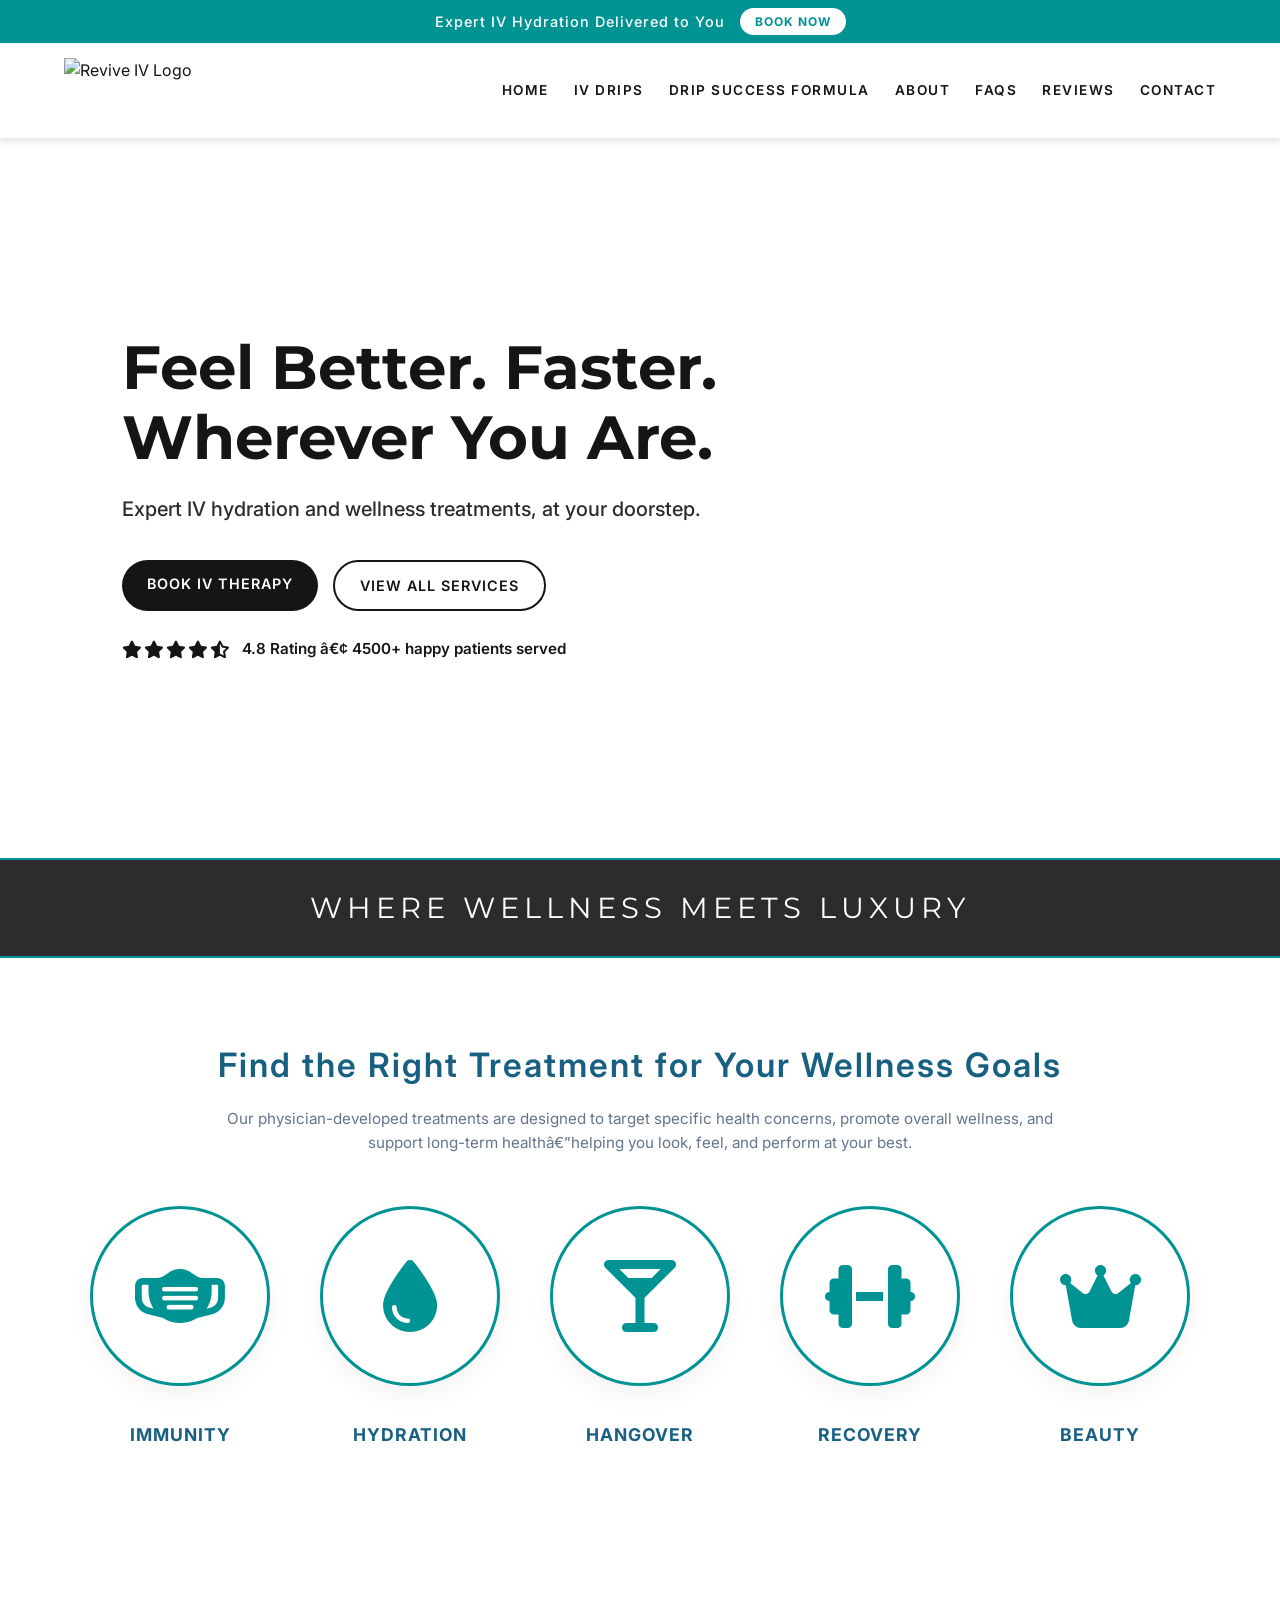
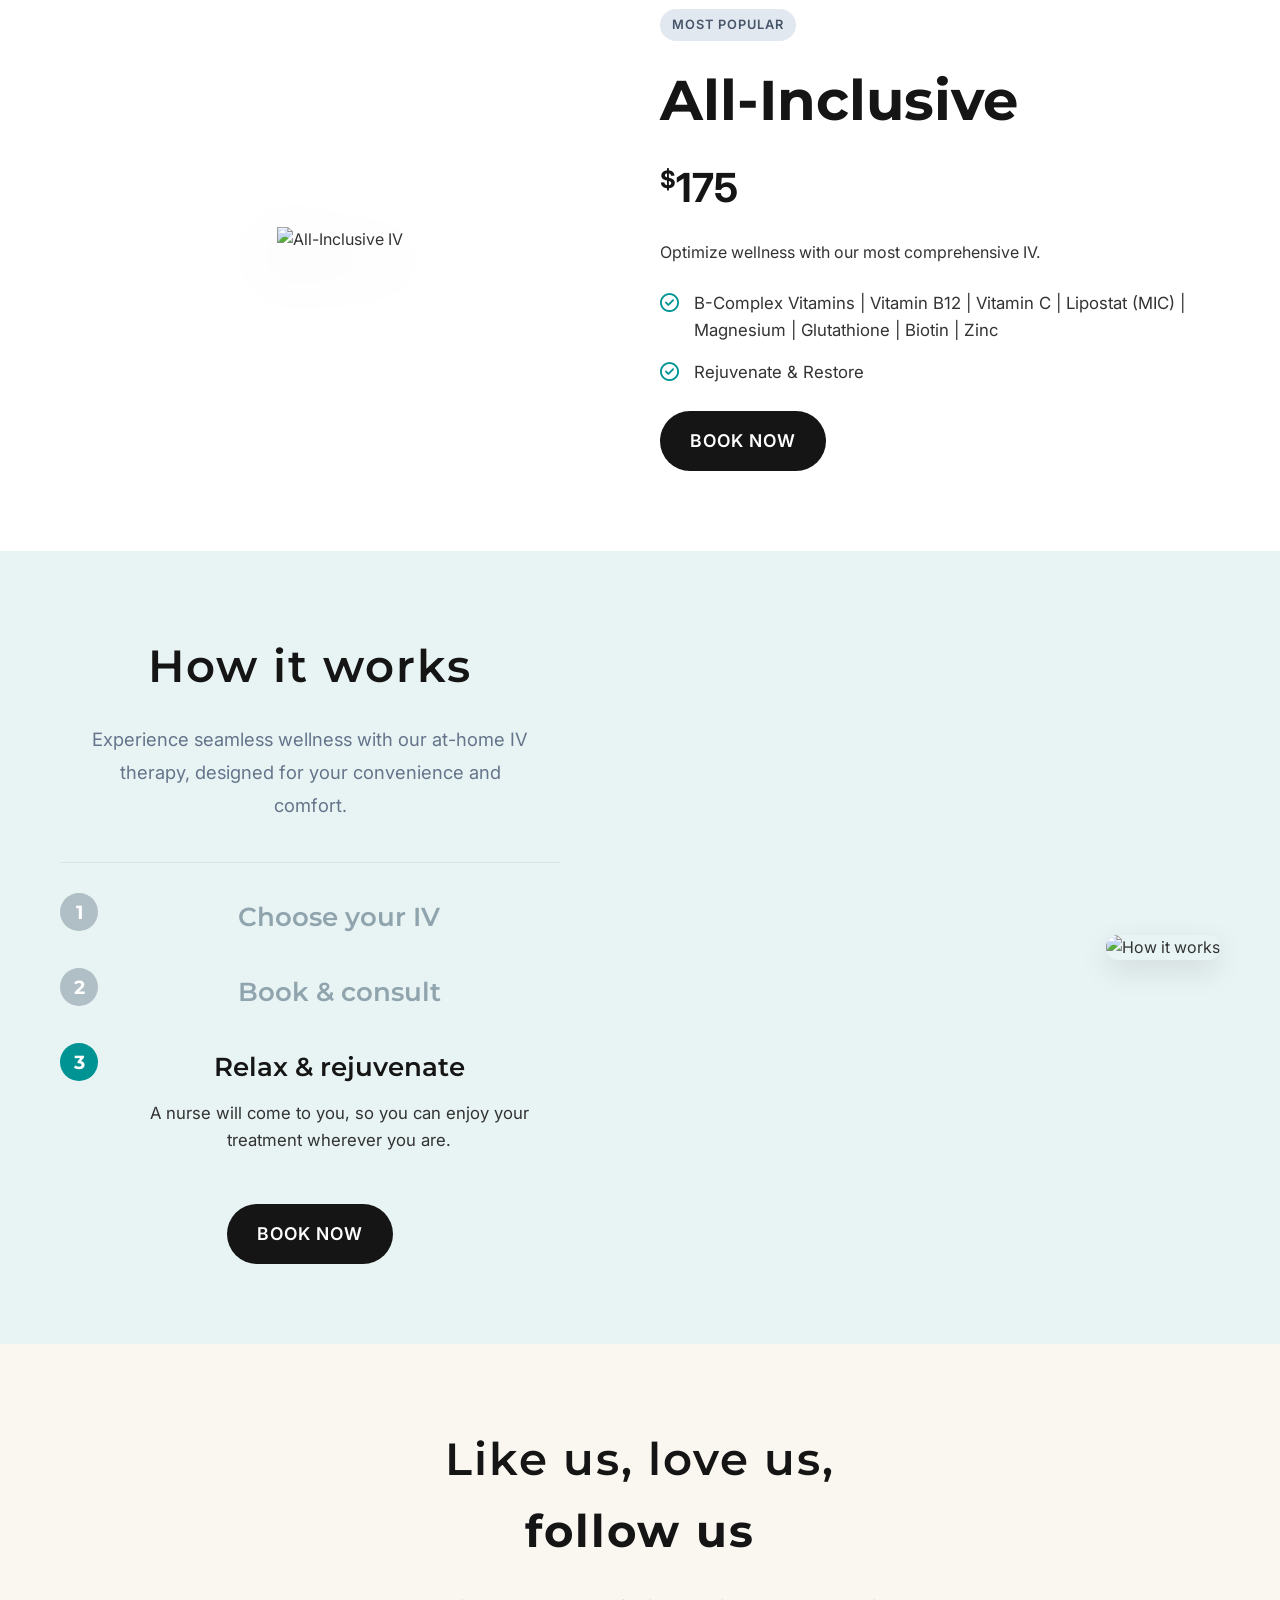
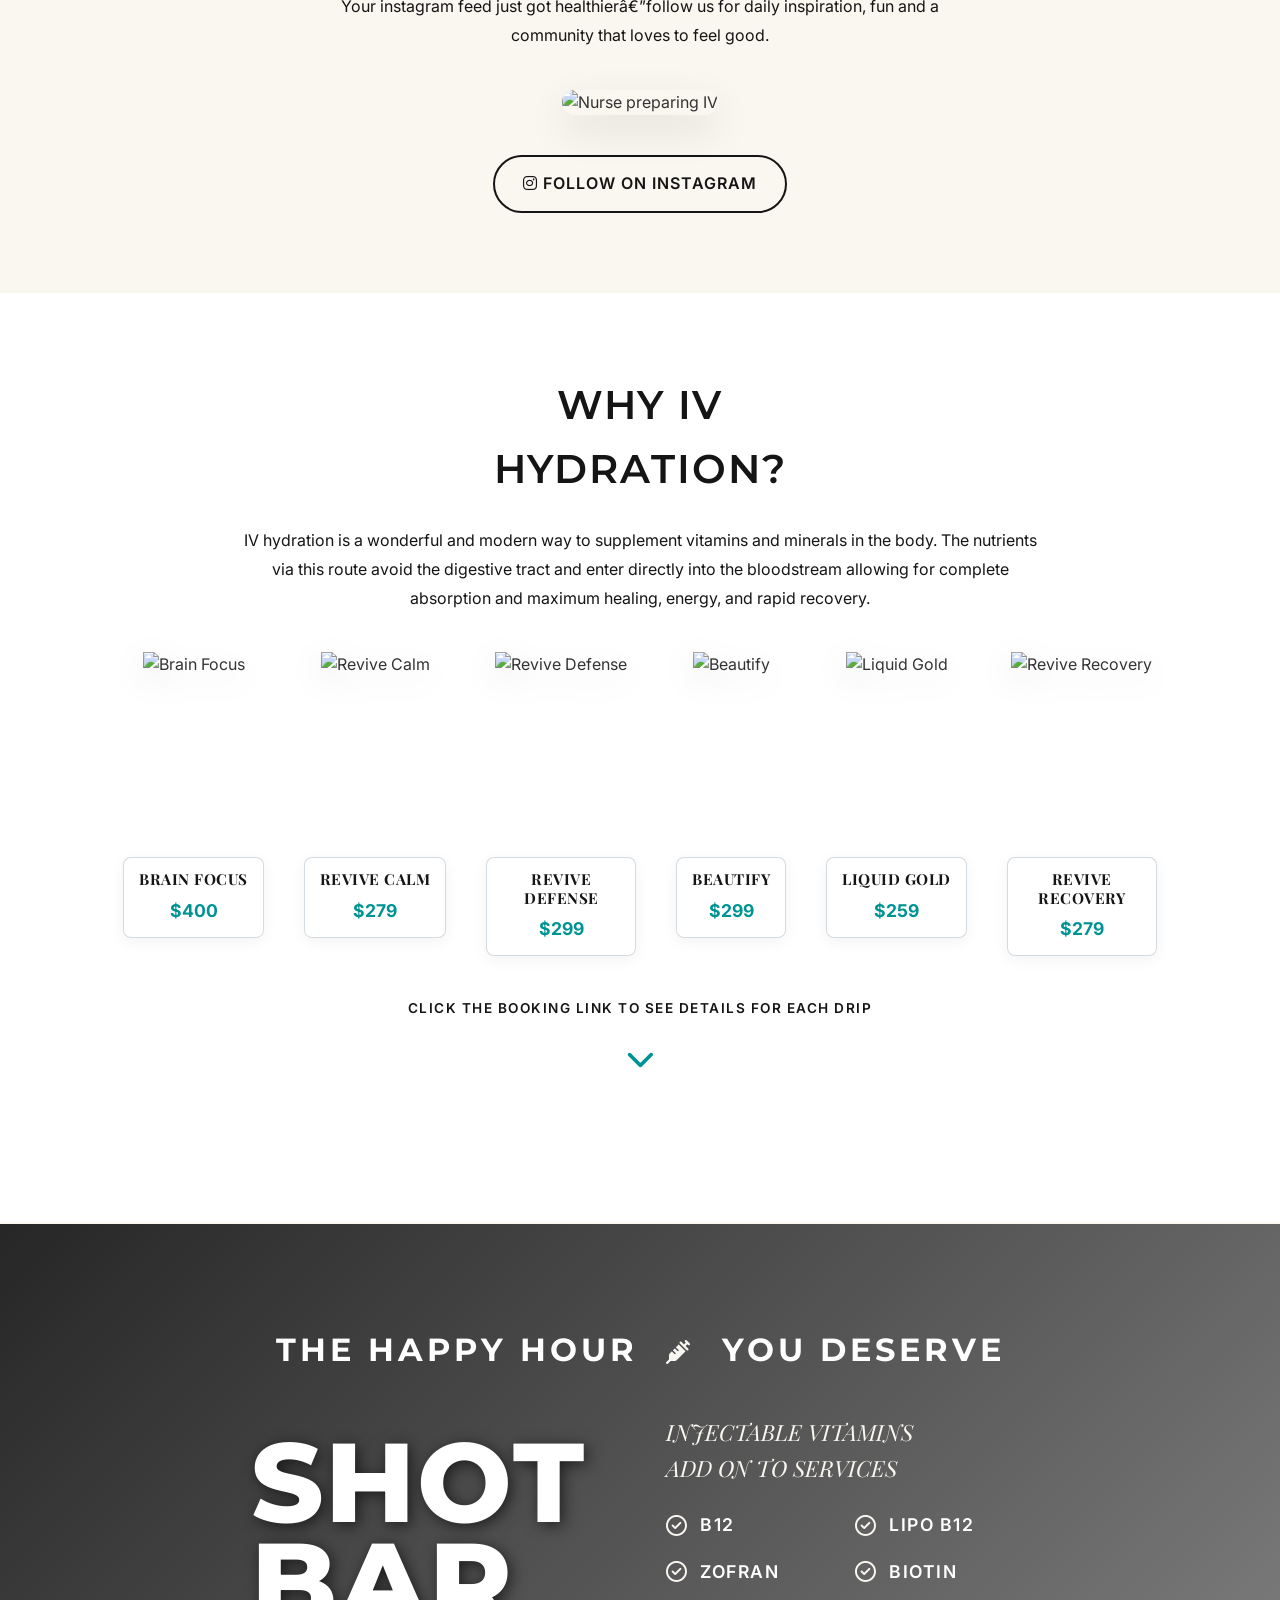
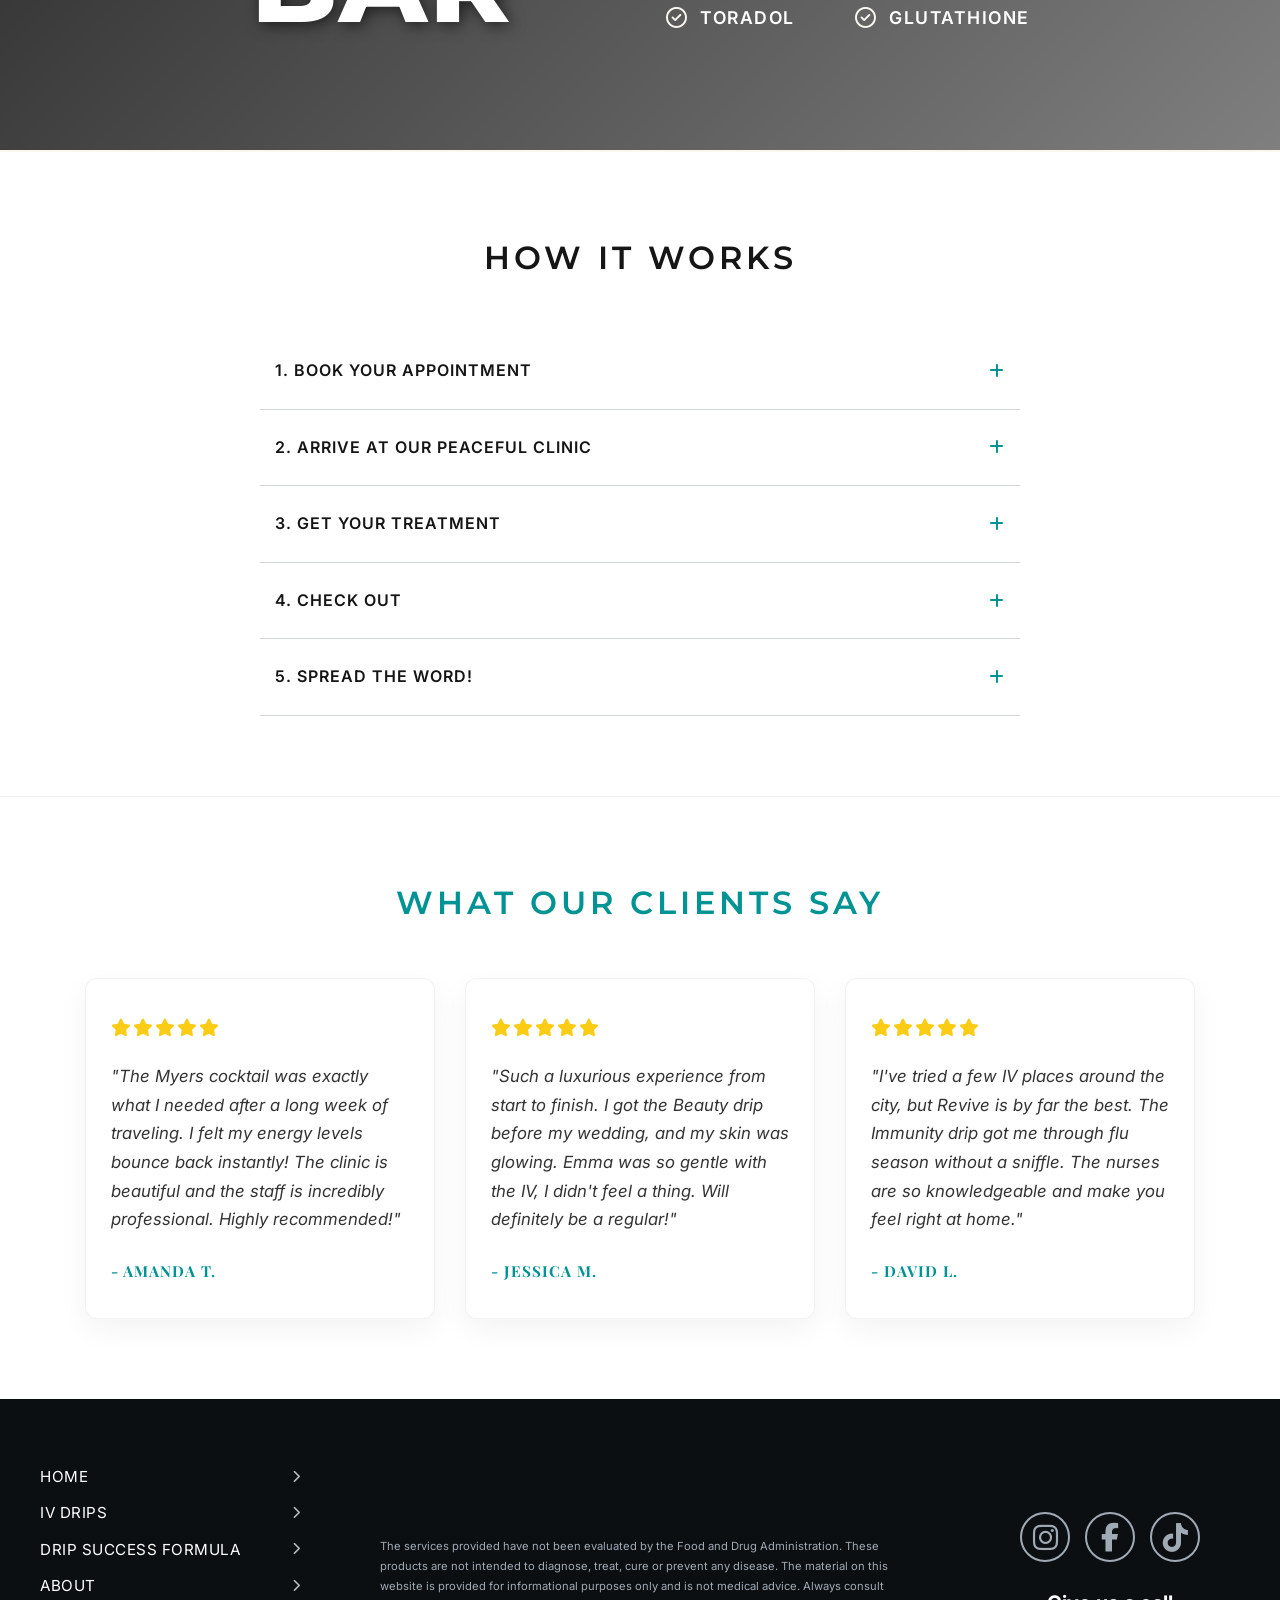
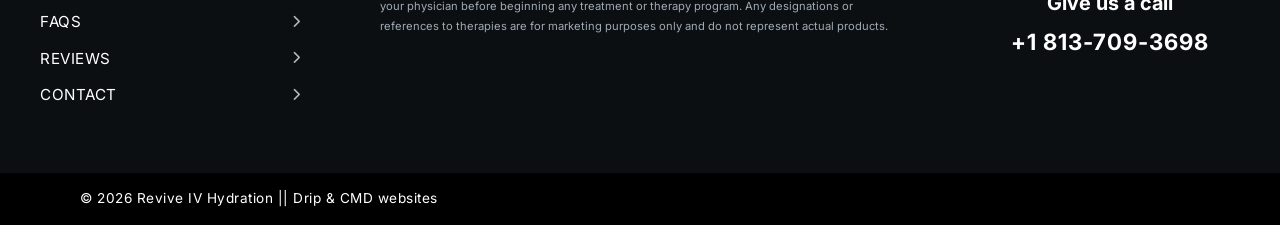
==== commit 560efa3a: "Remove Health Delivered section from home page" ====
--- a/index.html
+++ b/index.html
@@ -157,64 +157,7 @@
     </section>
 
 
-    <!-- Health Delivered Section -->
-    <section class="health-delivered section-padding" style="background-color: var(--accent-light);" data-aos="fade-up">
-        <div class="container text-center" style="max-width: 1400px;">
-            <h2 class="section-title" style="font-size: 2.8rem;">The best in health &ndash; <br><strong style="color: var(--primary);">Delivered</strong></h2>
-            <p class="section-desc" style="max-width: 600px; margin: 0 auto; margin-bottom: 40px;">We offer a comprehensive suite of wellness optionsâ€”choose from in-home care with our skilled providers or advanced treatments delivered right to your doorstep.</p>
-            
-            <div class="carousel-wrapper">
-                <button aria-label="Scroll left" class="carousel-btn left" onclick="document.getElementById('healthCarousel').scrollBy({left: -380, behavior: 'smooth'})"><i class="fa-solid fa-chevron-left"></i></button>
-                
-                <div class="carousel-track" id="healthCarousel">
-
-                    <!-- Card 2 -->
-                    <div class="carousel-card" style="text-align: left; position: relative;">
-                        <img src="https://res.cloudinary.com/dpcidympa/image/upload/q_auto/f_auto/v1775948552/ivvv-4-removebg-preview_w67nzx.png" alt="NAD+ Nasal Spray" style="height: 200px; object-fit: contain; margin-bottom: 20px;">
-                        <div class="card-content">
-                            <h3 class="blog-title" style="font-size: 1.4rem; height: 50px;">NAD + Nasal Spray</h3>
-                            <p class="blog-excerpt" style="font-size: 1rem; height: 80px; margin-bottom: 20px;">Our NAD + nasal spray is shipped directly to your door for easy self-administration and fast results.</p>
-                            <a href="book.html" class="btn-dark w-100" style="font-weight: 600; padding: 14px 20px; border-radius: 50px;">ORDER NOW</a>
-                        </div>
-                    </div>
-
-                    <!-- Card 3 -->
-                    <div class="carousel-card" style="text-align: left; position: relative;">
-                        <img src="https://res.cloudinary.com/dpcidympa/image/upload/q_auto/f_auto/v1775948553/ivvv-3-removebg-preview_umoxbk.png" alt="Peptide Therapy" style="height: 200px; object-fit: contain; margin-bottom: 20px;">
-                        <div class="card-content">
-                            <h3 class="blog-title" style="font-size: 1.4rem; height: 50px;">Peptide Therapy</h3>
-                            <p class="blog-excerpt" style="font-size: 1rem; height: 80px; margin-bottom: 20px;">At-home self-administered peptide injections can offer a wide variety of anti-aging benefits.</p>
-                            <a href="book.html" class="btn-dark w-100" style="font-weight: 600; padding: 14px 20px; border-radius: 50px;">ORDER NOW</a>
-                        </div>
-                    </div>
-
-                    <!-- Card 4 -->
-                    <div class="carousel-card" style="text-align: left; position: relative;">
-                        <img src="https://res.cloudinary.com/dpcidympa/image/upload/q_auto/f_auto/v1775948552/ivvv-5-removebg-preview_fbzea1.png" alt="Testosterone Therapy" style="height: 200px; object-fit: contain; margin-bottom: 20px;">
-                        <div class="card-content">
-                            <h3 class="blog-title" style="font-size: 1.4rem; height: 50px;">Testosterone Therapy</h3>
-                            <p class="blog-excerpt" style="font-size: 1rem; height: 80px; margin-bottom: 20px;">Self-administered testosterone injections can help improve workouts, boost energy, and enhance sex drive.</p>
-                            <a href="book.html" class="btn-dark w-100" style="font-weight: 600; padding: 14px 20px; border-radius: 50px;">ORDER NOW</a>
-                        </div>
-                    </div>
-
-                    <!-- Card 5 -->
-                    <div class="carousel-card" style="text-align: left; position: relative;">
-                        <img src="https://res.cloudinary.com/dpcidympa/image/upload/q_auto/f_auto/v1775948553/ivvv-1-removebg-preview_haxd9b.png" alt="Enclomiphene" style="height: 200px; object-fit: contain; margin-bottom: 20px;">
-                        <div class="card-content">
-                            <h3 class="blog-title" style="font-size: 1.4rem; height: 50px;">Enclomiphene</h3>
-                            <p class="blog-excerpt" style="font-size: 1rem; height: 80px; margin-bottom: 20px;">We deliver convenient oral tablets that stimulate your body's own natural testosterone production.</p>
-                            <a href="book.html" class="btn-dark w-100" style="font-weight: 600; padding: 14px 20px; border-radius: 50px;">ORDER NOW</a>
-                        </div>
-                    </div>
-
-
-                </div>
-
-                <button aria-label="Scroll right" class="carousel-btn right" onclick="document.getElementById('healthCarousel').scrollBy({left: 380, behavior: 'smooth'})"><i class="fa-solid fa-chevron-right"></i></button>
-            </div>
-        </div>
-    </section>
+
 
 
     <!-- Instagram Section -->
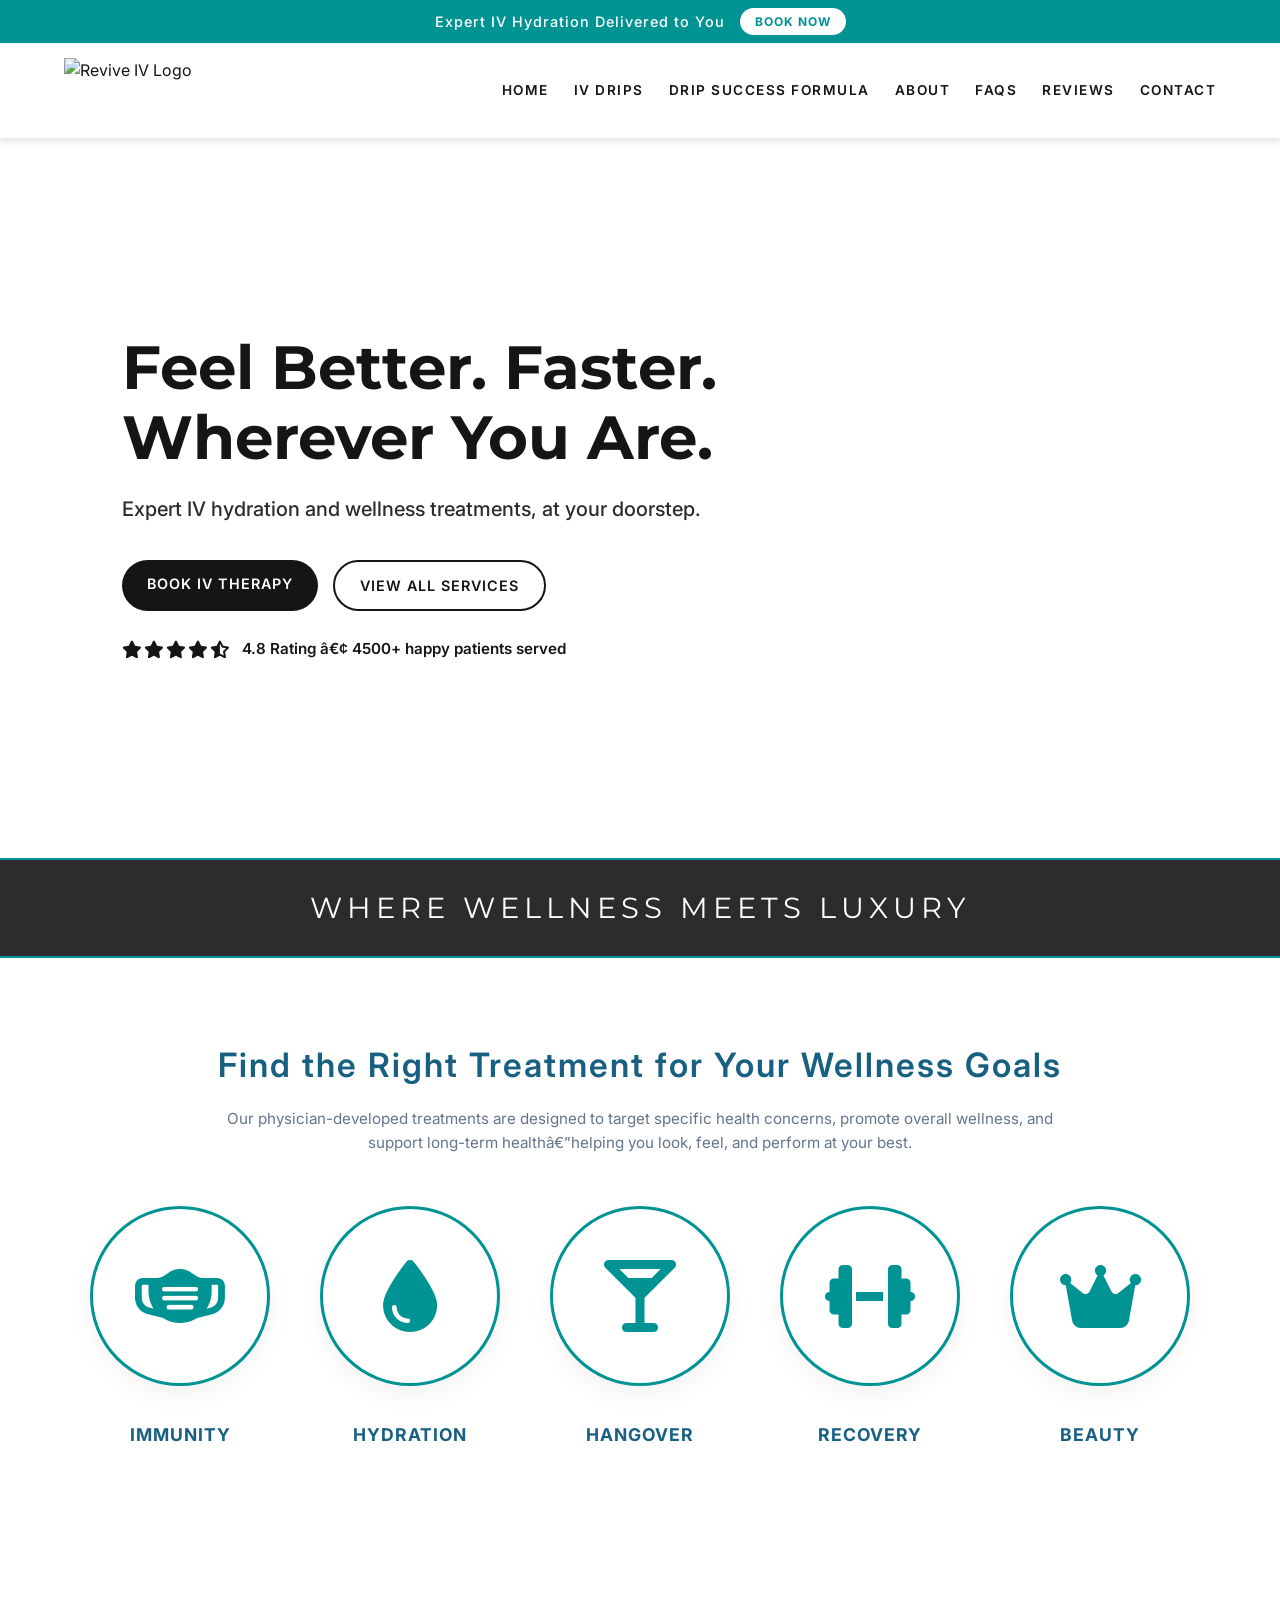
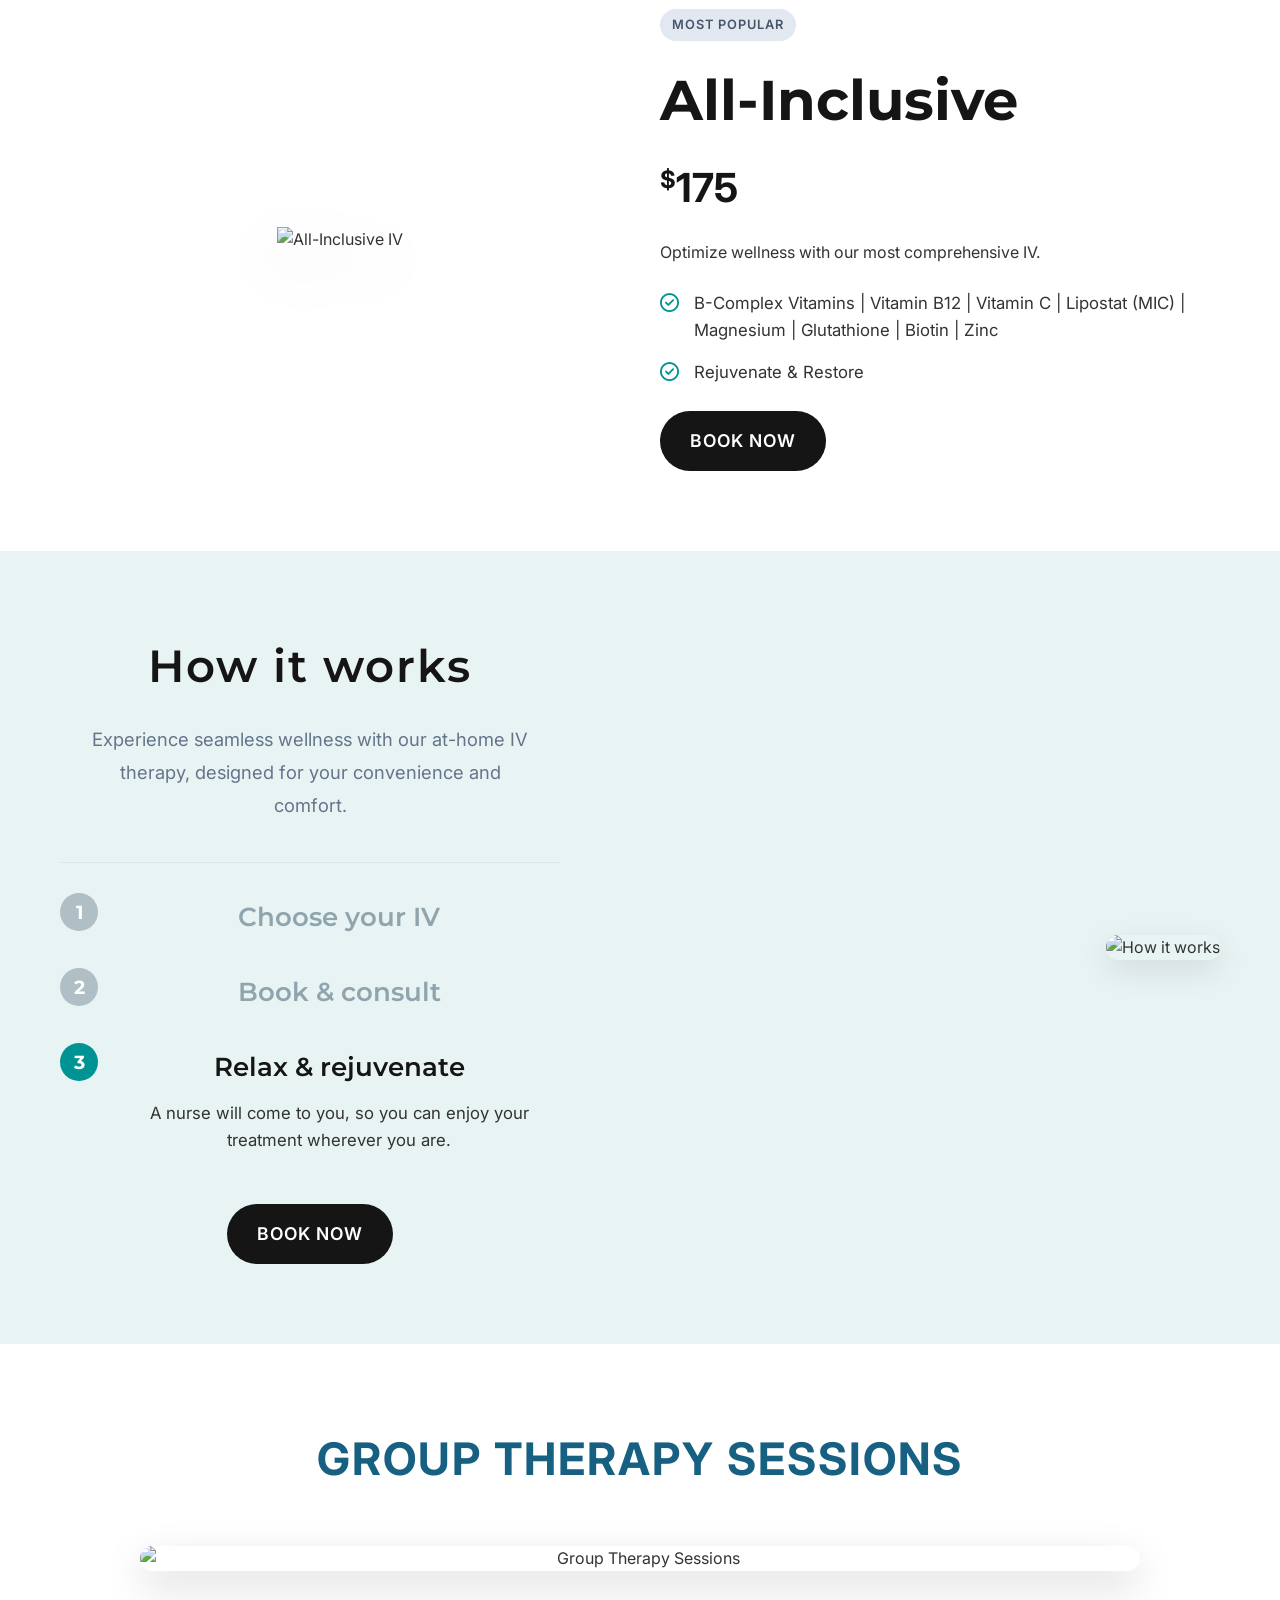
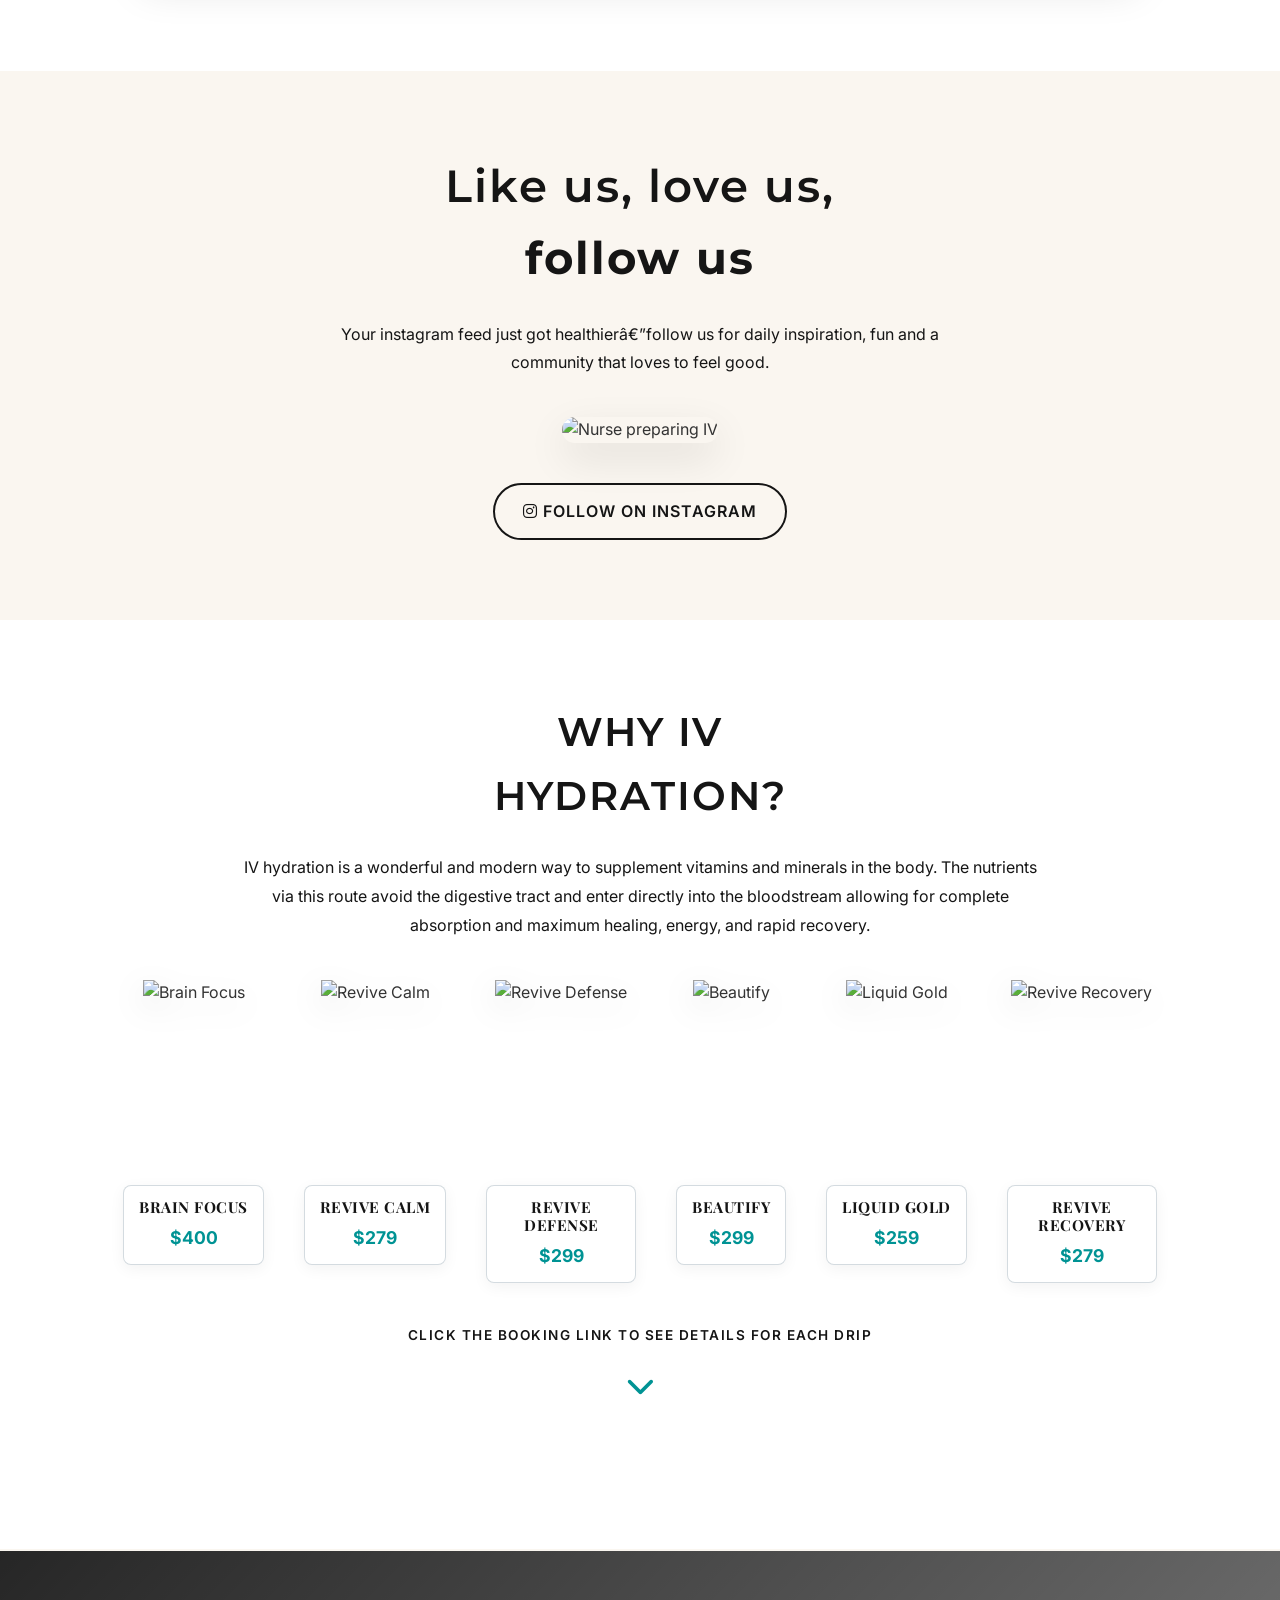
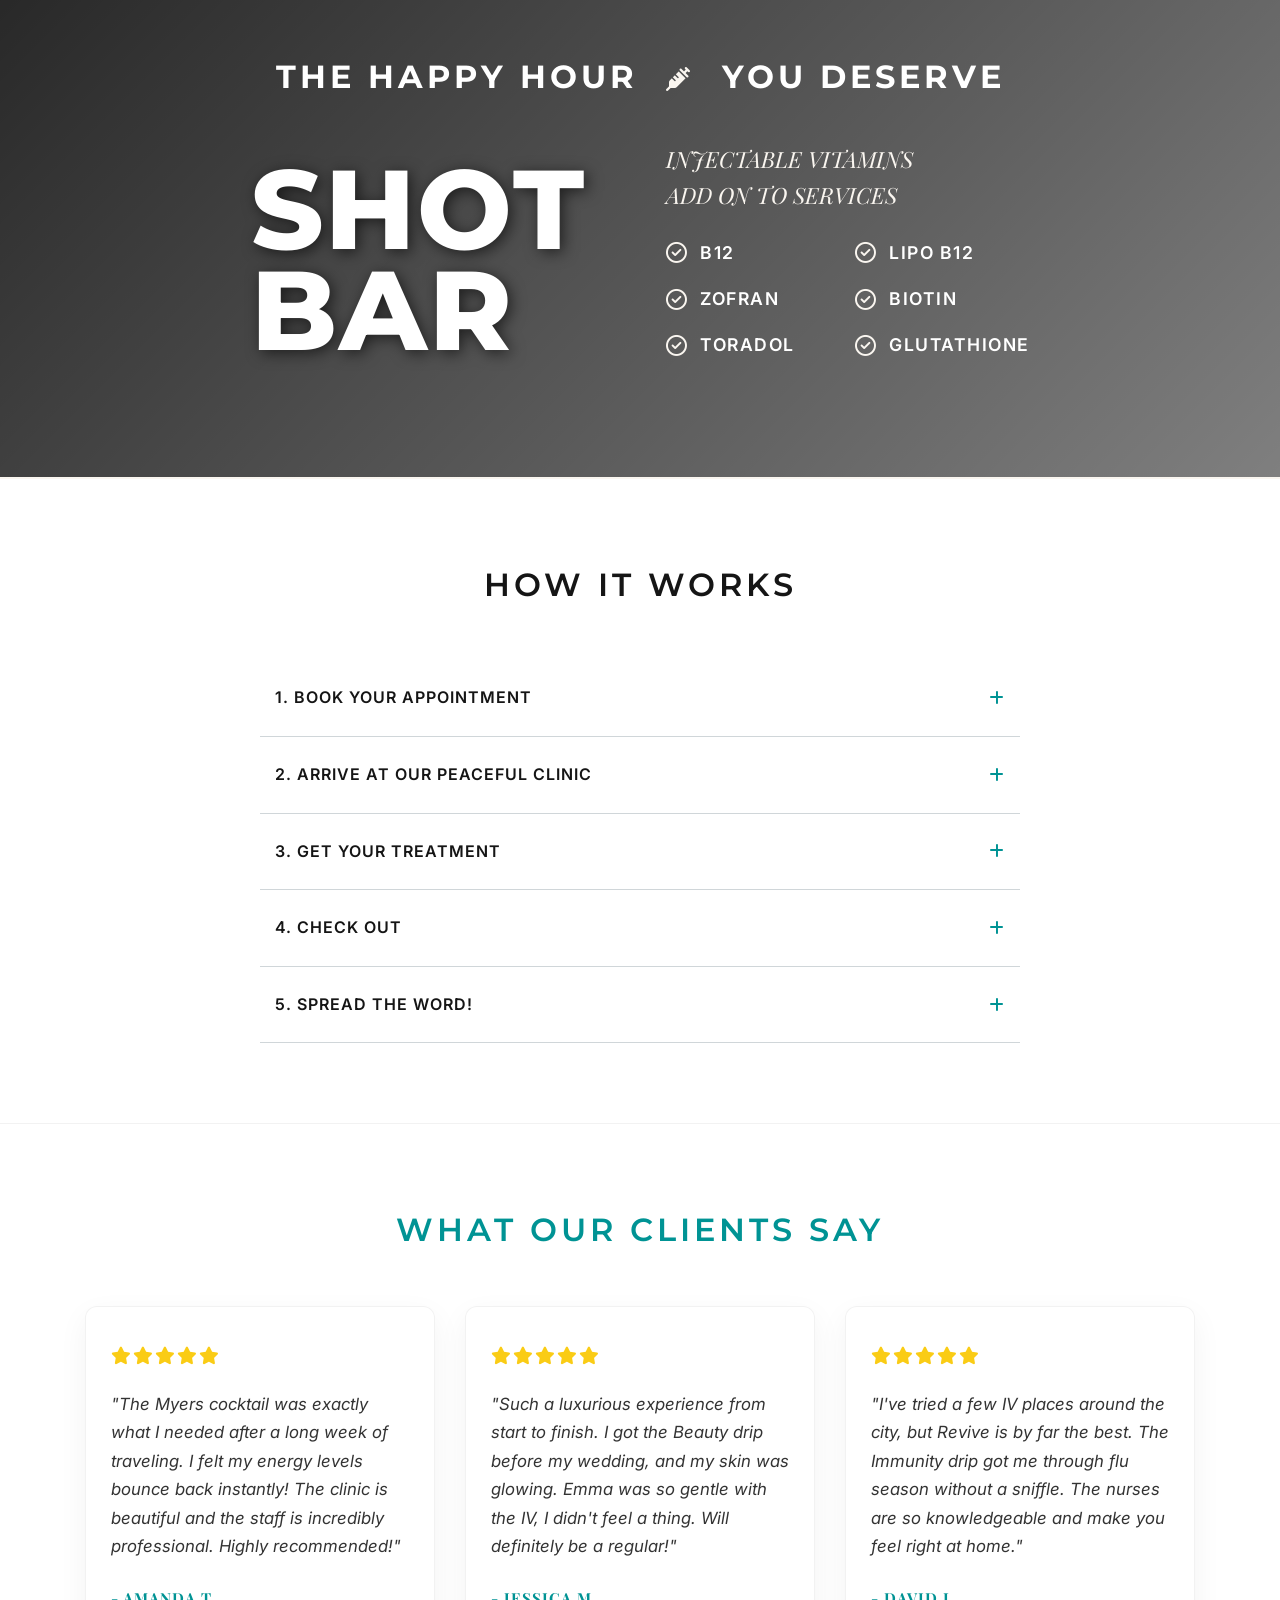
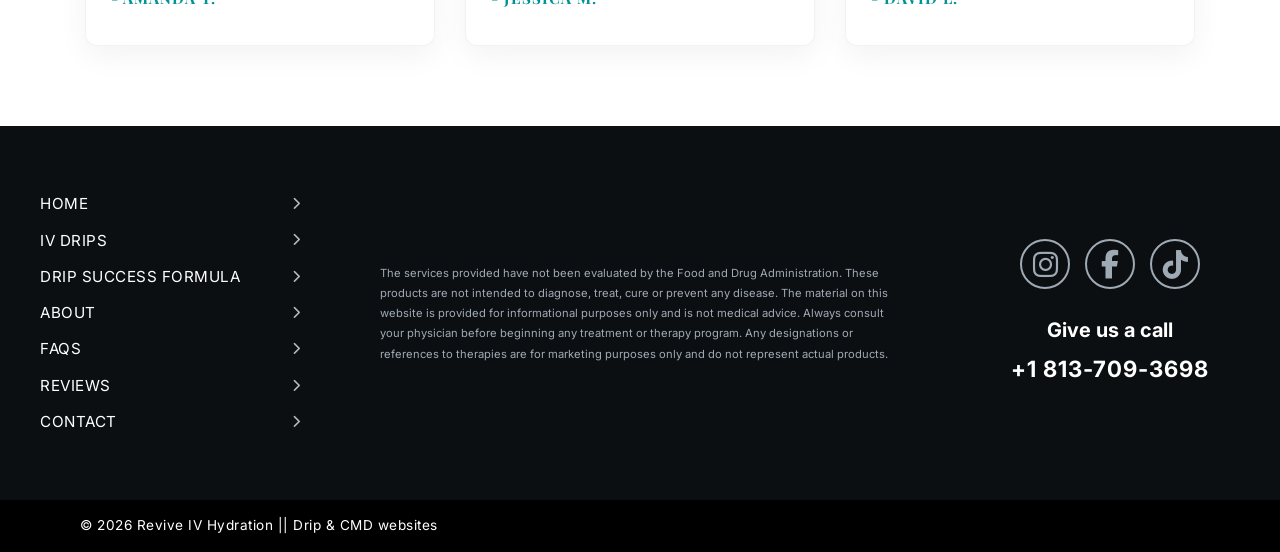
==== commit 07771f32: "Add Group Therapy Sessions section to home page" ====
--- a/index.html
+++ b/index.html
@@ -156,9 +156,15 @@
         </div>
     </section>
 
-
-
-
+    <!-- Group Therapy Section -->
+    <section class="group-therapy section-padding bg-white" data-aos="fade-up">
+        <div class="container text-center" style="max-width: 1200px;">
+            <h2 class="section-title diff-title" style="margin-bottom: 30px; font-family: 'Inter', sans-serif; font-size: 2.8rem; color: #186082; font-weight: 700; text-transform: uppercase;">Group Therapy Sessions</h2>
+            <div style="padding: 20px; display: flex; justify-content: center; align-items: center;">
+                <img src="https://res.cloudinary.com/dpcidympa/image/upload/v1776136920/group-session-iv_bgac4t.jpg" alt="Group Therapy Sessions" style="width: 100%; max-width: 1000px; border-radius: 15px; box-shadow: 0 15px 40px rgba(0,0,0,0.15); object-fit: cover;">
+            </div>
+        </div>
+    </section>
 
     <!-- Instagram Section -->
     <section class="instagram-section section-padding" style="background-color: var(--accent-light);" data-aos="fade-up">
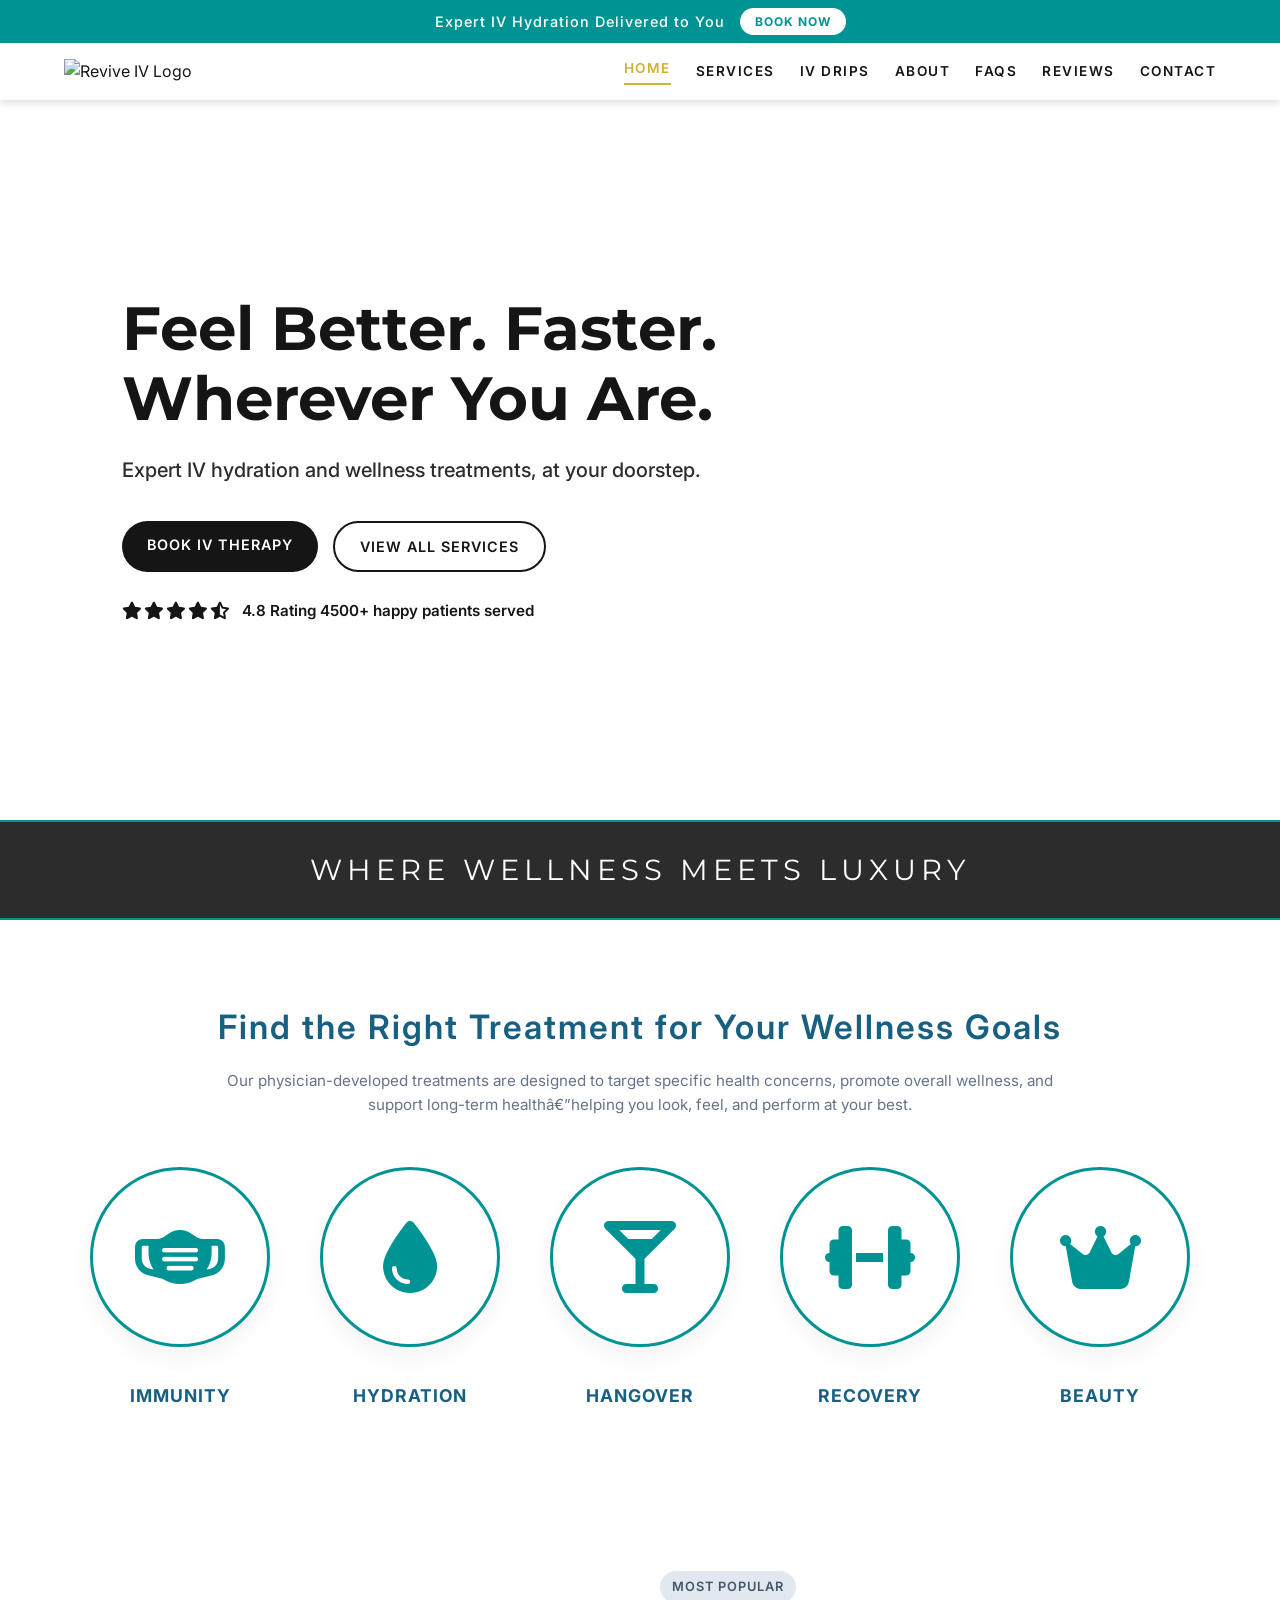
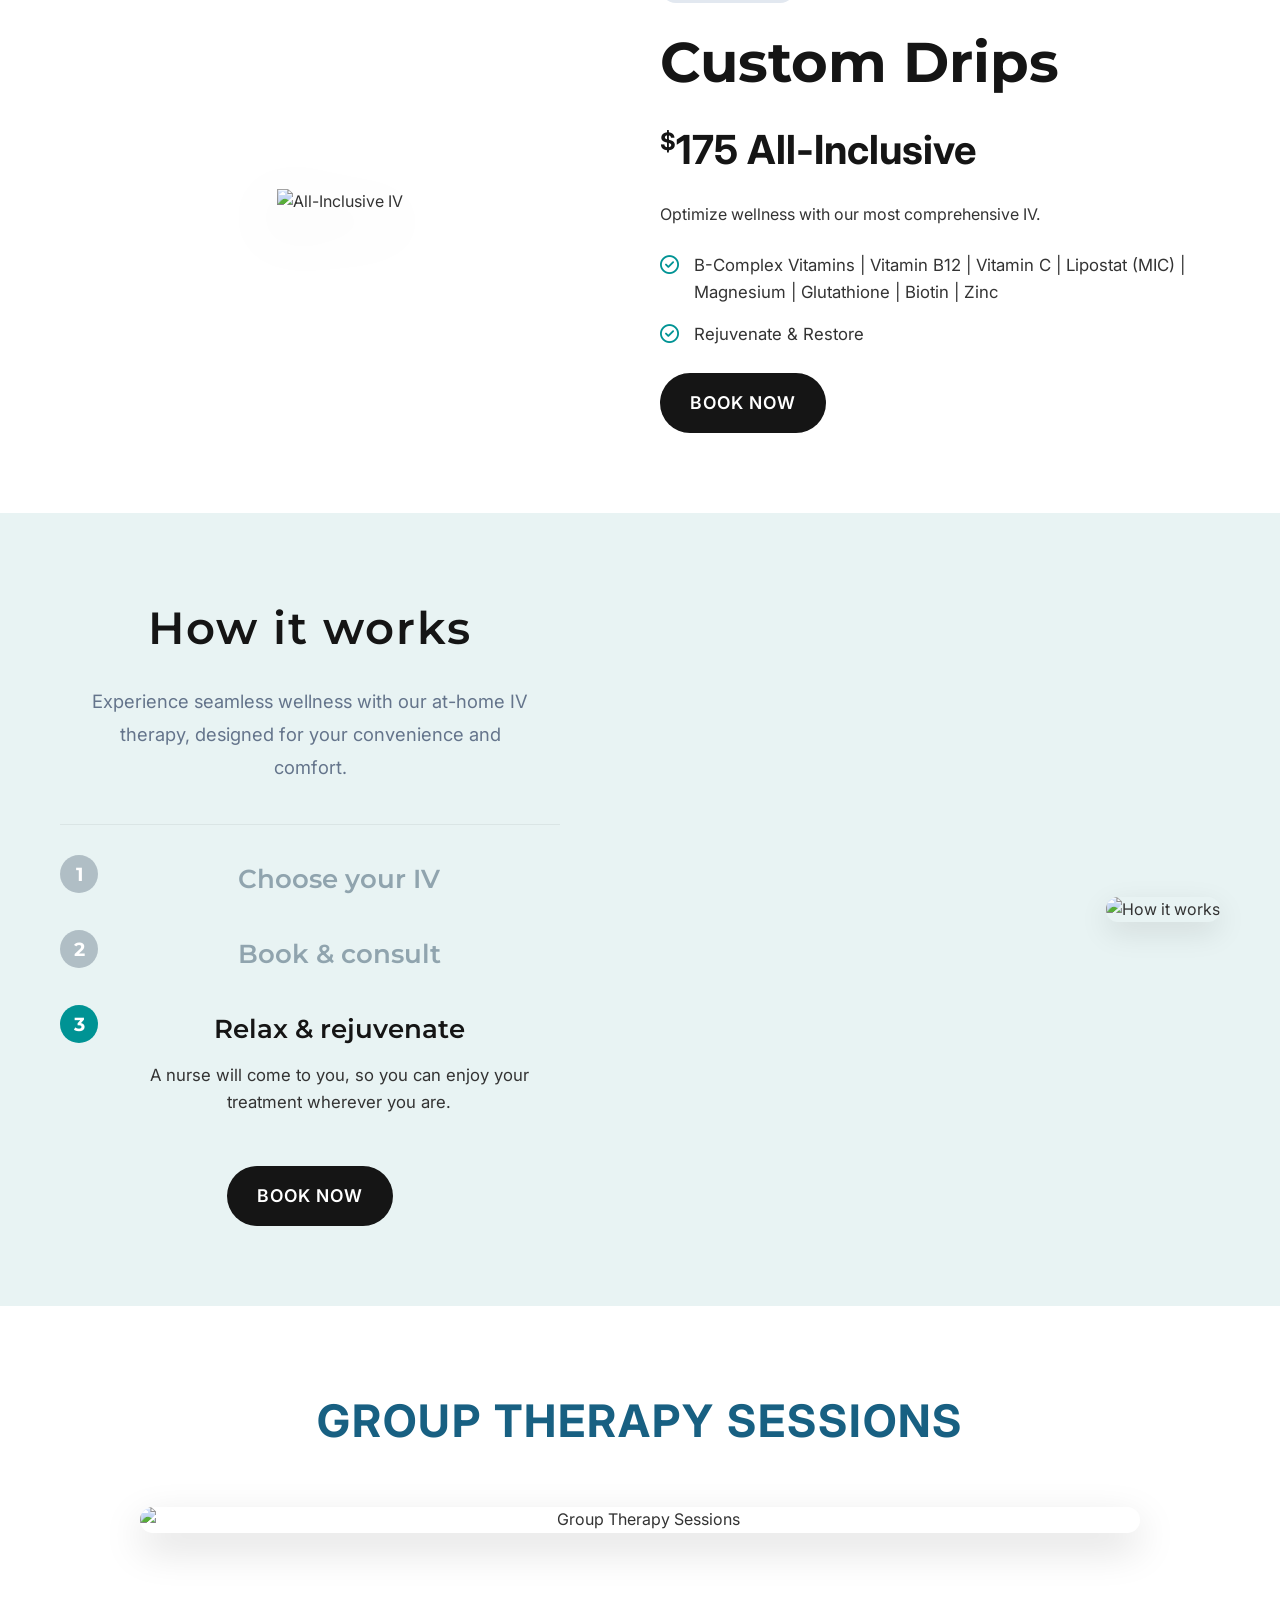
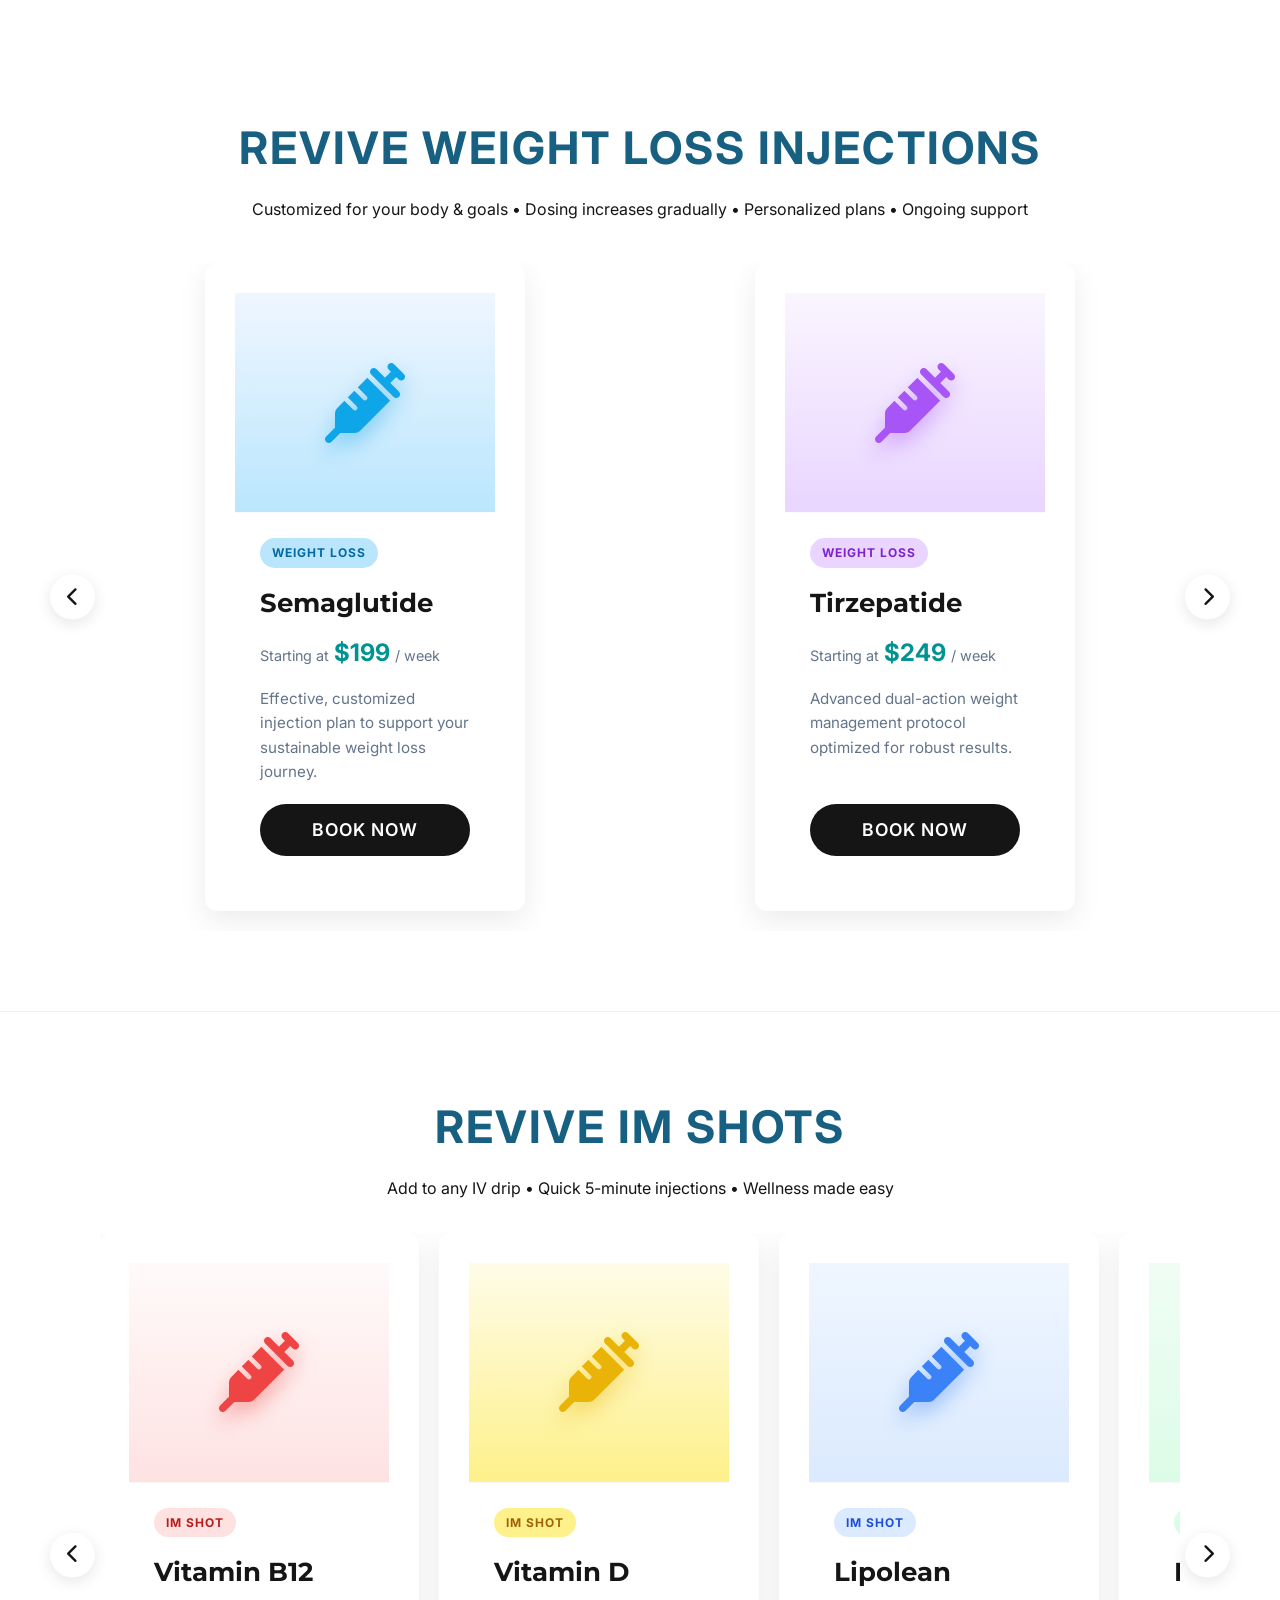
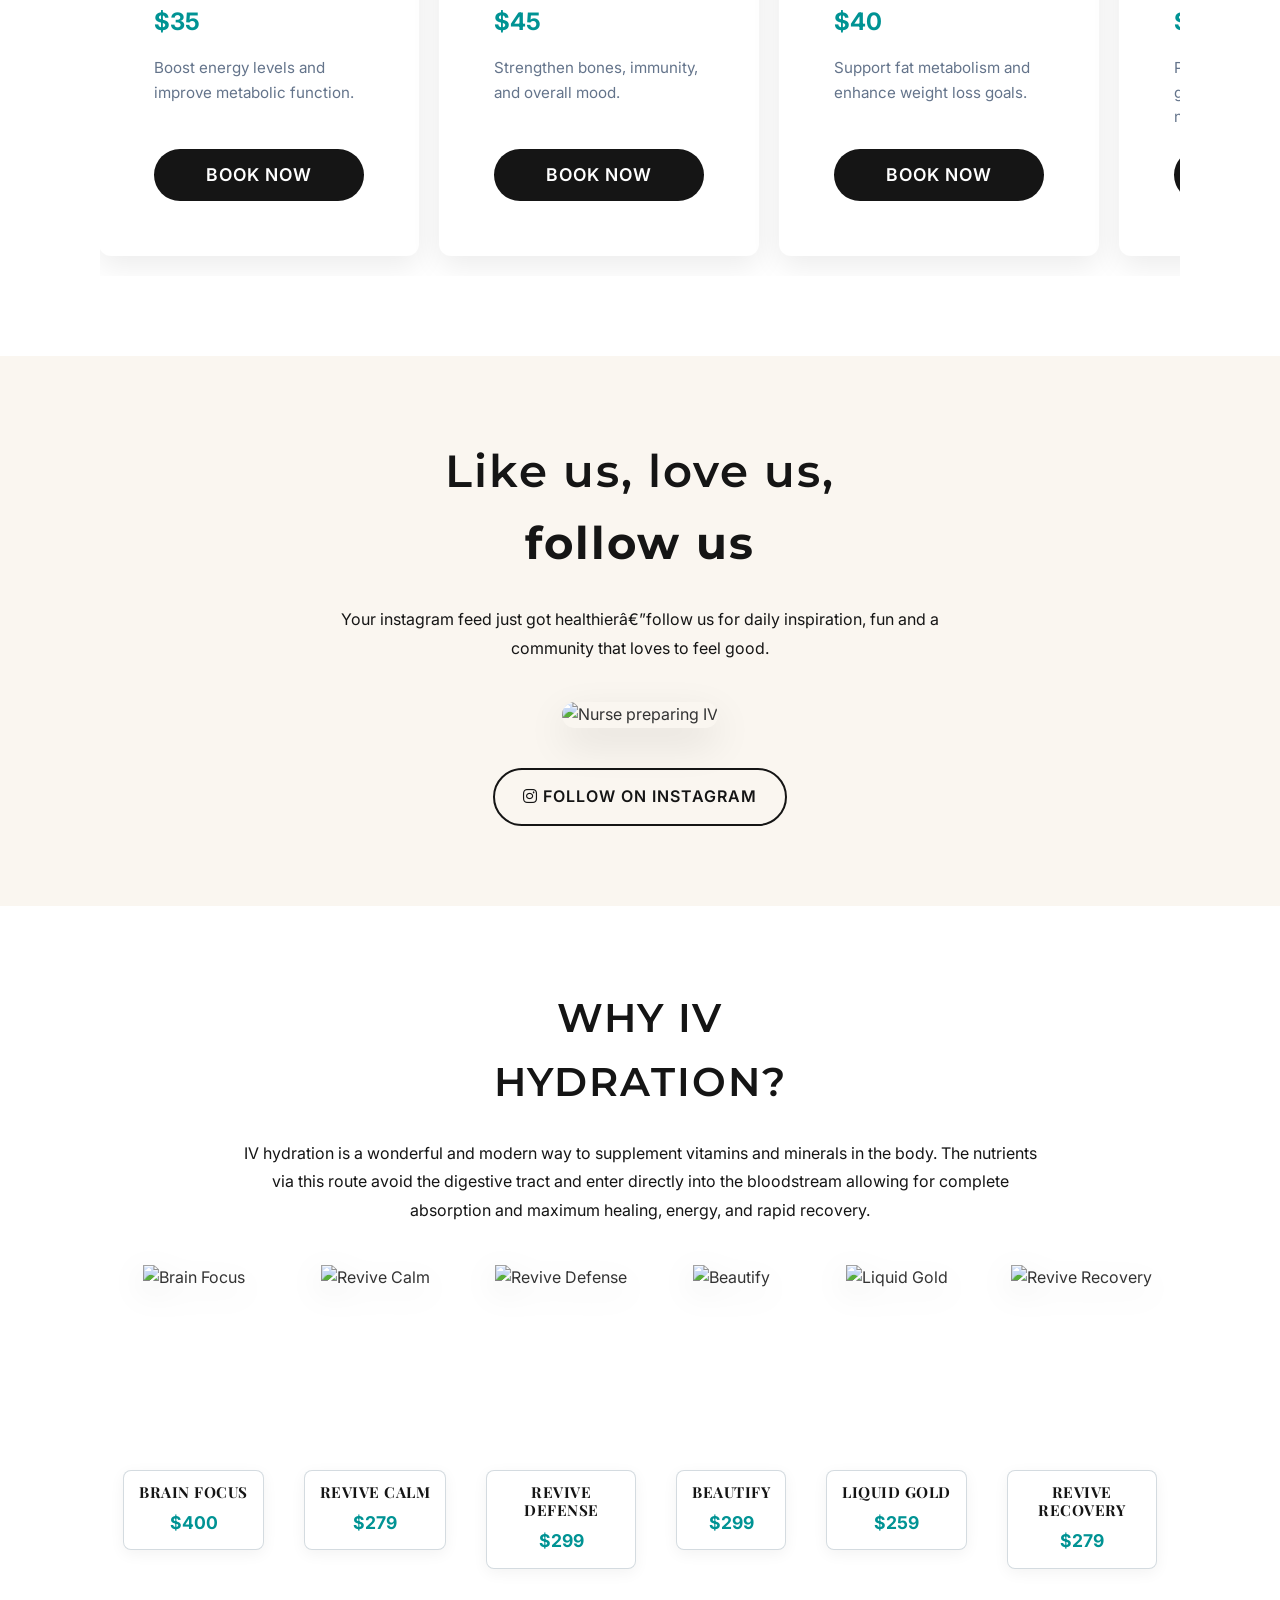
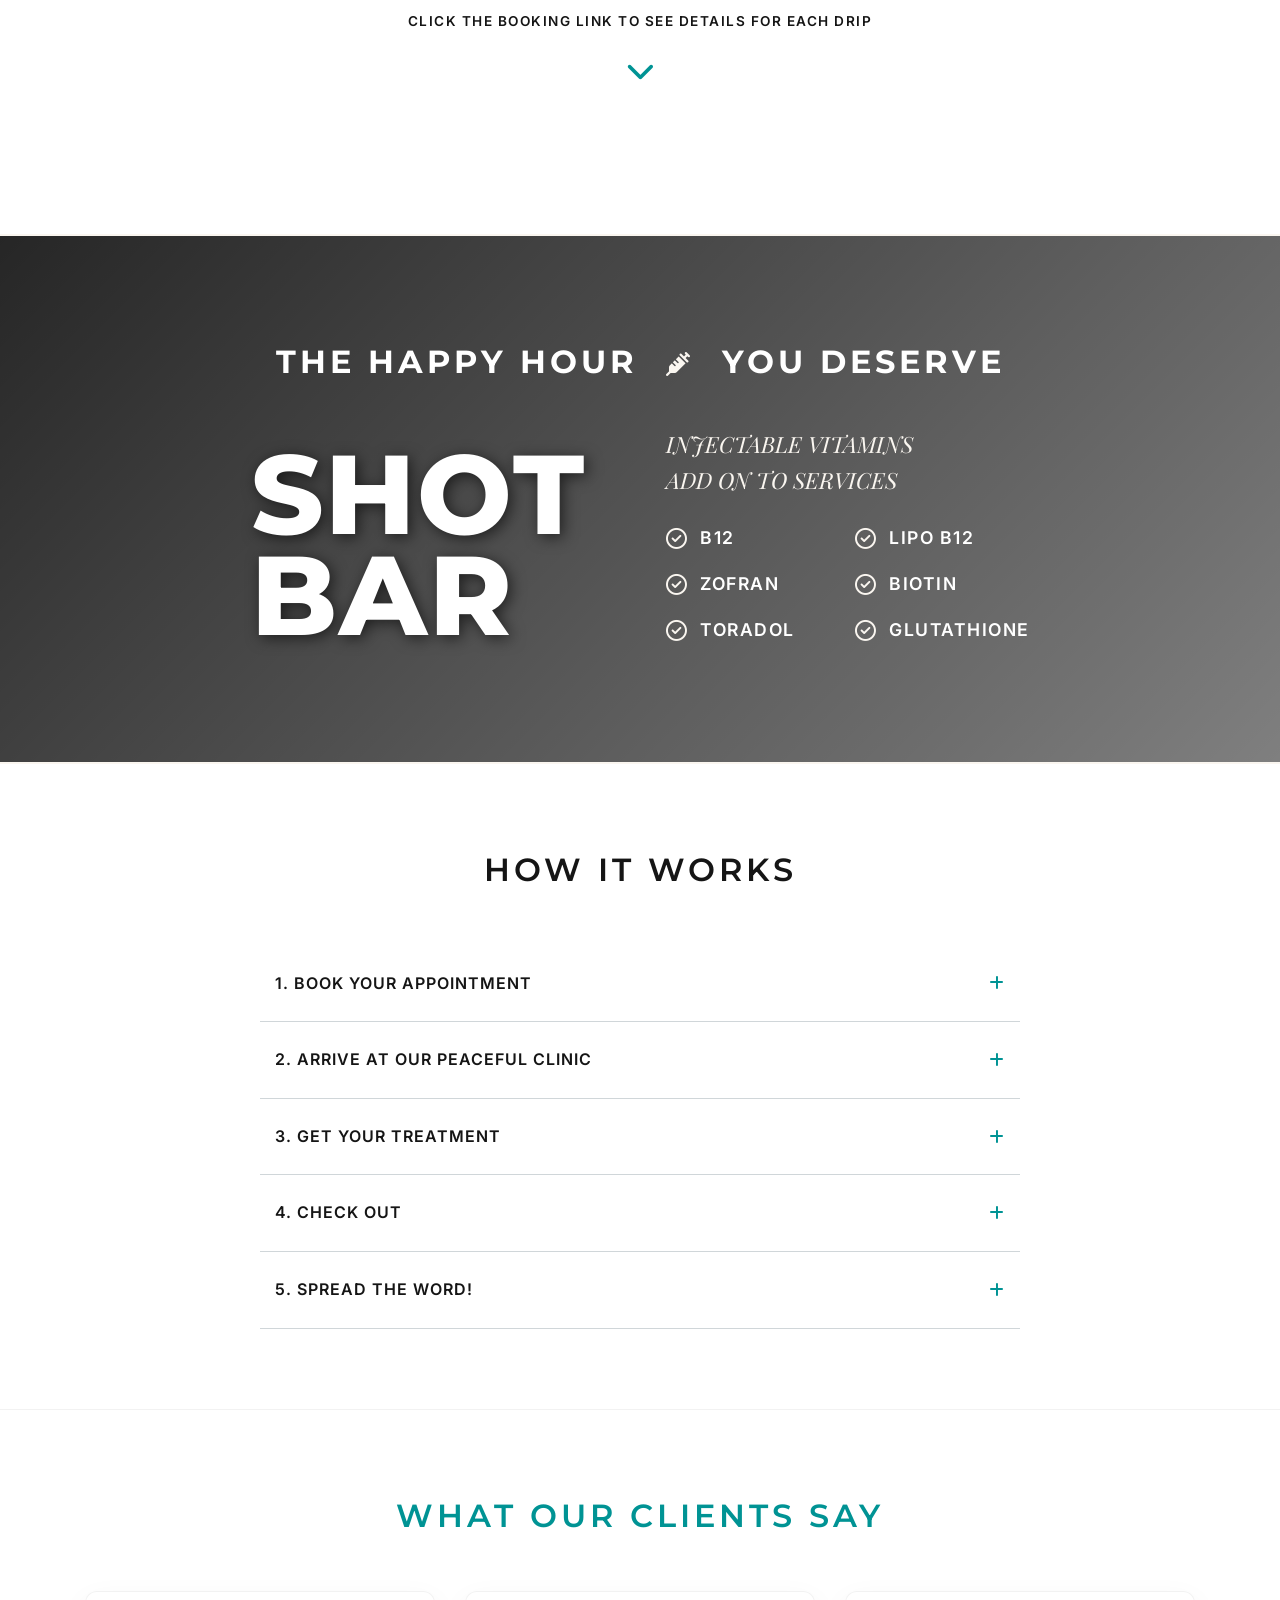
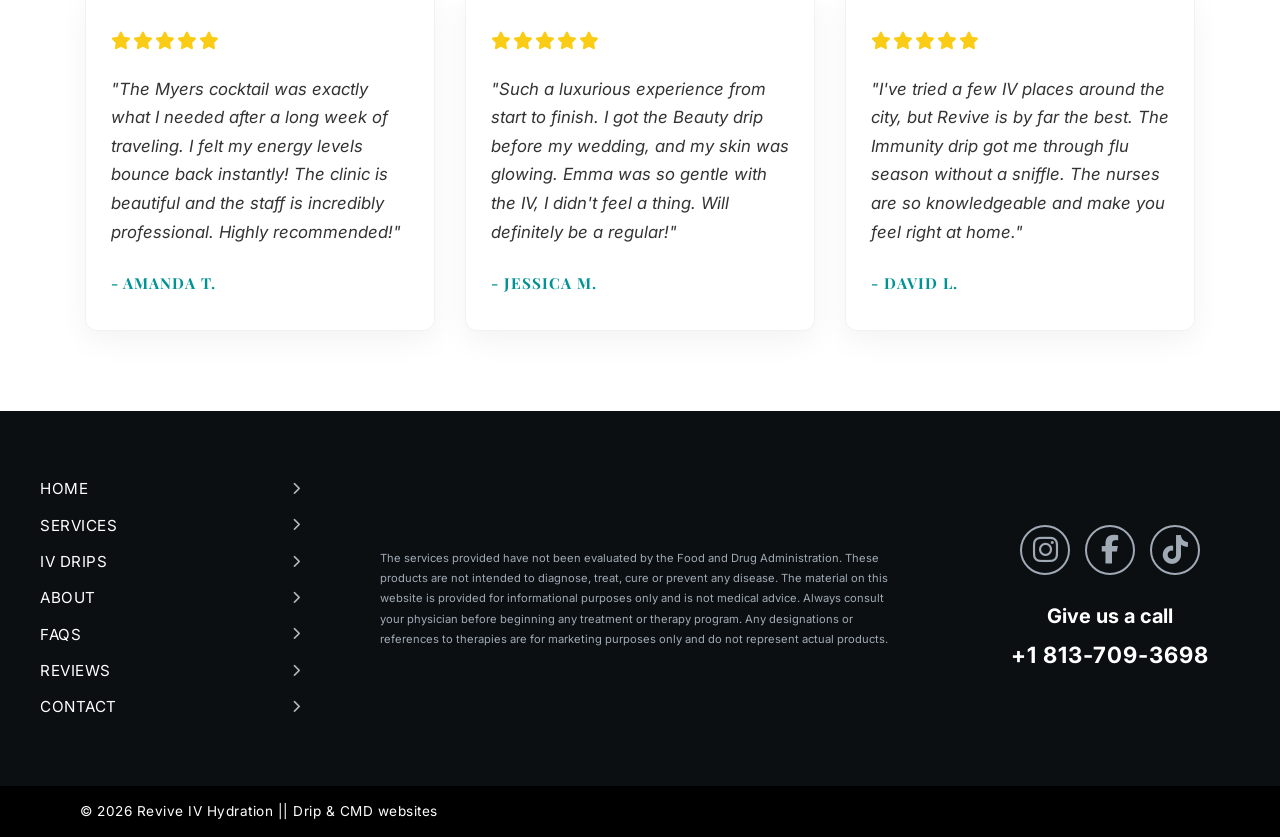
==== commit aaceb29b: "Enhance carousels with drag, auto-slide and arrows" ====
--- a/index.html
+++ b/index.html
@@ -25,15 +25,15 @@
     <!-- Header / Navbar -->
     <header class="navbar">
         <div class="logo">
-            <img src="https://res.cloudinary.com/dpcidympa/image/upload/q_auto/f_auto/v1775173998/Screenshot_2026-04-03_051123-removebg-preview_wa0knu.png" alt="Revive IV Logo" class="logo-img">
+            <a href="index.html"><img src="https://res.cloudinary.com/dpcidympa/image/upload/q_auto/f_auto/v1775173998/Screenshot_2026-04-03_051123-removebg-preview_wa0knu.png" alt="Revive IV Logo" class="logo-img"></a>
         </div>
         <div class="hamburger">
             <i class="fa-solid fa-bars"></i>
         </div>
         <nav class="nav-links">
-            <a href="index.html">HOME</a>
+            <a href="index.html" class="active">HOME</a>
+            <a href="services.html">SERVICES</a>
             <a href="iv-drips.html">IV DRIPS</a>
-            <a href="iv-drips.html">DRIP SUCCESS FORMULA</a>
             <a href="about.html">ABOUT</a>
             <a href="faqs.html">FAQS</a>
             <a href="index.html#reviews">REVIEWS</a>
@@ -56,7 +56,7 @@
                 <div class="ch-stars">
                     <i class="fa-solid fa-star"></i><i class="fa-solid fa-star"></i><i class="fa-solid fa-star"></i><i class="fa-solid fa-star"></i><i class="fa-solid fa-star-half-stroke"></i>
                 </div>
-                <span class="ch-rating-text">4.8 Rating â€¢ 4500+ happy patients served</span>
+                <span class="ch-rating-text">4.8 Rating 4500+ happy patients served</span>
             </div>
         </div>
     </section>
@@ -105,8 +105,8 @@
             </div>
             <div class="product-details">
                 <span class="badge">MOST POPULAR</span>
-                <h2 class="product-title">All-Inclusive</h2>
-                <div class="price"><sup>$</sup>175</div>
+                <h2 class="product-title">Custom Drips</h2>
+                <div class="price"><sup>$</sup>175 All-Inclusive</div>
                 <p class="product-desc">Optimize wellness with our most comprehensive IV.</p>
                 <ul class="product-features">
                     <li><i class="fa-regular fa-circle-check"></i> B-Complex Vitamins | Vitamin B12 | Vitamin C | Lipostat (MIC) | Magnesium | Glutathione | Biotin | Zinc</li>
@@ -161,7 +161,147 @@
         <div class="container text-center" style="max-width: 1200px;">
             <h2 class="section-title diff-title" style="margin-bottom: 30px; font-family: 'Inter', sans-serif; font-size: 2.8rem; color: #186082; font-weight: 700; text-transform: uppercase;">Group Therapy Sessions</h2>
             <div style="padding: 20px; display: flex; justify-content: center; align-items: center;">
-                <img src="https://res.cloudinary.com/dpcidympa/image/upload/v1776136920/group-session-iv_bgac4t.jpg" alt="Group Therapy Sessions" style="width: 100%; max-width: 1000px; border-radius: 15px; box-shadow: 0 15px 40px rgba(0,0,0,0.15); object-fit: cover;">
+                <img src="https://res.cloudinary.com/drbeq3h8m/image/upload/v1776194479/iv-bottol-6_rhtrym.jpg" alt="Group Therapy Sessions" style="width: 100%; max-width: 1000px; border-radius: 15px; box-shadow: 0 15px 40px rgba(0,0,0,0.15); object-fit: cover;">
+            </div>
+        </div>
+    </section>
+
+    <!-- Weight Loss Injections Section -->
+    <section class="weight-loss-injections section-padding bg-white" data-aos="fade-up">
+        <div class="container text-center" style="max-width: 1200px;">
+            <h2 class="section-title diff-title" style="margin-bottom: 10px; font-family: 'Inter', sans-serif; font-size: 2.8rem; color: #186082; font-weight: 700; text-transform: uppercase;">Revive Weight Loss Injections</h2>
+            <p class="section-desc">Customized for your body & goals • Dosing increases gradually • Personalized plans • Ongoing support</p>
+            
+            <div class="carousel-wrapper">
+                <button class="carousel-btn left-btn" aria-label="Previous"><i class="fa-solid fa-chevron-left"></i></button>
+                <button class="carousel-btn right-btn" aria-label="Next"><i class="fa-solid fa-chevron-right"></i></button>
+                <div class="product-carousel" style="justify-content: flex-start; text-align: left;">
+                <!-- Weight Loss Item 1 -->
+                <div class="product-card-single" style="box-shadow: 0 10px 30px rgba(0,0,0,0.08); background: #fff; border-radius: 12px; overflow: hidden; display: flex; flex-direction: column;">
+                    <div style="height: 220px; display: flex; align-items: center; justify-content: center; background: linear-gradient(180deg, #eff6ff, #bae6fd); border-bottom: 1px solid #f9f9f9;">
+                        <i class="fa-solid fa-syringe" style="font-size: 5rem; color: #0ea5e9; filter: drop-shadow(0 10px 10px rgba(14, 165, 233, 0.4));"></i>
+                    </div>
+                    <div class="card-content" style="padding: 25px; flex-grow: 1; display: flex; flex-direction: column;">
+                        <div>
+                            <span class="badge" style="background:#bae6fd; color:#0369a1; padding: 5px 12px; border-radius: 20px; font-size: 0.75rem; font-weight: 700; display: inline-block; margin-bottom: 15px;">WEIGHT LOSS</span>
+                            <h3 style="font-size: 1.6rem; color: var(--primary); margin-bottom: 10px;">Semaglutide</h3>
+                            <p class="price" style="font-size: 1.5rem; margin-bottom: 15px; color: var(--accent); font-weight: 700;"><span style="font-size: 0.9rem; font-weight: normal; color: #64748b;">Starting at</span> $199 <span style="font-size: 0.9rem; font-weight: normal; color: #64748b;">/ week</span></p>
+                            <p style="color: #64748b; font-size: 0.95rem; margin-bottom: 20px; flex-grow: 1;">Effective, customized injection plan to support your sustainable weight loss journey.</p>
+                        </div>
+                        <a href="book.html" class="btn-dark" style="text-align: center; display: block; padding: 12px; background: var(--primary); color: white; border-radius: 30px; font-weight: 600; text-decoration: none; margin-top: auto;">BOOK NOW</a>
+                    </div>
+                </div>
+
+                <!-- Weight Loss Item 2 -->
+                <div class="product-card-single" style="box-shadow: 0 10px 30px rgba(0,0,0,0.08); background: #fff; border-radius: 12px; overflow: hidden; display: flex; flex-direction: column;">
+                    <div style="height: 220px; display: flex; align-items: center; justify-content: center; background: linear-gradient(180deg, #faf5ff, #e9d5ff); border-bottom: 1px solid #f9f9f9;">
+                        <i class="fa-solid fa-syringe" style="font-size: 5rem; color: #a855f7; filter: drop-shadow(0 10px 10px rgba(168, 85, 247, 0.4));"></i>
+                    </div>
+                    <div class="card-content" style="padding: 25px; flex-grow: 1; display: flex; flex-direction: column;">
+                        <div>
+                            <span class="badge" style="background:#e9d5ff; color:#7e22ce; padding: 5px 12px; border-radius: 20px; font-size: 0.75rem; font-weight: 700; display: inline-block; margin-bottom: 15px;">WEIGHT LOSS</span>
+                            <h3 style="font-size: 1.6rem; color: var(--primary); margin-bottom: 10px;">Tirzepatide</h3>
+                            <p class="price" style="font-size: 1.5rem; margin-bottom: 15px; color: var(--accent); font-weight: 700;"><span style="font-size: 0.9rem; font-weight: normal; color: #64748b;">Starting at</span> $249 <span style="font-size: 0.9rem; font-weight: normal; color: #64748b;">/ week</span></p>
+                            <p style="color: #64748b; font-size: 0.95rem; margin-bottom: 20px; flex-grow: 1;">Advanced dual-action weight management protocol optimized for robust results.</p>
+                        </div>
+                        <a href="book.html" class="btn-dark" style="text-align: center; display: block; padding: 12px; background: var(--primary); color: white; border-radius: 30px; font-weight: 600; text-decoration: none; margin-top: auto;">BOOK NOW</a>
+                    </div>
+                </div>
+                </div>
+            </div>
+        </div>
+    </section>
+
+    <!-- IM Pricing Section -->
+    <section class="im-pricing section-padding bg-white" data-aos="fade-up" style="border-top: 1px solid rgba(0,0,0,0.05);">
+        <div class="container text-center" style="max-width: 1200px;">
+            <h2 class="section-title diff-title" style="margin-bottom: 10px; font-family: 'Inter', sans-serif; font-size: 2.8rem; color: #186082; font-weight: 700; text-transform: uppercase;">Revive IM Shots</h2>
+            <p class="section-desc" style="margin-bottom: 30px;">Add to any IV drip • Quick 5-minute injections • Wellness made easy</p>
+            
+            <div class="carousel-wrapper">
+                <button class="carousel-btn left-btn" aria-label="Previous"><i class="fa-solid fa-chevron-left"></i></button>
+                <button class="carousel-btn right-btn" aria-label="Next"><i class="fa-solid fa-chevron-right"></i></button>
+                <div class="product-carousel" style="justify-content: flex-start; text-align: left;">
+                <!-- Item 1 -->
+                <div class="product-card-single" style="box-shadow: 0 10px 30px rgba(0,0,0,0.08); background: #fff; border-radius: 12px; overflow: hidden; display: flex; flex-direction: column;">
+                    <div style="height: 220px; display: flex; align-items: center; justify-content: center; background: linear-gradient(180deg, #fffafa, #fee2e2); border-bottom: 1px solid #f9f9f9;">
+                        <i class="fa-solid fa-syringe" style="font-size: 5rem; color: #ef4444; filter: drop-shadow(0 10px 10px rgba(239, 68, 68, 0.4));"></i>
+                    </div>
+                    <div class="card-content" style="padding: 25px; flex-grow: 1; display: flex; flex-direction: column;">
+                        <div>
+                            <span class="badge" style="background:#fee2e2; color:#b91c1c; padding: 5px 12px; border-radius: 20px; font-size: 0.75rem; font-weight: 700; display: inline-block; margin-bottom: 15px;">IM SHOT</span>
+                            <h3 style="font-size: 1.6rem; color: var(--primary); margin-bottom: 10px;">Vitamin B12</h3>
+                            <p class="price" style="font-size: 1.5rem; margin-bottom: 15px; color: var(--accent); font-weight: 700;">$35</p>
+                            <p style="color: #64748b; font-size: 0.95rem; margin-bottom: 20px; flex-grow: 1;">Boost energy levels and improve metabolic function.</p>
+                        </div>
+                        <a href="book.html" class="btn-dark" style="text-align: center; display: block; padding: 12px; background: var(--primary); color: white; border-radius: 30px; font-weight: 600; text-decoration: none; margin-top: auto;">BOOK NOW</a>
+                    </div>
+                </div>
+
+                <!-- Item 2 -->
+                <div class="product-card-single" style="box-shadow: 0 10px 30px rgba(0,0,0,0.08); background: #fff; border-radius: 12px; overflow: hidden; display: flex; flex-direction: column;">
+                    <div style="height: 220px; display: flex; align-items: center; justify-content: center; background: linear-gradient(180deg, #fefce8, #fef08a); border-bottom: 1px solid #f9f9f9;">
+                        <i class="fa-solid fa-syringe" style="font-size: 5rem; color: #eab308; filter: drop-shadow(0 10px 10px rgba(234, 179, 8, 0.4));"></i>
+                    </div>
+                    <div class="card-content" style="padding: 25px; flex-grow: 1; display: flex; flex-direction: column;">
+                        <div>
+                            <span class="badge" style="background:#fef08a; color:#a16207; padding: 5px 12px; border-radius: 20px; font-size: 0.75rem; font-weight: 700; display: inline-block; margin-bottom: 15px;">IM SHOT</span>
+                            <h3 style="font-size: 1.6rem; color: var(--primary); margin-bottom: 10px;">Vitamin D</h3>
+                            <p class="price" style="font-size: 1.5rem; margin-bottom: 15px; color: var(--accent); font-weight: 700;">$45</p>
+                            <p style="color: #64748b; font-size: 0.95rem; margin-bottom: 20px; flex-grow: 1;">Strengthen bones, immunity, and overall mood.</p>
+                        </div>
+                        <a href="book.html" class="btn-dark" style="text-align: center; display: block; padding: 12px; background: var(--primary); color: white; border-radius: 30px; font-weight: 600; text-decoration: none; margin-top: auto;">BOOK NOW</a>
+                    </div>
+                </div>
+
+                <!-- Item 3 -->
+                <div class="product-card-single" style="box-shadow: 0 10px 30px rgba(0,0,0,0.08); background: #fff; border-radius: 12px; overflow: hidden; display: flex; flex-direction: column;">
+                    <div style="height: 220px; display: flex; align-items: center; justify-content: center; background: linear-gradient(180deg, #eff6ff, #dbeafe); border-bottom: 1px solid #f9f9f9;">
+                        <i class="fa-solid fa-syringe" style="font-size: 5rem; color: #3b82f6; filter: drop-shadow(0 10px 10px rgba(59, 130, 246, 0.4));"></i>
+                    </div>
+                    <div class="card-content" style="padding: 25px; flex-grow: 1; display: flex; flex-direction: column;">
+                        <div>
+                            <span class="badge" style="background:#dbeafe; color:#1d4ed8; padding: 5px 12px; border-radius: 20px; font-size: 0.75rem; font-weight: 700; display: inline-block; margin-bottom: 15px;">IM SHOT</span>
+                            <h3 style="font-size: 1.6rem; color: var(--primary); margin-bottom: 10px;">Lipolean</h3>
+                            <p class="price" style="font-size: 1.5rem; margin-bottom: 15px; color: var(--accent); font-weight: 700;">$40</p>
+                            <p style="color: #64748b; font-size: 0.95rem; margin-bottom: 20px; flex-grow: 1;">Support fat metabolism and enhance weight loss goals.</p>
+                        </div>
+                        <a href="book.html" class="btn-dark" style="text-align: center; display: block; padding: 12px; background: var(--primary); color: white; border-radius: 30px; font-weight: 600; text-decoration: none; margin-top: auto;">BOOK NOW</a>
+                    </div>
+                </div>
+
+                <!-- Item 4 -->
+                <div class="product-card-single" style="box-shadow: 0 10px 30px rgba(0,0,0,0.08); background: #fff; border-radius: 12px; overflow: hidden; display: flex; flex-direction: column;">
+                    <div style="height: 220px; display: flex; align-items: center; justify-content: center; background: linear-gradient(180deg, #f0fdf4, #dcfce7); border-bottom: 1px solid #f9f9f9;">
+                        <i class="fa-solid fa-syringe" style="font-size: 5rem; color: #22c55e; filter: drop-shadow(0 10px 10px rgba(34, 197, 94, 0.4));"></i>
+                    </div>
+                    <div class="card-content" style="padding: 25px; flex-grow: 1; display: flex; flex-direction: column;">
+                        <div>
+                            <span class="badge" style="background:#dcfce7; color:#15803d; padding: 5px 12px; border-radius: 20px; font-size: 0.75rem; font-weight: 700; display: inline-block; margin-bottom: 15px;">IM SHOT</span>
+                            <h3 style="font-size: 1.6rem; color: var(--primary); margin-bottom: 10px;">Biotin</h3>
+                            <p class="price" style="font-size: 1.5rem; margin-bottom: 15px; color: var(--accent); font-weight: 700;">$35</p>
+                            <p style="color: #64748b; font-size: 0.95rem; margin-bottom: 20px; flex-grow: 1;">Promote healthy hair, glowing skin, and strong nails.</p>
+                        </div>
+                        <a href="book.html" class="btn-dark" style="text-align: center; display: block; padding: 12px; background: var(--primary); color: white; border-radius: 30px; font-weight: 600; text-decoration: none; margin-top: auto;">BOOK NOW</a>
+                    </div>
+                </div>
+
+                <!-- Item 5 -->
+                <div class="product-card-single" style="box-shadow: 0 10px 30px rgba(0,0,0,0.08); background: #fff; border-radius: 12px; overflow: hidden; display: flex; flex-direction: column;">
+                    <div style="height: 220px; display: flex; align-items: center; justify-content: center; background: linear-gradient(180deg, #fdf2f8, #fbcfe8); border-bottom: 1px solid #f9f9f9;">
+                        <i class="fa-solid fa-syringe" style="font-size: 5rem; color: #ec4899; filter: drop-shadow(0 10px 10px rgba(236, 72, 153, 0.4));"></i>
+                    </div>
+                    <div class="card-content" style="padding: 25px; flex-grow: 1; display: flex; flex-direction: column;">
+                        <div>
+                            <span class="badge" style="background:#fbcfe8; color:#be185d; padding: 5px 12px; border-radius: 20px; font-size: 0.75rem; font-weight: 700; display: inline-block; margin-bottom: 15px;">IM SHOT</span>
+                            <h3 style="font-size: 1.6rem; color: var(--primary); margin-bottom: 10px;">Glutathione</h3>
+                            <p class="price" style="font-size: 1.5rem; margin-bottom: 15px; color: var(--accent); font-weight: 700;">$50</p>
+                            <p style="color: #64748b; font-size: 0.95rem; margin-bottom: 20px; flex-grow: 1;">A powerful antioxidant for immune support and detox.</p>
+                        </div>
+                        <a href="book.html" class="btn-dark" style="text-align: center; display: block; padding: 12px; background: var(--primary); color: white; border-radius: 30px; font-weight: 600; text-decoration: none; margin-top: auto;">BOOK NOW</a>
+                    </div>
+                </div>
+                </div>
             </div>
         </div>
     </section>
@@ -361,8 +501,9 @@
             <div class="footer-links">
                 <ul>
                     <li><a href="index.html">HOME</a><i class="fa-solid fa-chevron-right"></i></li>
+                    <li><a href="services.html">SERVICES</a><i class="fa-solid fa-chevron-right"></i></li>
                     <li><a href="iv-drips.html">IV DRIPS</a><i class="fa-solid fa-chevron-right"></i></li>
-                    <li><a href="iv-drips.html">DRIP SUCCESS FORMULA</a><i class="fa-solid fa-chevron-right"></i></li>
+
                     <li><a href="about.html">ABOUT</a><i class="fa-solid fa-chevron-right"></i></li>
                     <li><a href="faqs.html">FAQS</a><i class="fa-solid fa-chevron-right"></i></li>
                     <li><a href="index.html#reviews">REVIEWS</a><i class="fa-solid fa-chevron-right"></i></li>
@@ -479,6 +620,69 @@
 
 
     </script>
+    <script>
+        // Carousel functionality (auto-slide + drag)
+        document.querySelectorAll('.carousel-wrapper').forEach(wrapper => {
+            const carousel = wrapper.querySelector('.product-carousel');
+            const leftBtn = wrapper.querySelector('.left-btn');
+            const rightBtn = wrapper.querySelector('.right-btn');
+            const cardWidth = 340; // 320 card + 20 gap
+            
+            if(leftBtn && rightBtn) {
+                leftBtn.addEventListener('click', () => { carousel.scrollBy({ left: -cardWidth, behavior: 'smooth' }); });
+                rightBtn.addEventListener('click', () => { carousel.scrollBy({ left: cardWidth, behavior: 'smooth' }); });
+            }
+            
+            // Auto slide
+            let autoSlide = setInterval(() => {
+                if (carousel.scrollLeft + carousel.clientWidth >= carousel.scrollWidth - 10) {
+                    carousel.scrollTo({ left: 0, behavior: 'smooth' });
+                } else {
+                    carousel.scrollBy({ left: cardWidth, behavior: 'smooth' });
+                }
+            }, 3000);
+            
+            // Pause on hover
+            wrapper.addEventListener('mouseenter', () => clearInterval(autoSlide));
+            wrapper.addEventListener('mouseleave', () => {
+                autoSlide = setInterval(() => {
+                    if (carousel.scrollLeft + carousel.clientWidth >= carousel.scrollWidth - 10) {
+                        carousel.scrollTo({ left: 0, behavior: 'smooth' });
+                    } else {
+                        carousel.scrollBy({ left: cardWidth, behavior: 'smooth' });
+                    }
+                }, 3000);
+            });
+
+            // Mouse Drag JS
+            let isDown = false;
+            let startX;
+            let scrollLeft;
+            
+            carousel.addEventListener('mousedown', (e) => {
+                isDown = true;
+                carousel.classList.add('active');
+                startX = e.pageX - carousel.offsetLeft;
+                scrollLeft = carousel.scrollLeft;
+                clearInterval(autoSlide); // Pause on drag
+            });
+            carousel.addEventListener('mouseleave', () => {
+                isDown = false;
+                carousel.classList.remove('active');
+            });
+            carousel.addEventListener('mouseup', () => {
+                isDown = false;
+                carousel.classList.remove('active');
+            });
+            carousel.addEventListener('mousemove', (e) => {
+                if(!isDown) return;
+                e.preventDefault();
+                const x = e.pageX - carousel.offsetLeft;
+                const walk = (x - startX) * 2; // Scroll speed multiplier
+                carousel.scrollLeft = scrollLeft - walk;
+            });
+        });
+    </script>
 </body>
 </html>
 
--- a/styles.css
+++ b/styles.css
@@ -88,6 +88,12 @@
 
 .nav-links a:hover {
     color: var(--accent);
+}
+
+.nav-links a.active {
+    color: #d4af37; /* Distinct gold color for active item */
+    border-bottom: 2px solid #d4af37;
+    padding-bottom: 3px;
 }
 
 .btn-book {
@@ -1770,3 +1776,219 @@
         padding: 15px 20px;
     }
 }
+
+/* IM Pricing Section */
+.im-pricing-section {
+    background: linear-gradient(135deg, #fffafa, #ffe8eb);
+    padding: 80px 20px;
+    text-align: center;
+}
+
+.im-pricing-container {
+    max-width: 700px;
+    margin: 0 auto;
+    background: transparent;
+    padding: 20px;
+}
+
+.im-icon-top {
+    font-size: 3rem;
+    color: #cca471;
+    margin-bottom: 5px;
+}
+
+.im-pricing-title {
+    font-family: 'Playfair Display', serif;
+    font-size: 3.5rem;
+    color: #cca471;
+    font-weight: 400;
+    font-style: italic;
+    margin-bottom: 40px;
+    position: relative;
+}
+
+.im-pricing-title::after {
+    content: '✦';
+    position: absolute;
+    bottom: -30px;
+    left: 50%;
+    transform: translateX(-50%);
+    font-size: 1rem;
+    color: #cca471;
+}
+
+.im-pricing-title::before {
+    content: '';
+    position: absolute;
+    bottom: -20px;
+    left: 50%;
+    transform: translateX(-50%);
+    width: 100%;
+    height: 1px;
+    background: rgba(204, 164, 113, 0.3);
+}
+
+.im-pricing-list {
+    display: flex;
+    flex-direction: column;
+    gap: 0;
+    margin-top: 50px;
+    margin-bottom: 50px;
+}
+
+.im-item {
+    display: flex;
+    align-items: center;
+    justify-content: space-between;
+    font-size: 1.8rem;
+    color: #a88b6d;
+    font-family: 'Playfair Display', serif;
+    padding: 20px 0;
+    border-bottom: 1px solid rgba(204, 164, 113, 0.15);
+}
+
+.im-item:last-child {
+    border-bottom: none;
+}
+
+.im-item-left {
+    display: flex;
+    align-items: center;
+    gap: 20px;
+}
+
+.vial-icon-wrapper {
+    position: relative;
+    width: 35px;
+    height: 45px;
+    border-radius: 6px;
+    display: flex;
+    align-items: center;
+    justify-content: center;
+    box-shadow: inset 0 0 8px rgba(255,255,255,0.8), 0 5px 10px rgba(0,0,0,0.08);
+}
+.vial-icon-wrapper::before {
+    content: '';
+    position: absolute;
+    top: -5px;
+    left: 50%;
+    transform: translateX(-50%);
+    width: 15px;
+    height: 8px;
+    background: #d4d4d4;
+    border-radius: 3px 3px 0 0;
+}
+
+.vial-b12 { background-color: #e57373; }
+.vial-vitd { background-color: #ffd54f; }
+.vial-lipo { background-color: #64b5f6; }
+.vial-biotin { background-color: #81c784; }
+.vial-gluta { background-color: #f48fb1; }
+
+.vial-text {
+    font-size: 0.6rem;
+    font-weight: bold;
+    color: white;
+    font-family: 'Inter', sans-serif;
+    letter-spacing: 1px;
+}
+
+.im-price {
+    font-weight: 600;
+}
+
+.im-footer {
+    color: #b59b85;
+    font-size: 1.1rem;
+    font-family: 'Inter', sans-serif;
+    font-weight: 300;
+    letter-spacing: 0.5px;
+}
+
+.im-footer span {
+    margin: 0 10px;
+    color: #cca471;
+}
+
+/* Product Carousel with Arrows */
+.carousel-wrapper {
+    position: relative;
+    padding: 0 40px; 
+}
+.carousel-btn {
+    position: absolute;
+    top: 50%;
+    transform: translateY(-50%);
+    background: white;
+    color: var(--primary);
+    border: none;
+    width: 45px;
+    height: 45px;
+    border-radius: 50%;
+    box-shadow: 0 4px 15px rgba(0,0,0,0.1);
+    font-size: 1.2rem;
+    cursor: pointer;
+    z-index: 10;
+    display: flex;
+    justify-content: center;
+    align-items: center;
+    transition: all 0.3s ease;
+}
+.carousel-btn:hover {
+    background: var(--accent);
+    color: white;
+    box-shadow: 0 6px 20px rgba(0,147,148,0.3);
+}
+.carousel-btn.left-btn {
+    left: -10px;
+}
+.carousel-btn.right-btn {
+    right: -10px;
+}
+
+.product-carousel {
+    display: flex;
+    overflow-x: auto;
+    scroll-snap-type: x mandatory;
+    gap: 20px;
+    padding-bottom: 20px;
+    margin-top: 30px;
+    scrollbar-width: none; /* Hide scrollbar for Firefox */
+    -ms-overflow-style: none; /* Hide scrollbar for IE/Edge */
+    -webkit-overflow-scrolling: touch;
+    cursor: grab;
+}
+
+.product-carousel::-webkit-scrollbar {
+    display: none; /* Hide scrollbar for Chrome/Safari */
+}
+
+.product-carousel.active {
+    cursor: grabbing;
+}
+
+.product-carousel .product-card-single {
+    flex: 0 0 320px; 
+    scroll-snap-align: start;
+    box-shadow: 0 10px 30px rgba(0,0,0,0.08);
+}
+
+@media screen and (max-width: 768px) {
+    .product-carousel .product-card-single {
+        flex: 0 0 280px; 
+    }
+    .carousel-wrapper {
+        padding: 0 20px;
+    }
+    .carousel-btn {
+        width: 35px;
+        height: 35px;
+        font-size: 1rem;
+    }
+    .carousel-btn.left-btn {
+        left: -5px;
+    }
+    .carousel-btn.right-btn {
+        right: -5px;
+    }
+}
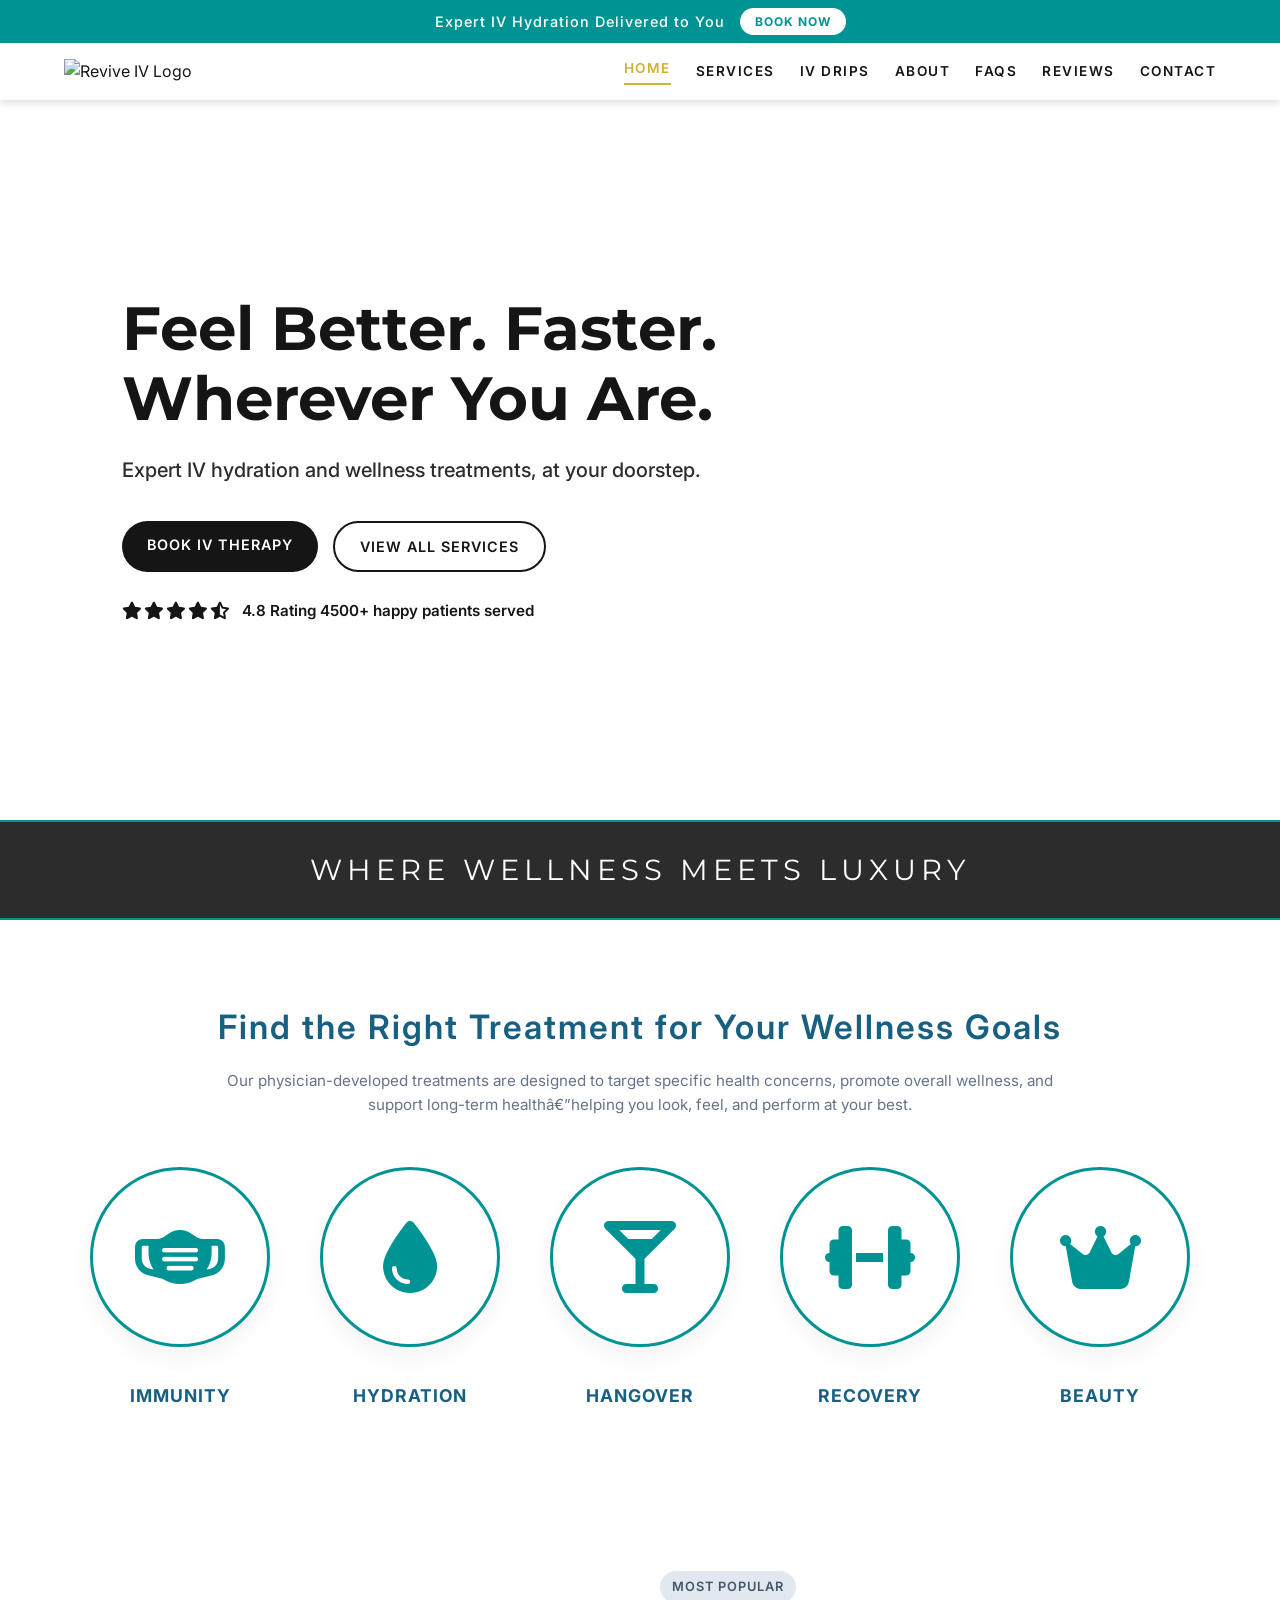
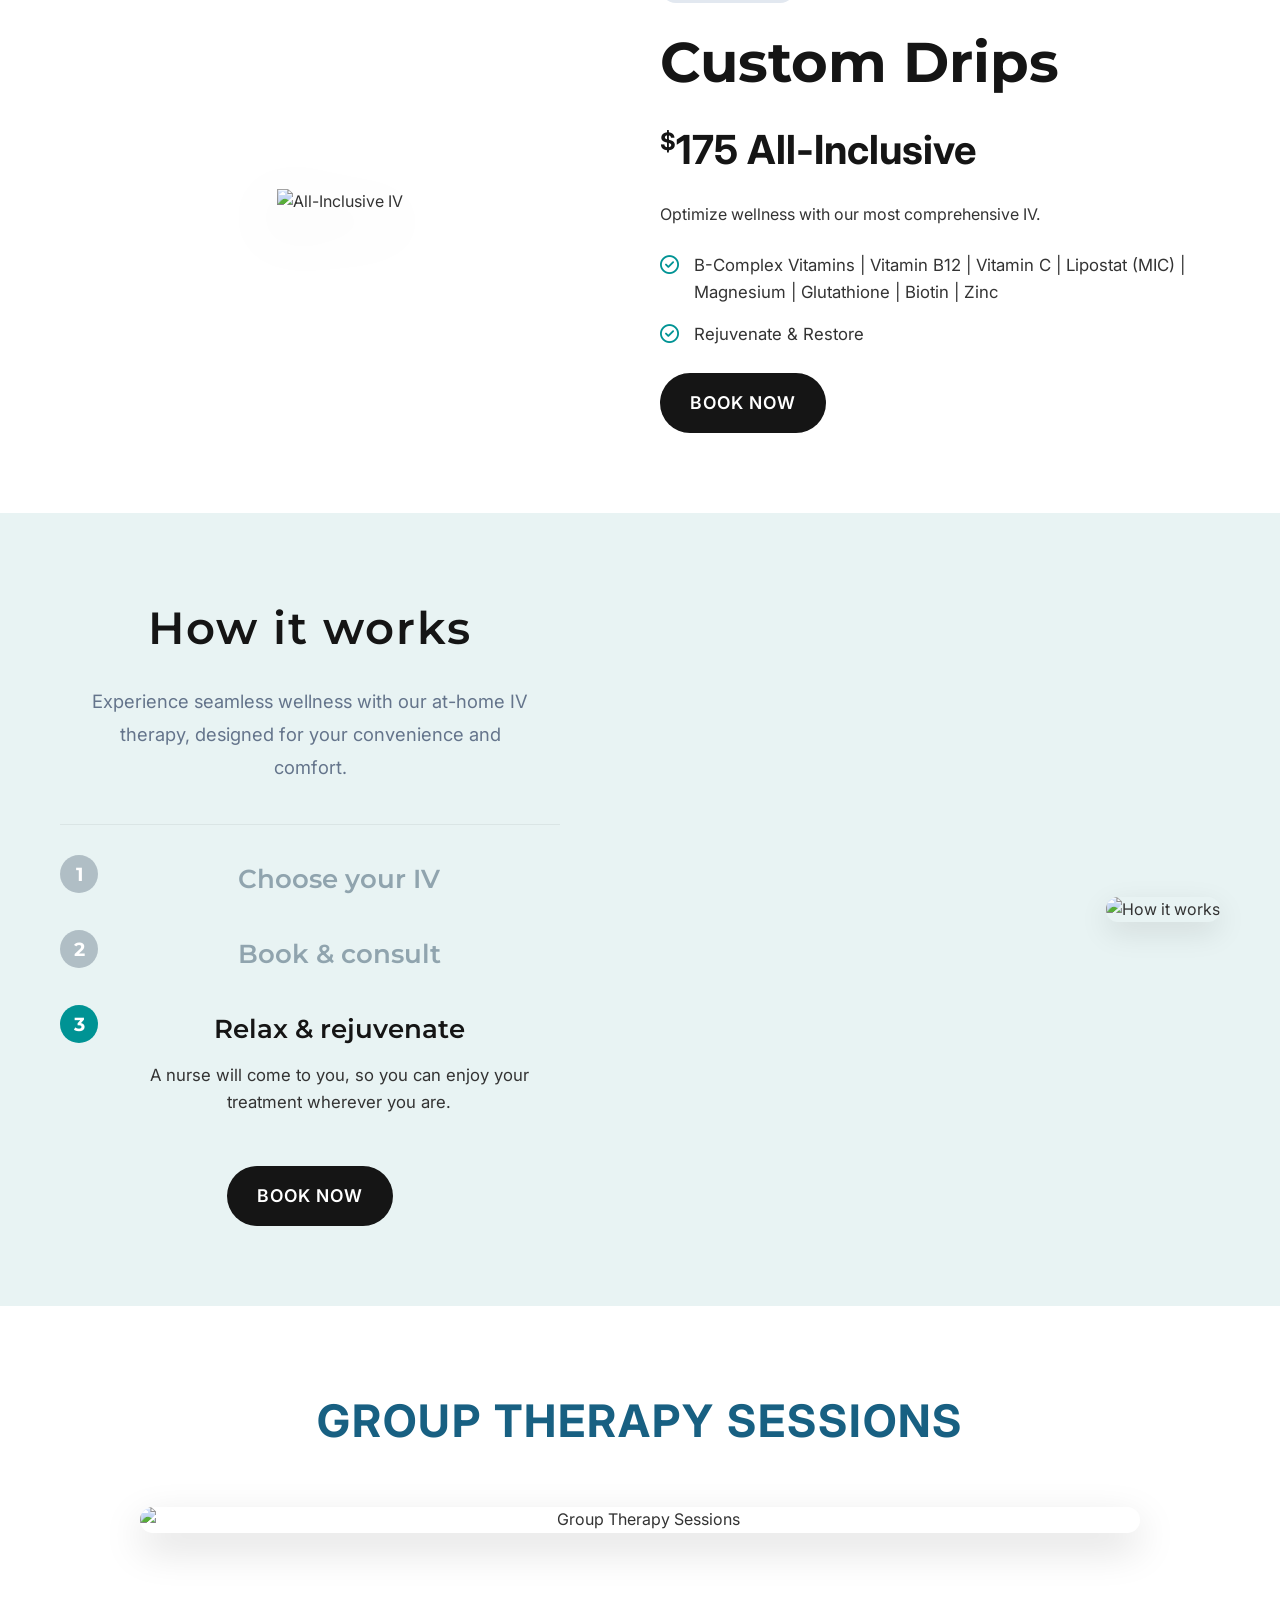
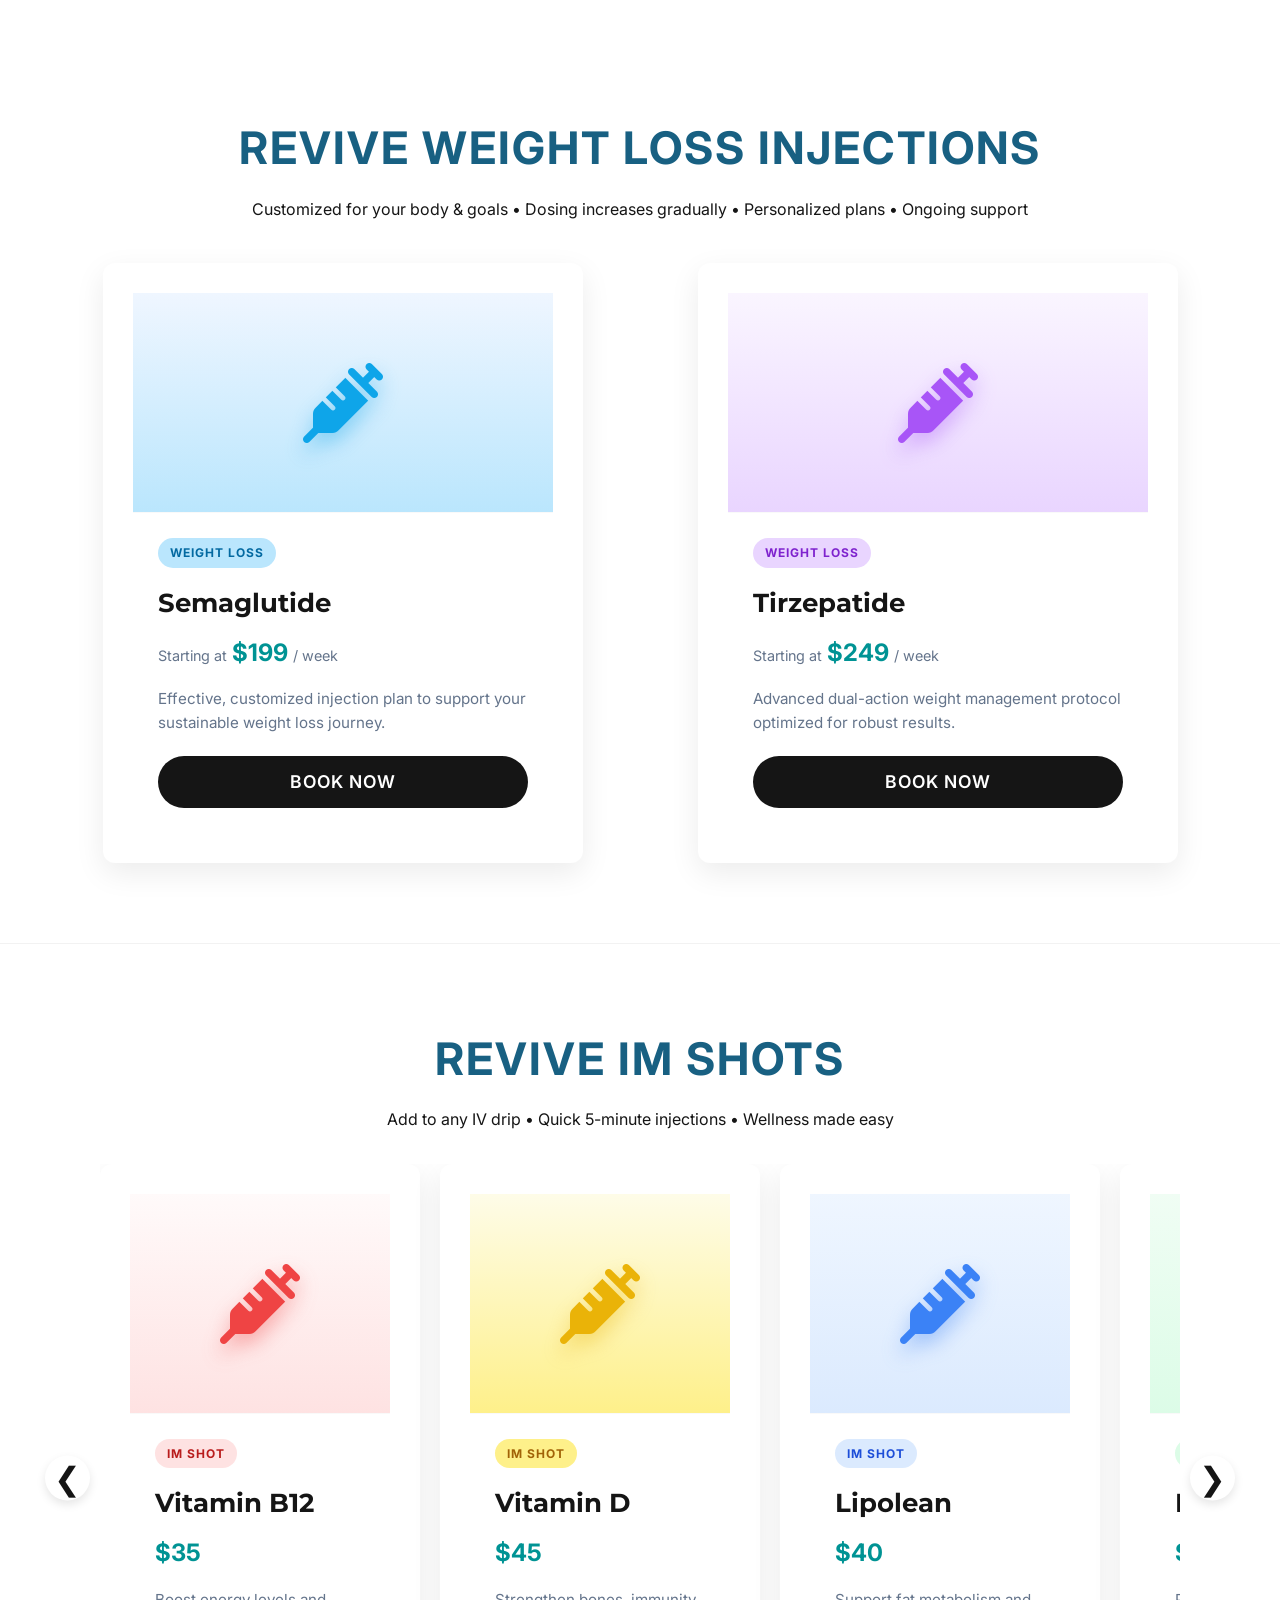
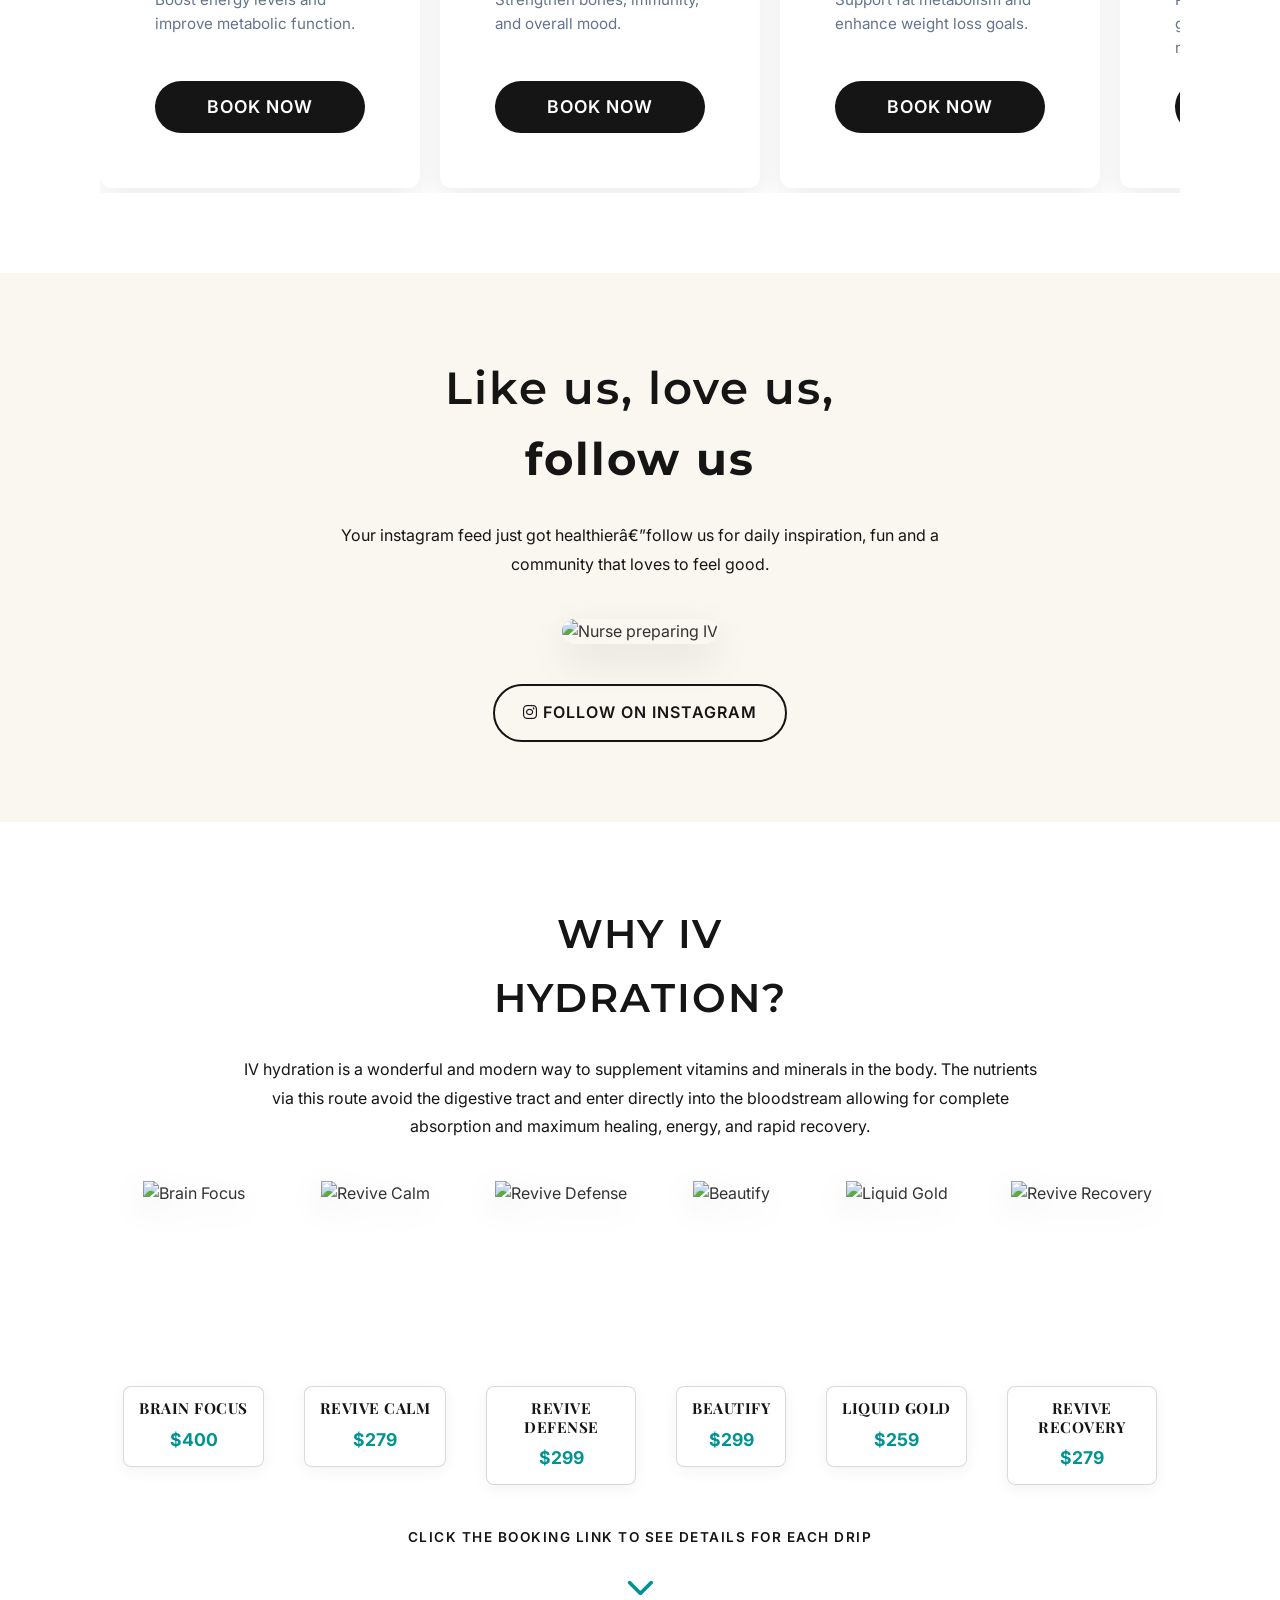
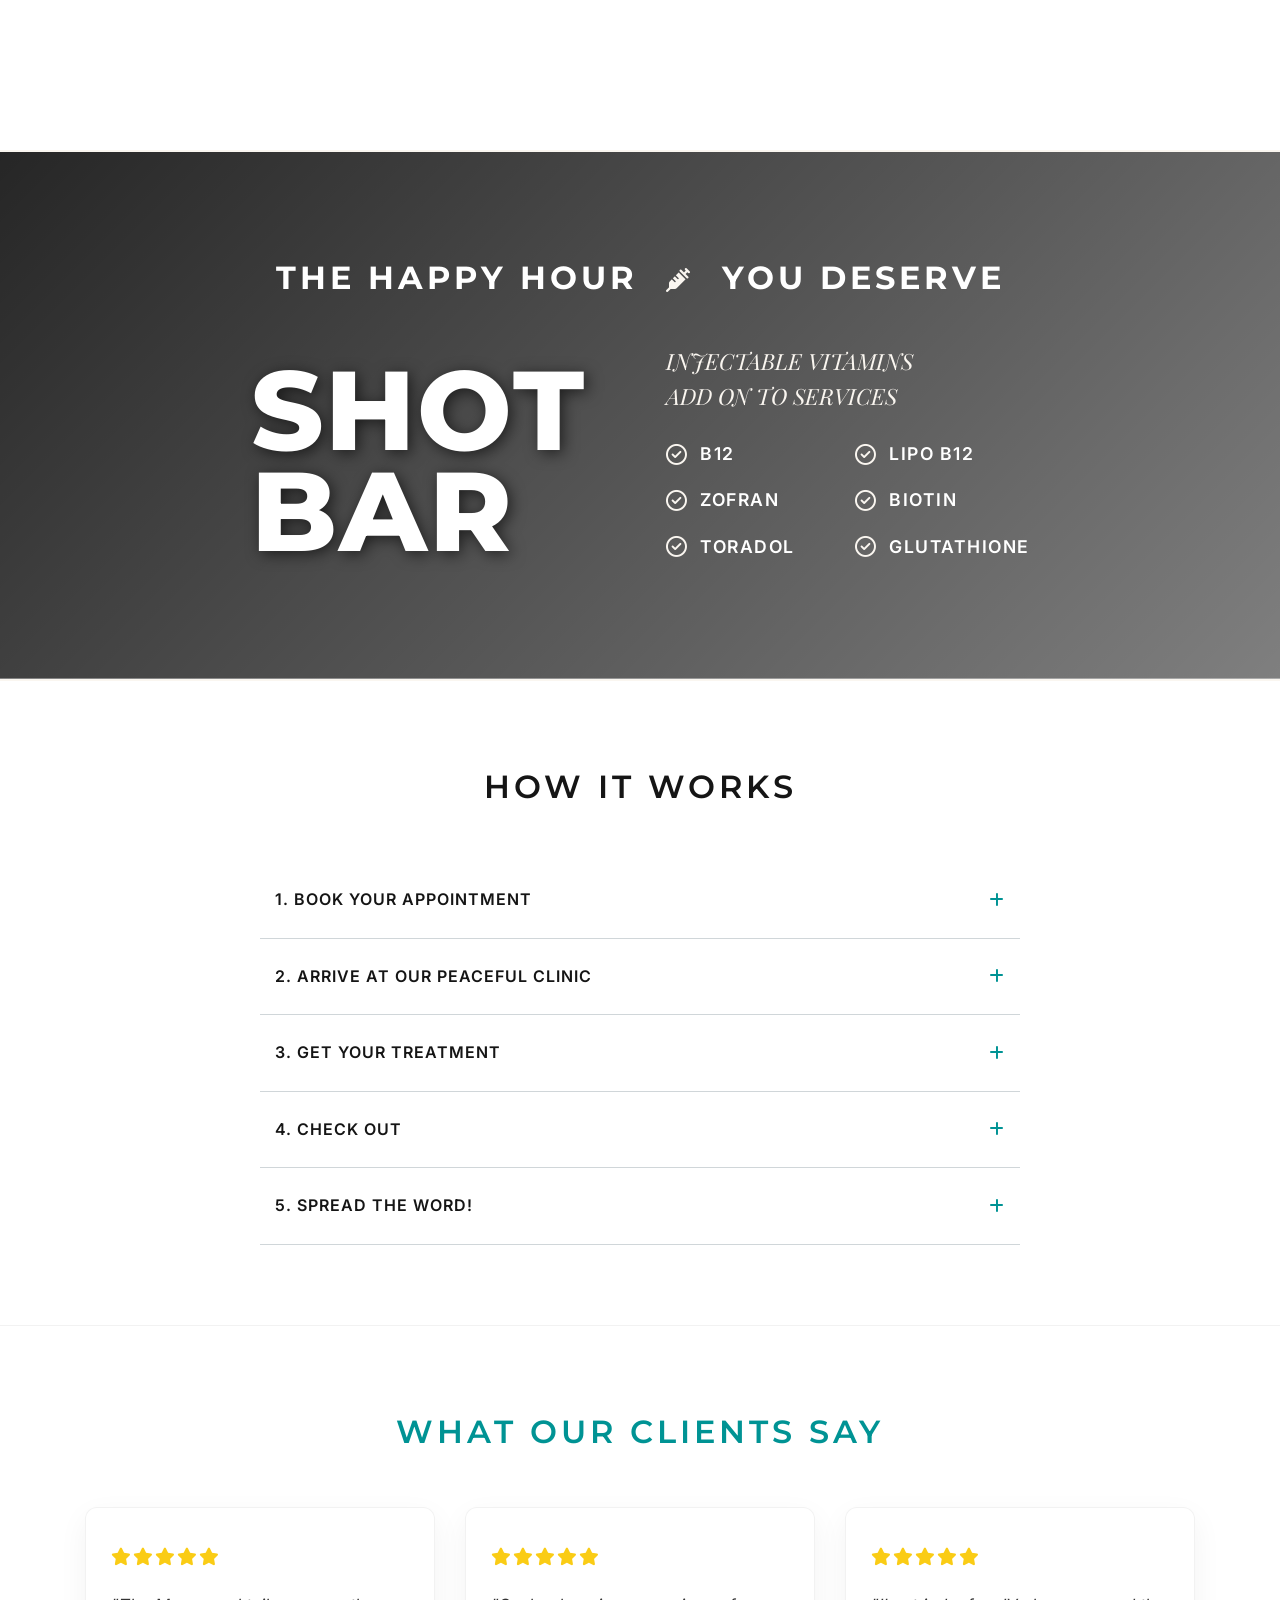
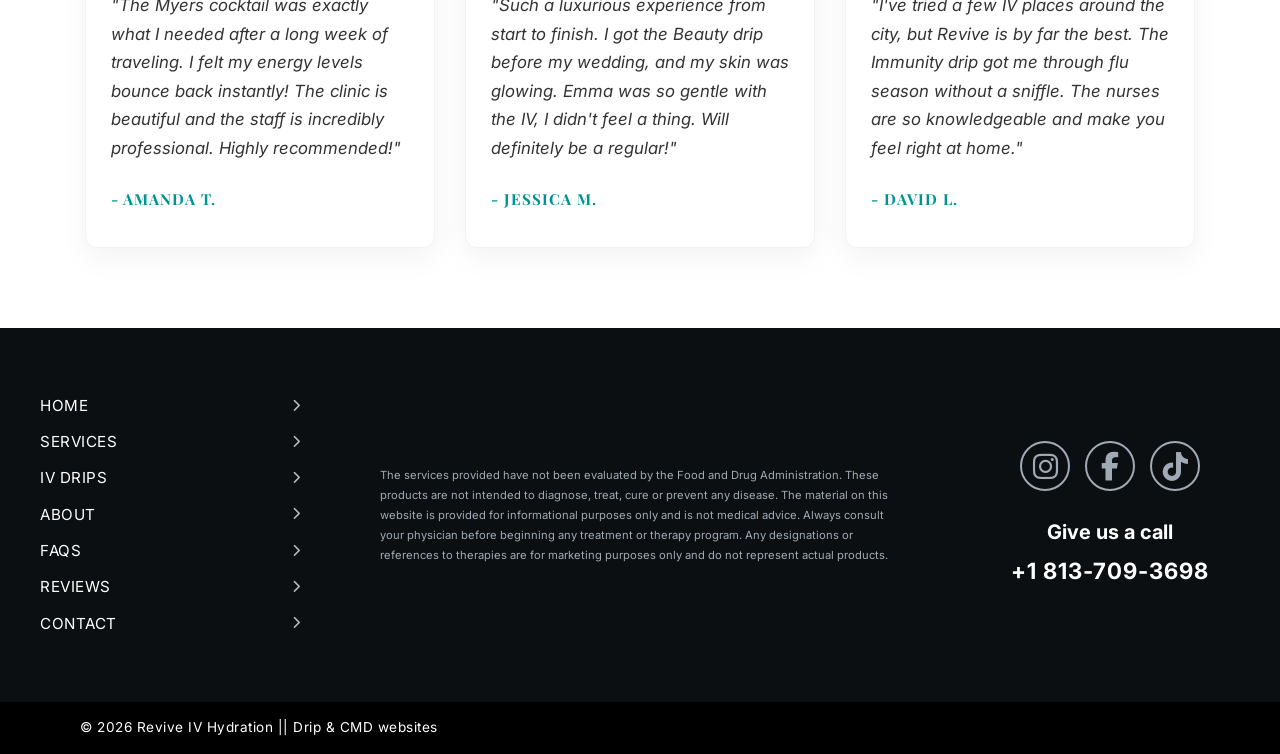
==== commit f36f594e: "Increase max-width of weight loss cards to 480px for a square look" ====
--- a/index.html
+++ b/index.html
@@ -171,13 +171,9 @@
         <div class="container text-center" style="max-width: 1200px;">
             <h2 class="section-title diff-title" style="margin-bottom: 10px; font-family: 'Inter', sans-serif; font-size: 2.8rem; color: #186082; font-weight: 700; text-transform: uppercase;">Revive Weight Loss Injections</h2>
             <p class="section-desc">Customized for your body & goals • Dosing increases gradually • Personalized plans • Ongoing support</p>
-            
-            <div class="carousel-wrapper">
-                <button class="carousel-btn left-btn" aria-label="Previous"><i class="fa-solid fa-chevron-left"></i></button>
-                <button class="carousel-btn right-btn" aria-label="Next"><i class="fa-solid fa-chevron-right"></i></button>
-                <div class="product-carousel" style="justify-content: flex-start; text-align: left;">
+            <div class="product-container" style="display: flex; justify-content: center; gap: 30px; flex-wrap: wrap; margin-top: 40px; text-align: left;">
                 <!-- Weight Loss Item 1 -->
-                <div class="product-card-single" style="box-shadow: 0 10px 30px rgba(0,0,0,0.08); background: #fff; border-radius: 12px; overflow: hidden; display: flex; flex-direction: column;">
+                <div class="product-card-single" style="box-shadow: 0 10px 30px rgba(0,0,0,0.08); background: #fff; border-radius: 12px; overflow: hidden; display: flex; flex-direction: column; width: 100%; max-width: 480px;">
                     <div style="height: 220px; display: flex; align-items: center; justify-content: center; background: linear-gradient(180deg, #eff6ff, #bae6fd); border-bottom: 1px solid #f9f9f9;">
                         <i class="fa-solid fa-syringe" style="font-size: 5rem; color: #0ea5e9; filter: drop-shadow(0 10px 10px rgba(14, 165, 233, 0.4));"></i>
                     </div>
@@ -193,7 +189,7 @@
                 </div>
 
                 <!-- Weight Loss Item 2 -->
-                <div class="product-card-single" style="box-shadow: 0 10px 30px rgba(0,0,0,0.08); background: #fff; border-radius: 12px; overflow: hidden; display: flex; flex-direction: column;">
+                <div class="product-card-single" style="box-shadow: 0 10px 30px rgba(0,0,0,0.08); background: #fff; border-radius: 12px; overflow: hidden; display: flex; flex-direction: column; width: 100%; max-width: 480px;">
                     <div style="height: 220px; display: flex; align-items: center; justify-content: center; background: linear-gradient(180deg, #faf5ff, #e9d5ff); border-bottom: 1px solid #f9f9f9;">
                         <i class="fa-solid fa-syringe" style="font-size: 5rem; color: #a855f7; filter: drop-shadow(0 10px 10px rgba(168, 85, 247, 0.4));"></i>
                     </div>
@@ -206,7 +202,6 @@
                         </div>
                         <a href="book.html" class="btn-dark" style="text-align: center; display: block; padding: 12px; background: var(--primary); color: white; border-radius: 30px; font-weight: 600; text-decoration: none; margin-top: auto;">BOOK NOW</a>
                     </div>
-                </div>
                 </div>
             </div>
         </div>
@@ -219,8 +214,8 @@
             <p class="section-desc" style="margin-bottom: 30px;">Add to any IV drip • Quick 5-minute injections • Wellness made easy</p>
             
             <div class="carousel-wrapper">
-                <button class="carousel-btn left-btn" aria-label="Previous"><i class="fa-solid fa-chevron-left"></i></button>
-                <button class="carousel-btn right-btn" aria-label="Next"><i class="fa-solid fa-chevron-right"></i></button>
+                <button class="carousel-btn left-btn" aria-label="Previous">&#10094;</button>
+                <button class="carousel-btn right-btn" aria-label="Next">&#10095;</button>
                 <div class="product-carousel" style="justify-content: flex-start; text-align: left;">
                 <!-- Item 1 -->
                 <div class="product-card-single" style="box-shadow: 0 10px 30px rgba(0,0,0,0.08); background: #fff; border-radius: 12px; overflow: hidden; display: flex; flex-direction: column;">
--- a/styles.css
+++ b/styles.css
@@ -1919,31 +1919,28 @@
     position: absolute;
     top: 50%;
     transform: translateY(-50%);
-    background: white;
+    background: transparent;
     color: var(--primary);
     border: none;
-    width: 45px;
-    height: 45px;
-    border-radius: 50%;
-    box-shadow: 0 4px 15px rgba(0,0,0,0.1);
-    font-size: 1.2rem;
+    font-size: 2rem;
+    font-weight: 300;
     cursor: pointer;
     z-index: 10;
     display: flex;
     justify-content: center;
     align-items: center;
     transition: all 0.3s ease;
+    padding: 10px;
 }
 .carousel-btn:hover {
-    background: var(--accent);
-    color: white;
-    box-shadow: 0 6px 20px rgba(0,147,148,0.3);
+    color: var(--accent);
+    transform: translateY(-50%) scale(1.1);
 }
 .carousel-btn.left-btn {
-    left: -10px;
+    left: -15px;
 }
 .carousel-btn.right-btn {
-    right: -10px;
+    right: -15px;
 }
 
 .product-carousel {
@@ -1951,16 +1948,18 @@
     overflow-x: auto;
     scroll-snap-type: x mandatory;
     gap: 20px;
-    padding-bottom: 20px;
+    padding-bottom: 5px;
     margin-top: 30px;
-    scrollbar-width: none; /* Hide scrollbar for Firefox */
-    -ms-overflow-style: none; /* Hide scrollbar for IE/Edge */
+    scrollbar-width: none !important; /* Hide scrollbar for Firefox */
+    -ms-overflow-style: none !important; /* Hide scrollbar for IE/Edge */
     -webkit-overflow-scrolling: touch;
     cursor: grab;
 }
 
 .product-carousel::-webkit-scrollbar {
-    display: none; /* Hide scrollbar for Chrome/Safari */
+    display: none !important; /* Hide scrollbar for Chrome/Safari */
+    width: 0 !important;
+    height: 0 !important;
 }
 
 .product-carousel.active {
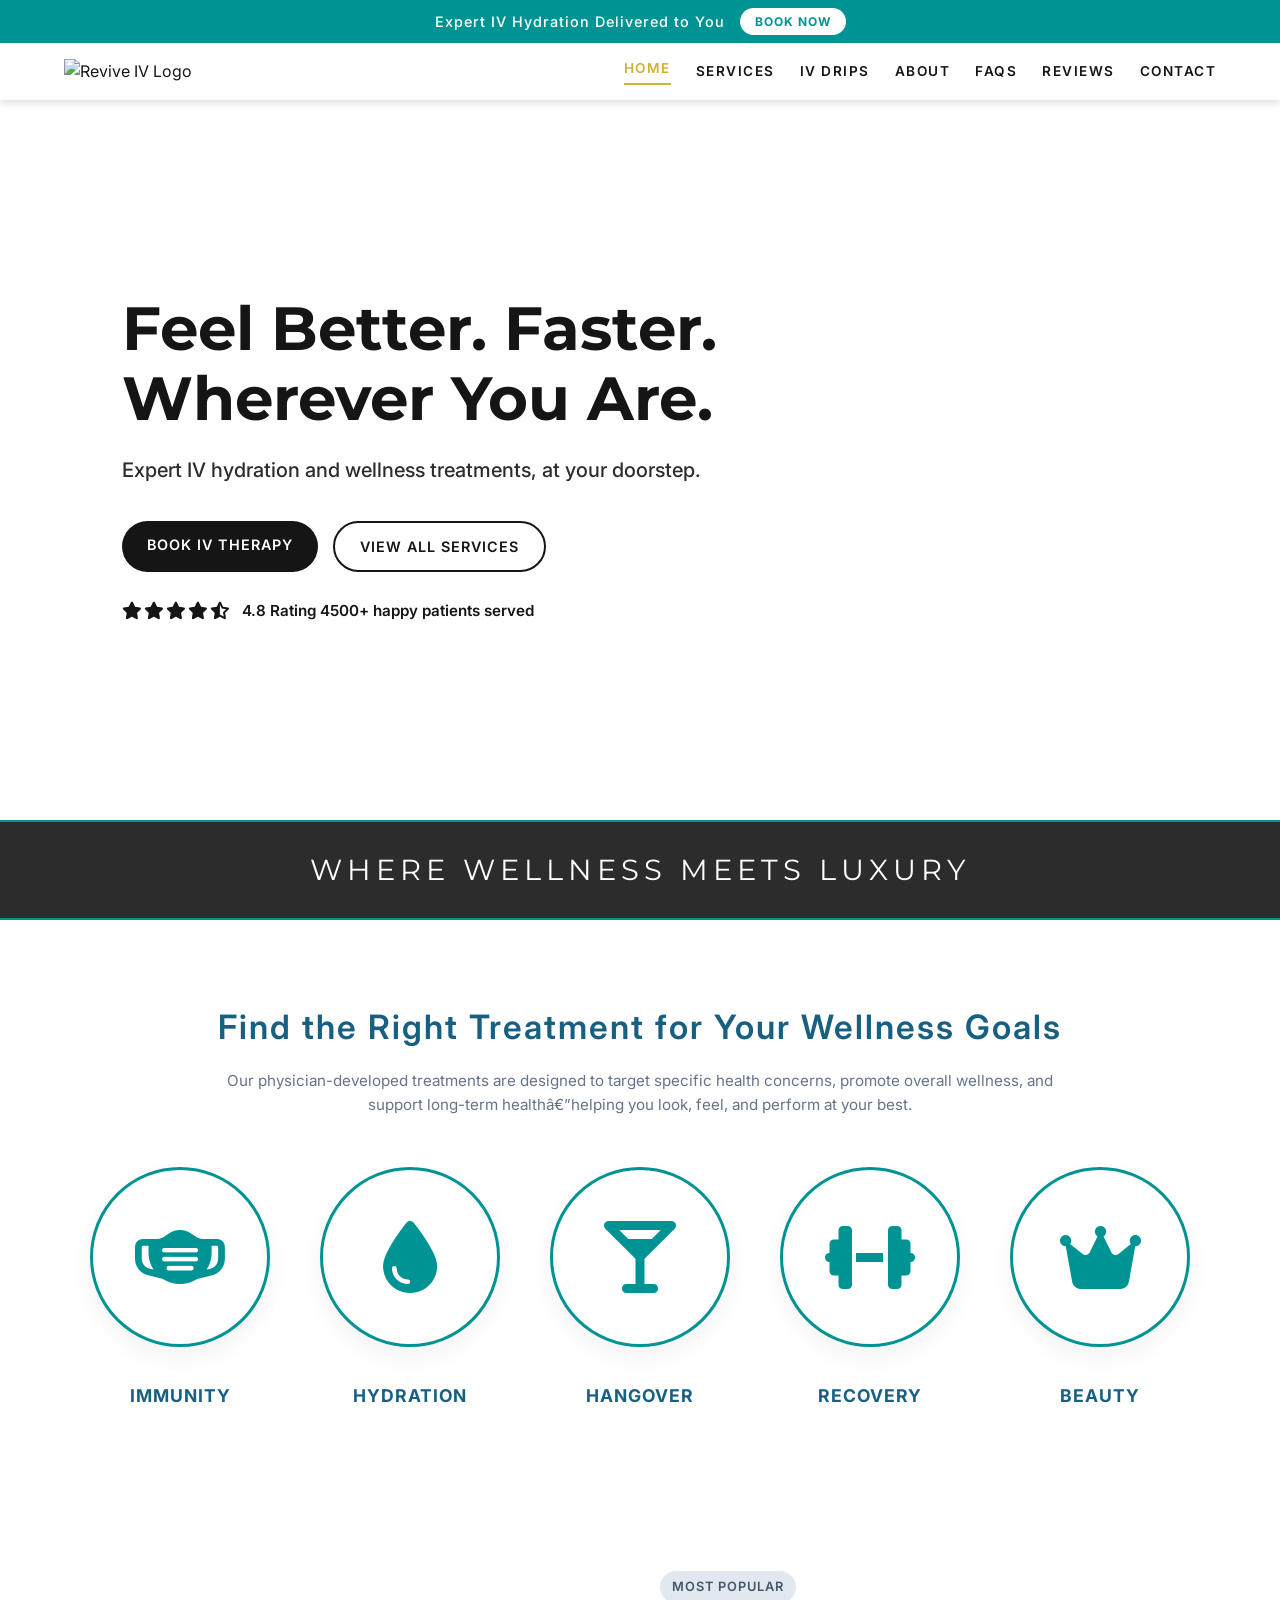
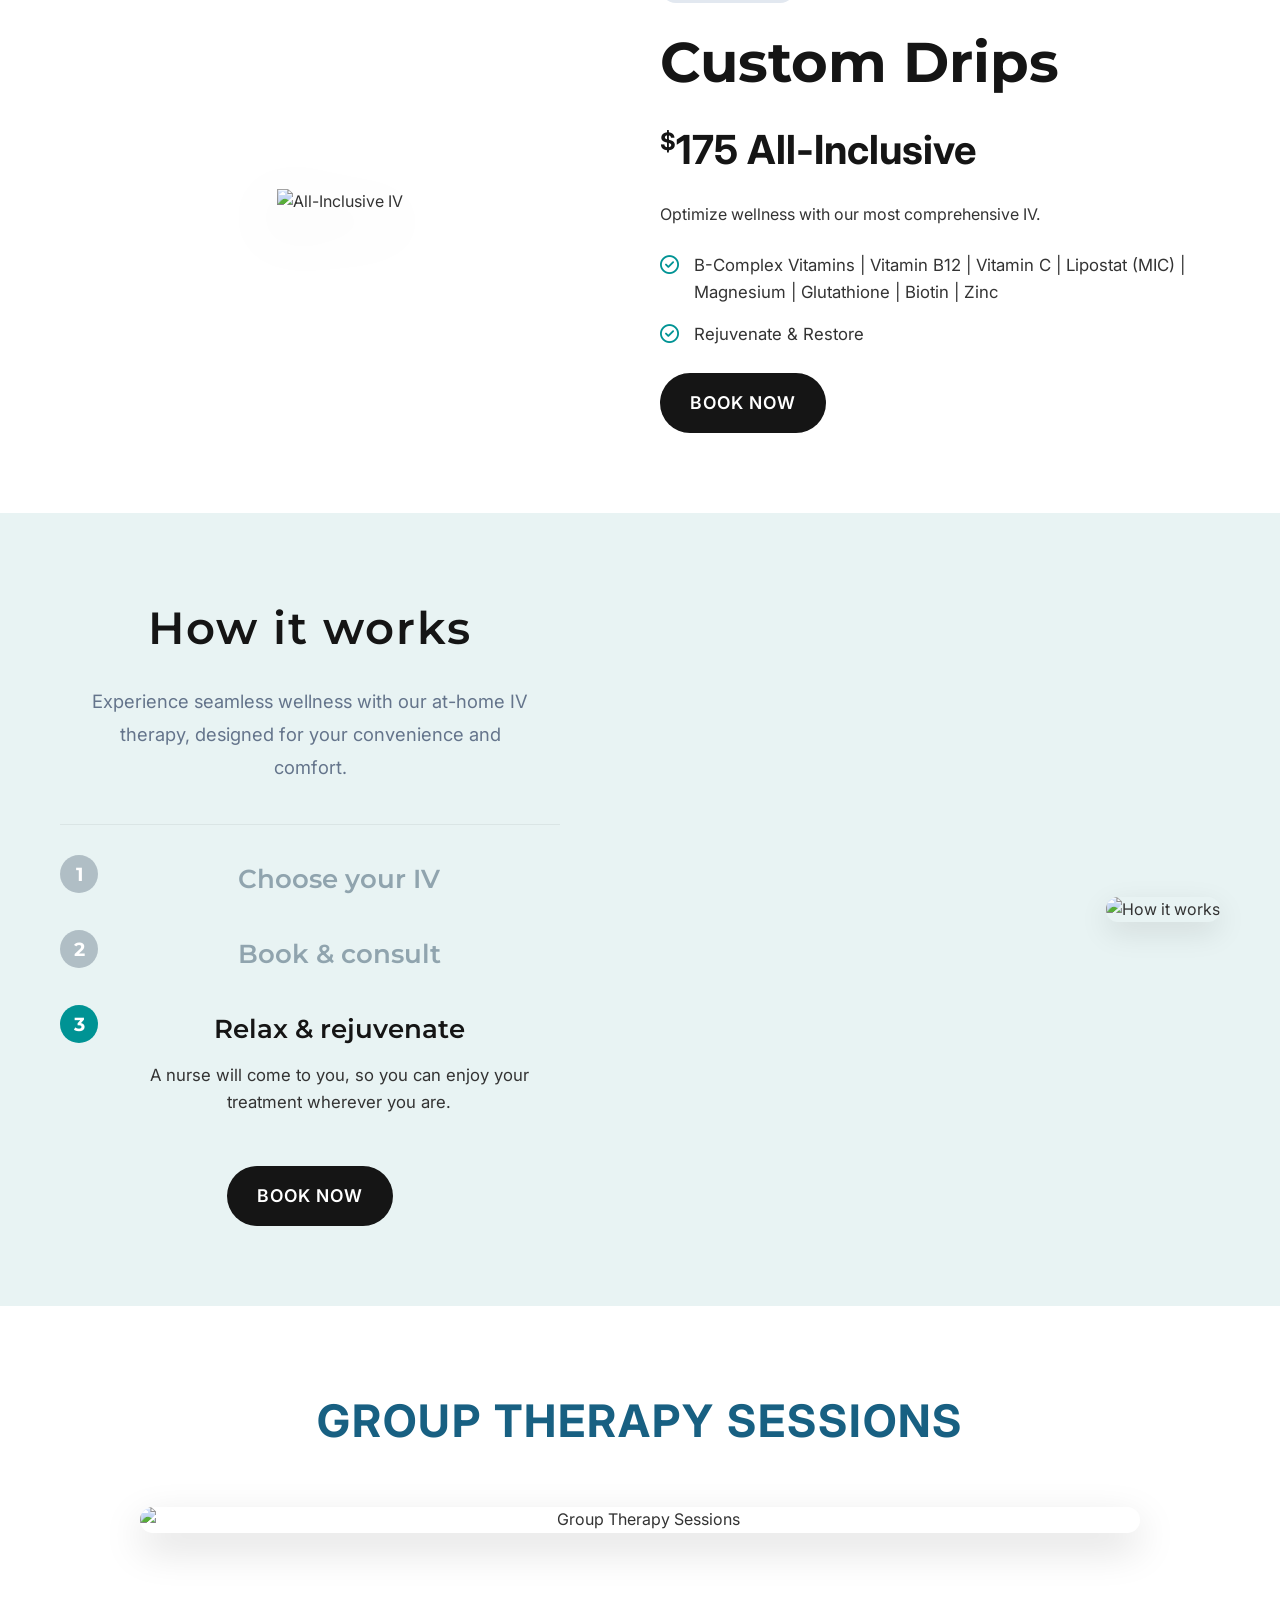
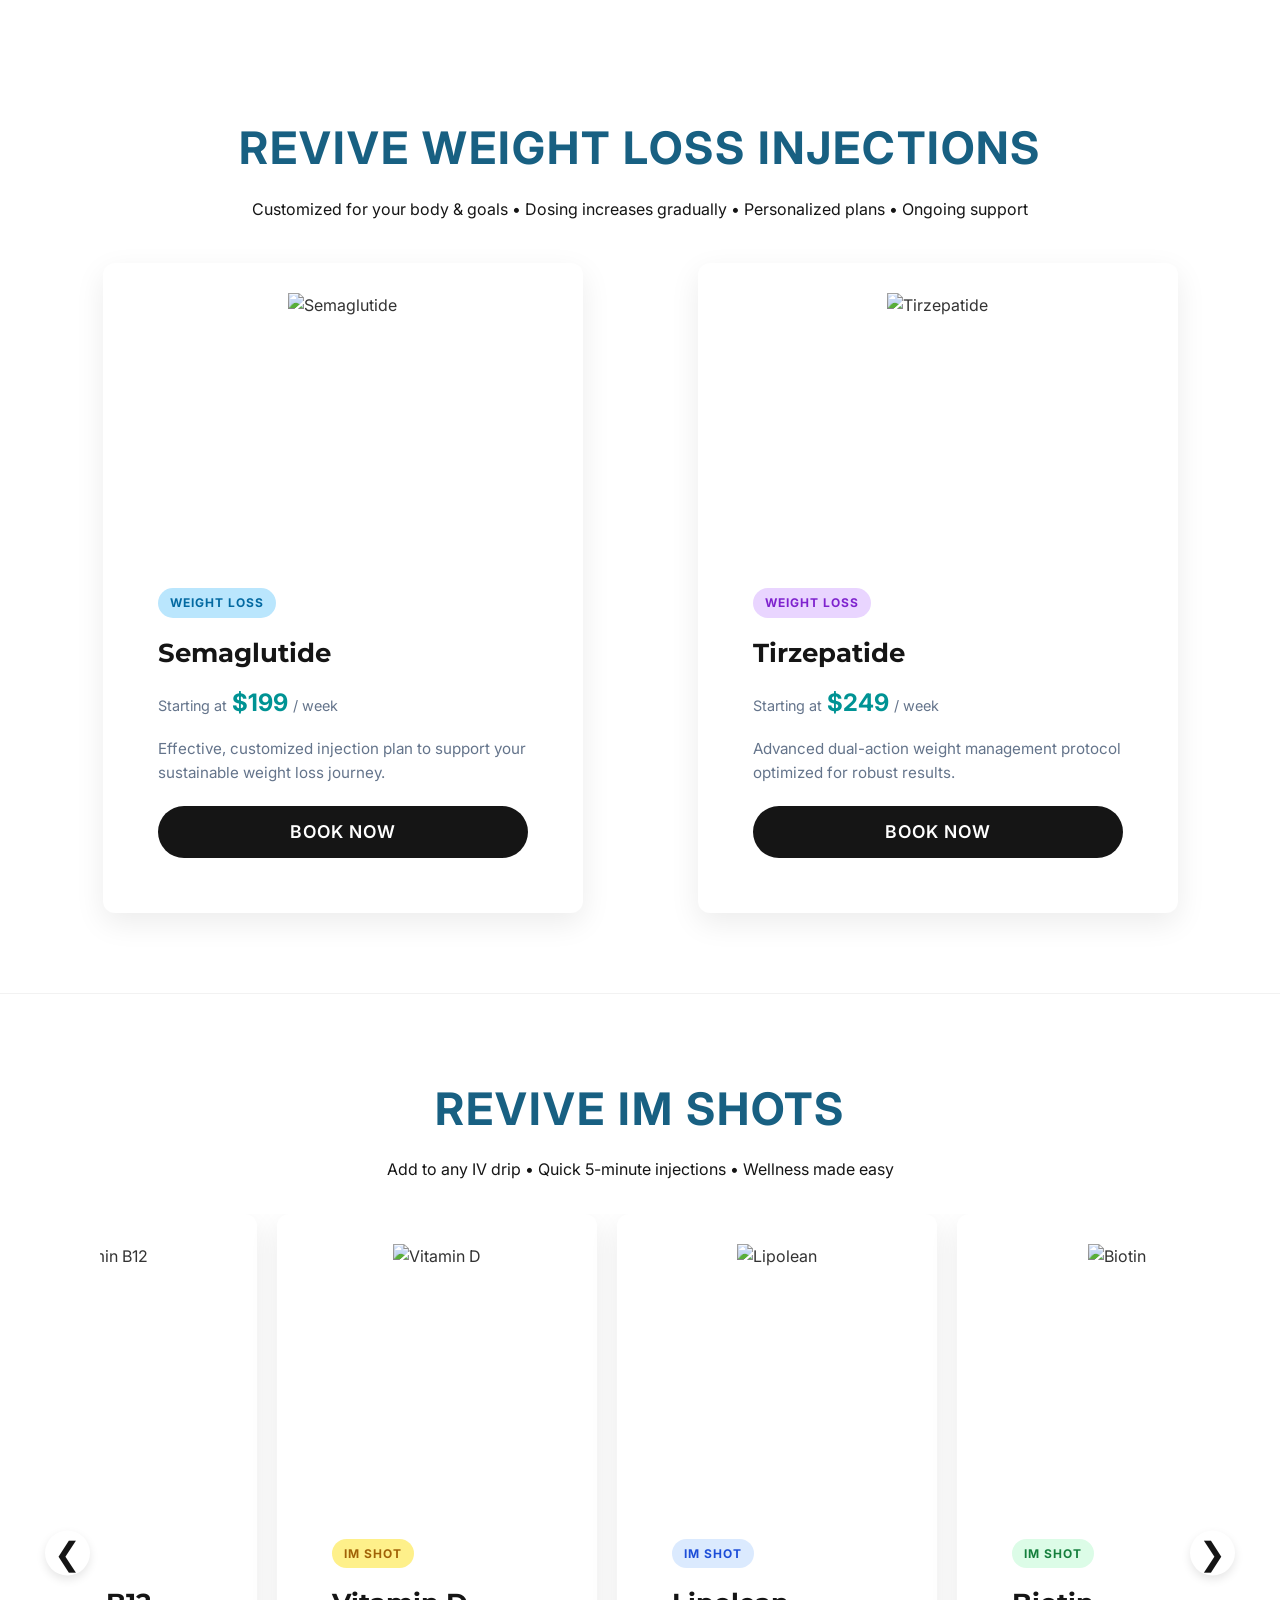
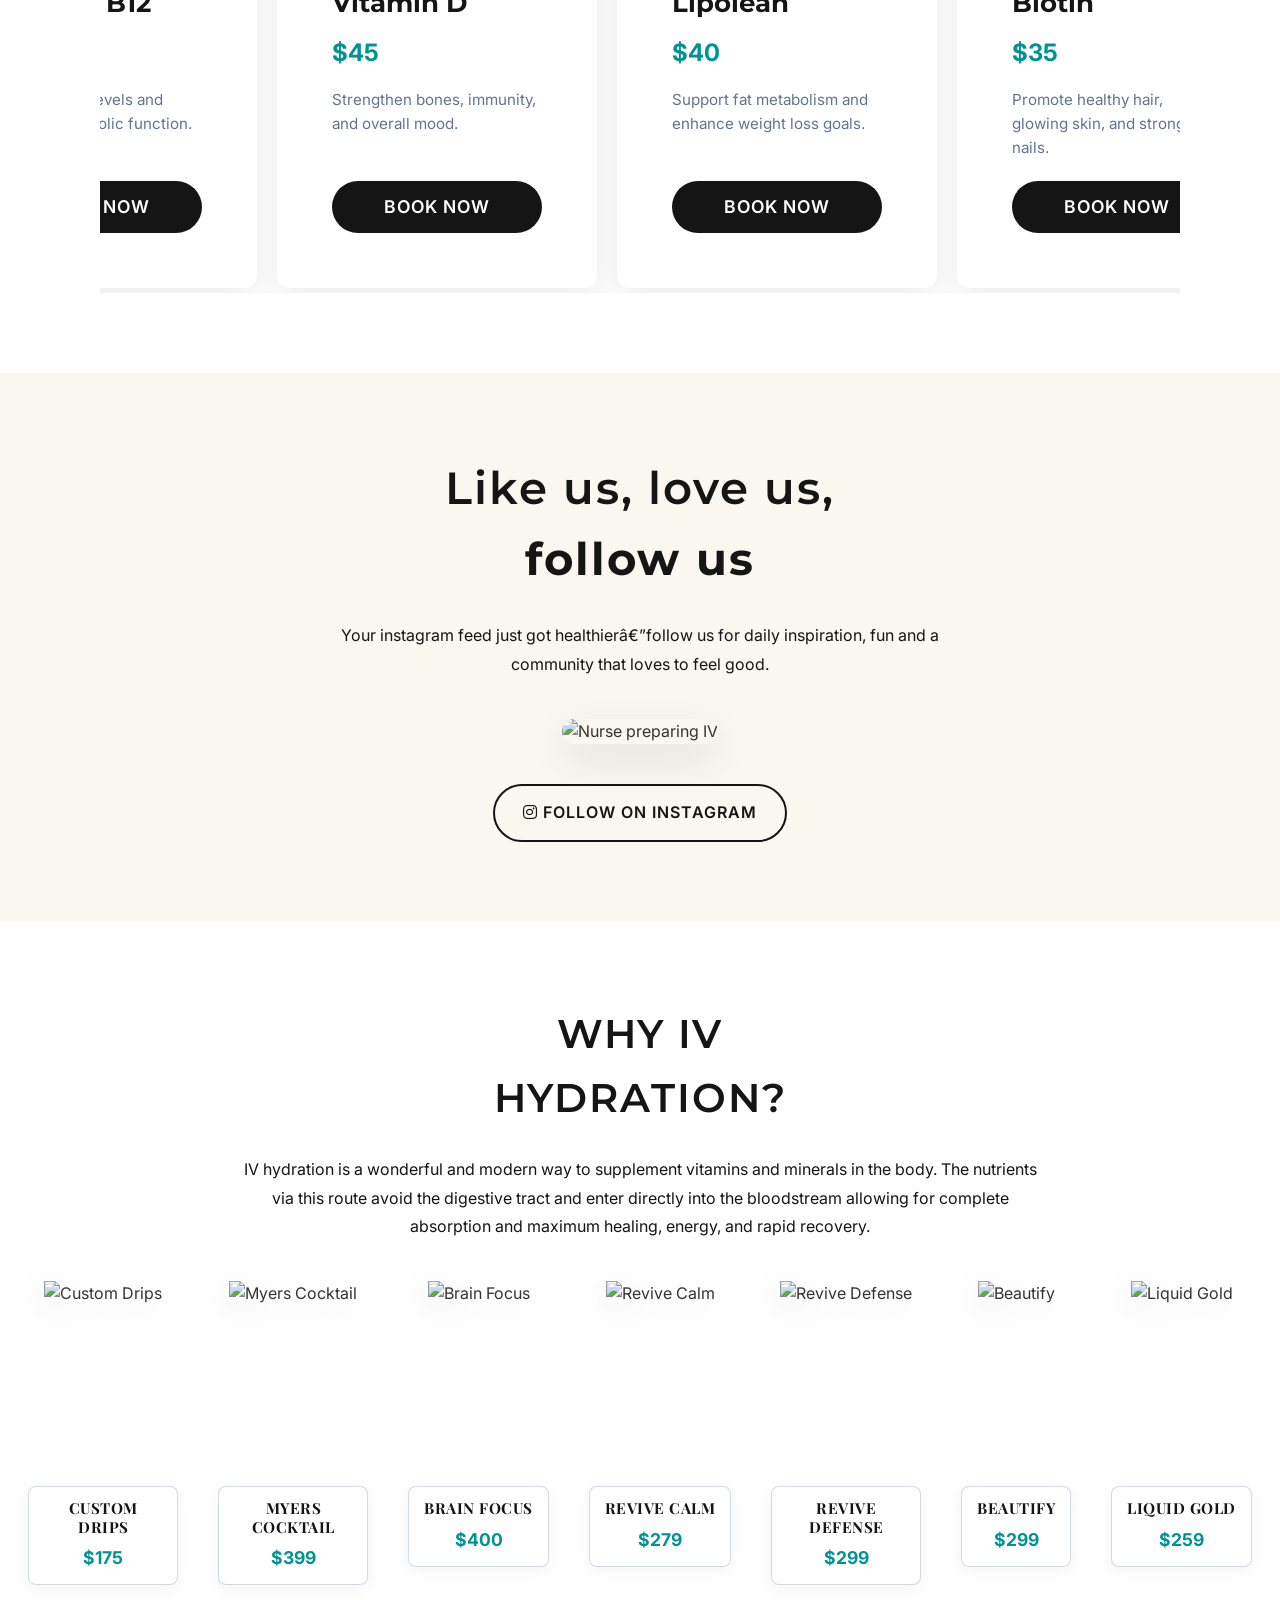
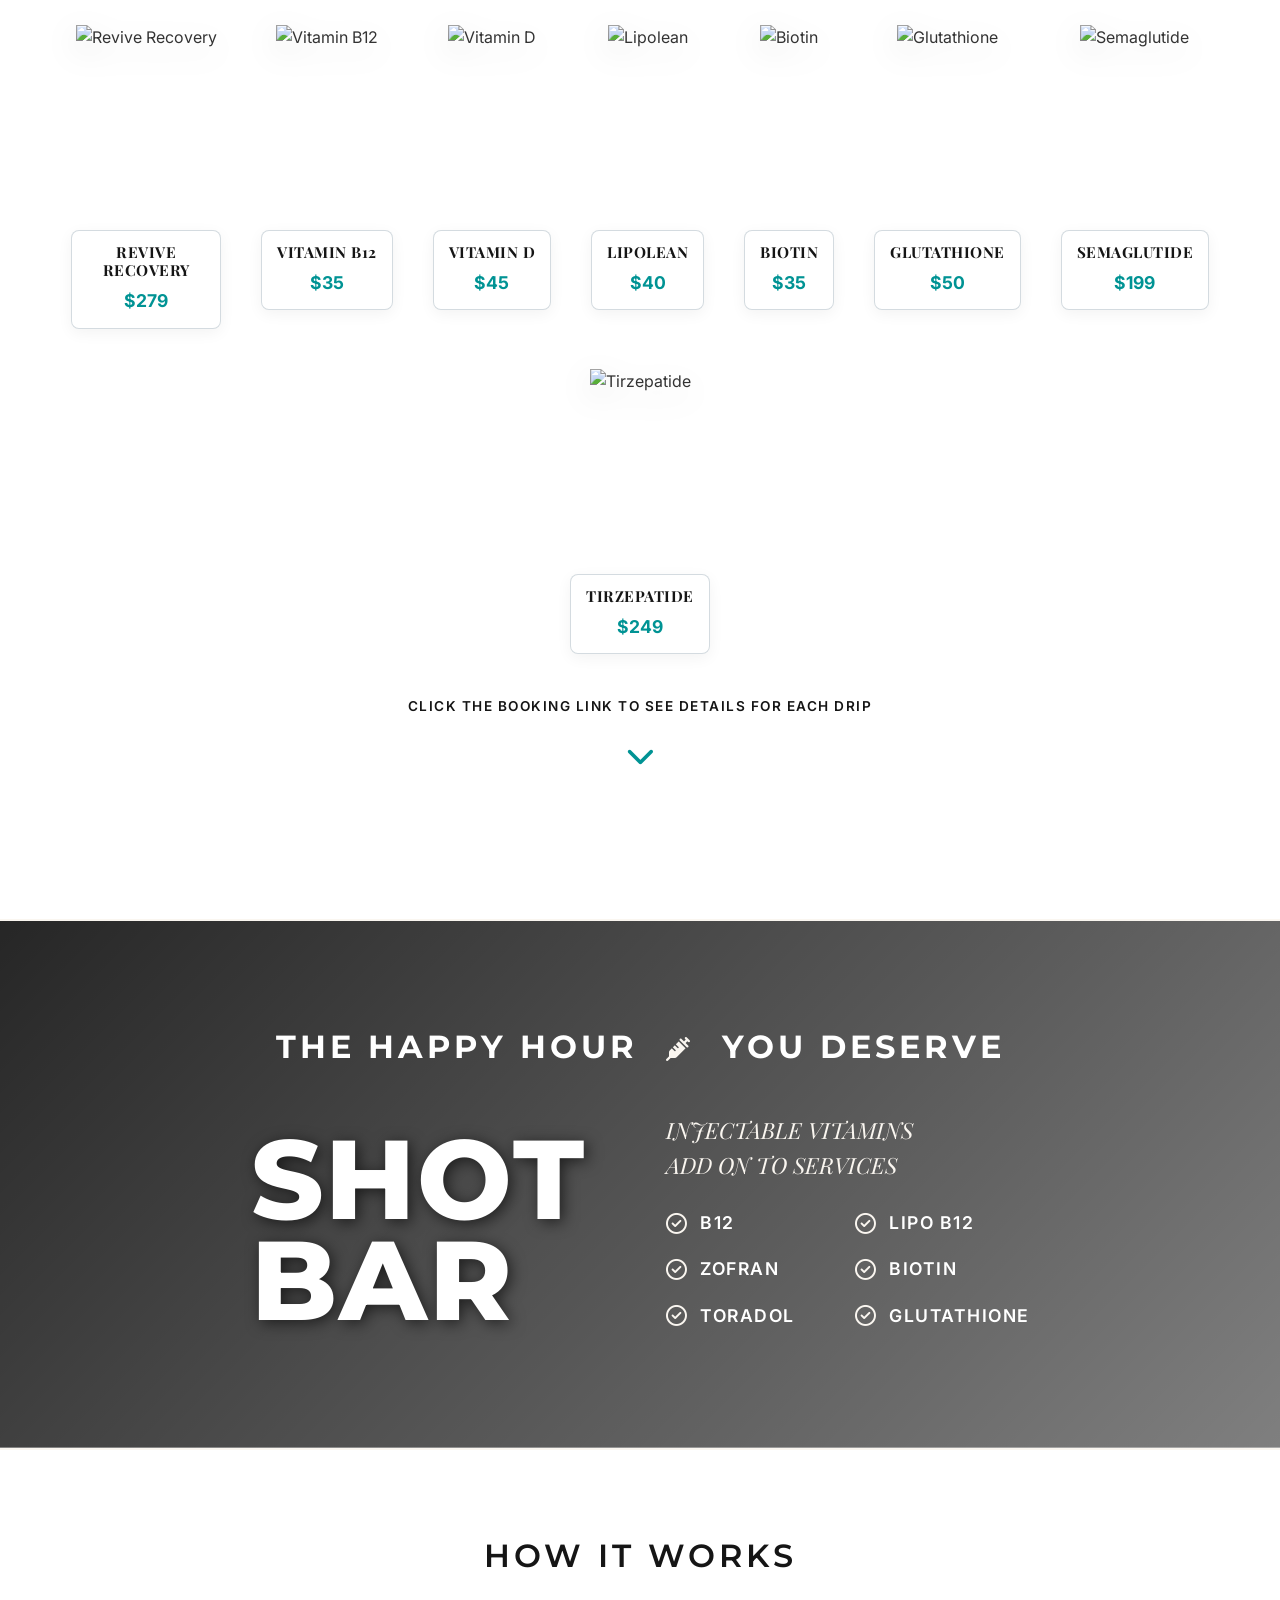
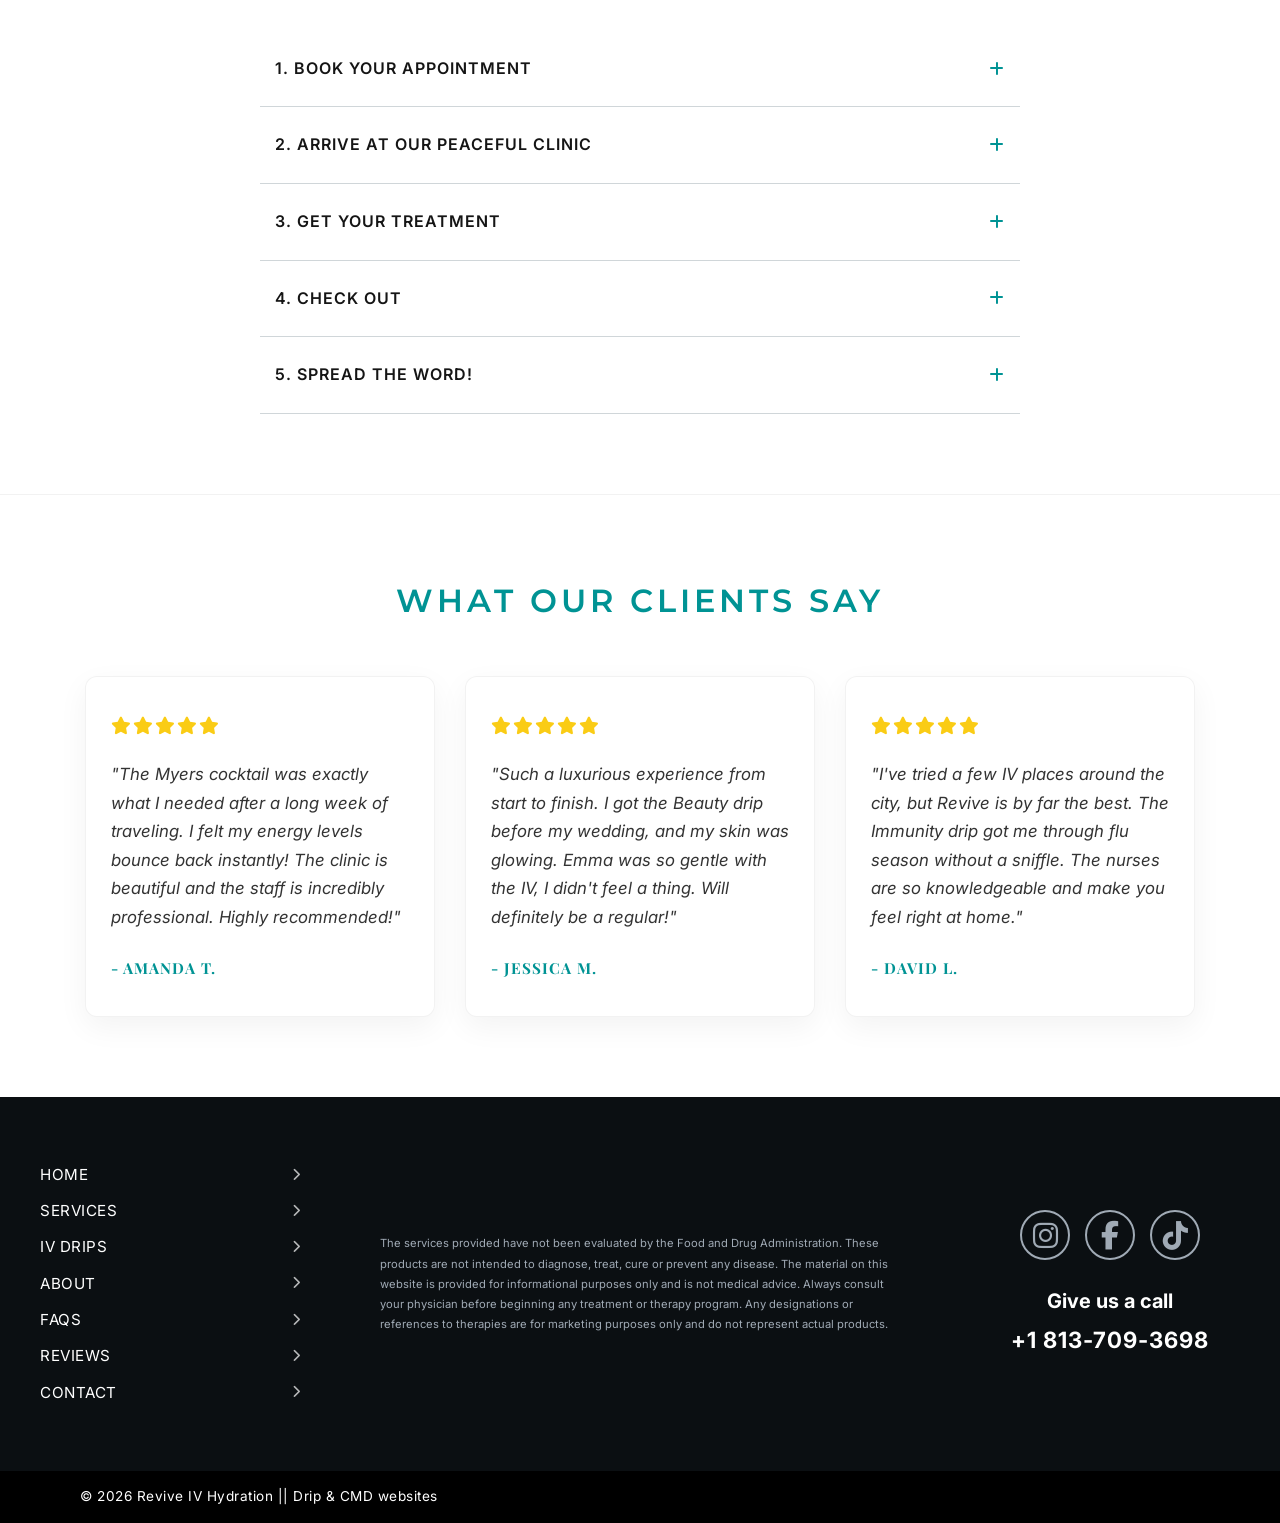
==== commit 33839d51: "Update TikTok link in footer" ====
--- a/index.html
+++ b/index.html
@@ -174,9 +174,7 @@
             <div class="product-container" style="display: flex; justify-content: center; gap: 30px; flex-wrap: wrap; margin-top: 40px; text-align: left;">
                 <!-- Weight Loss Item 1 -->
                 <div class="product-card-single" style="box-shadow: 0 10px 30px rgba(0,0,0,0.08); background: #fff; border-radius: 12px; overflow: hidden; display: flex; flex-direction: column; width: 100%; max-width: 480px;">
-                    <div style="height: 220px; display: flex; align-items: center; justify-content: center; background: linear-gradient(180deg, #eff6ff, #bae6fd); border-bottom: 1px solid #f9f9f9;">
-                        <i class="fa-solid fa-syringe" style="font-size: 5rem; color: #0ea5e9; filter: drop-shadow(0 10px 10px rgba(14, 165, 233, 0.4));"></i>
-                    </div>
+                    <img src="https://res.cloudinary.com/dpcidympa/image/upload/q_auto/f_auto/v1776218208/Semaglutide_rxmk9p.png" alt="Semaglutide">
                     <div class="card-content" style="padding: 25px; flex-grow: 1; display: flex; flex-direction: column;">
                         <div>
                             <span class="badge" style="background:#bae6fd; color:#0369a1; padding: 5px 12px; border-radius: 20px; font-size: 0.75rem; font-weight: 700; display: inline-block; margin-bottom: 15px;">WEIGHT LOSS</span>
@@ -190,9 +188,7 @@
 
                 <!-- Weight Loss Item 2 -->
                 <div class="product-card-single" style="box-shadow: 0 10px 30px rgba(0,0,0,0.08); background: #fff; border-radius: 12px; overflow: hidden; display: flex; flex-direction: column; width: 100%; max-width: 480px;">
-                    <div style="height: 220px; display: flex; align-items: center; justify-content: center; background: linear-gradient(180deg, #faf5ff, #e9d5ff); border-bottom: 1px solid #f9f9f9;">
-                        <i class="fa-solid fa-syringe" style="font-size: 5rem; color: #a855f7; filter: drop-shadow(0 10px 10px rgba(168, 85, 247, 0.4));"></i>
-                    </div>
+                    <img src="https://res.cloudinary.com/dpcidympa/image/upload/v1776218208/Tirzepatide_i5dzac.png" alt="Tirzepatide">
                     <div class="card-content" style="padding: 25px; flex-grow: 1; display: flex; flex-direction: column;">
                         <div>
                             <span class="badge" style="background:#e9d5ff; color:#7e22ce; padding: 5px 12px; border-radius: 20px; font-size: 0.75rem; font-weight: 700; display: inline-block; margin-bottom: 15px;">WEIGHT LOSS</span>
@@ -219,9 +215,7 @@
                 <div class="product-carousel" style="justify-content: flex-start; text-align: left;">
                 <!-- Item 1 -->
                 <div class="product-card-single" style="box-shadow: 0 10px 30px rgba(0,0,0,0.08); background: #fff; border-radius: 12px; overflow: hidden; display: flex; flex-direction: column;">
-                    <div style="height: 220px; display: flex; align-items: center; justify-content: center; background: linear-gradient(180deg, #fffafa, #fee2e2); border-bottom: 1px solid #f9f9f9;">
-                        <i class="fa-solid fa-syringe" style="font-size: 5rem; color: #ef4444; filter: drop-shadow(0 10px 10px rgba(239, 68, 68, 0.4));"></i>
-                    </div>
+                    <img src="https://res.cloudinary.com/dpcidympa/image/upload/v1776218208/vitamin_b-12_nvw8th.png" alt="Vitamin B12">
                     <div class="card-content" style="padding: 25px; flex-grow: 1; display: flex; flex-direction: column;">
                         <div>
                             <span class="badge" style="background:#fee2e2; color:#b91c1c; padding: 5px 12px; border-radius: 20px; font-size: 0.75rem; font-weight: 700; display: inline-block; margin-bottom: 15px;">IM SHOT</span>
@@ -235,9 +229,7 @@
 
                 <!-- Item 2 -->
                 <div class="product-card-single" style="box-shadow: 0 10px 30px rgba(0,0,0,0.08); background: #fff; border-radius: 12px; overflow: hidden; display: flex; flex-direction: column;">
-                    <div style="height: 220px; display: flex; align-items: center; justify-content: center; background: linear-gradient(180deg, #fefce8, #fef08a); border-bottom: 1px solid #f9f9f9;">
-                        <i class="fa-solid fa-syringe" style="font-size: 5rem; color: #eab308; filter: drop-shadow(0 10px 10px rgba(234, 179, 8, 0.4));"></i>
-                    </div>
+                    <img src="https://res.cloudinary.com/dpcidympa/image/upload/v1776218208/vitamin-d_zsuzaw.png" alt="Vitamin D">
                     <div class="card-content" style="padding: 25px; flex-grow: 1; display: flex; flex-direction: column;">
                         <div>
                             <span class="badge" style="background:#fef08a; color:#a16207; padding: 5px 12px; border-radius: 20px; font-size: 0.75rem; font-weight: 700; display: inline-block; margin-bottom: 15px;">IM SHOT</span>
@@ -251,9 +243,7 @@
 
                 <!-- Item 3 -->
                 <div class="product-card-single" style="box-shadow: 0 10px 30px rgba(0,0,0,0.08); background: #fff; border-radius: 12px; overflow: hidden; display: flex; flex-direction: column;">
-                    <div style="height: 220px; display: flex; align-items: center; justify-content: center; background: linear-gradient(180deg, #eff6ff, #dbeafe); border-bottom: 1px solid #f9f9f9;">
-                        <i class="fa-solid fa-syringe" style="font-size: 5rem; color: #3b82f6; filter: drop-shadow(0 10px 10px rgba(59, 130, 246, 0.4));"></i>
-                    </div>
+                    <img src="https://res.cloudinary.com/dpcidympa/image/upload/v1776220403/Lipolean_tvb5va.png" alt="Lipolean">
                     <div class="card-content" style="padding: 25px; flex-grow: 1; display: flex; flex-direction: column;">
                         <div>
                             <span class="badge" style="background:#dbeafe; color:#1d4ed8; padding: 5px 12px; border-radius: 20px; font-size: 0.75rem; font-weight: 700; display: inline-block; margin-bottom: 15px;">IM SHOT</span>
@@ -267,9 +257,7 @@
 
                 <!-- Item 4 -->
                 <div class="product-card-single" style="box-shadow: 0 10px 30px rgba(0,0,0,0.08); background: #fff; border-radius: 12px; overflow: hidden; display: flex; flex-direction: column;">
-                    <div style="height: 220px; display: flex; align-items: center; justify-content: center; background: linear-gradient(180deg, #f0fdf4, #dcfce7); border-bottom: 1px solid #f9f9f9;">
-                        <i class="fa-solid fa-syringe" style="font-size: 5rem; color: #22c55e; filter: drop-shadow(0 10px 10px rgba(34, 197, 94, 0.4));"></i>
-                    </div>
+                    <img src="https://res.cloudinary.com/dpcidympa/image/upload/v1776218208/biotin_fusdow.png" alt="Biotin">
                     <div class="card-content" style="padding: 25px; flex-grow: 1; display: flex; flex-direction: column;">
                         <div>
                             <span class="badge" style="background:#dcfce7; color:#15803d; padding: 5px 12px; border-radius: 20px; font-size: 0.75rem; font-weight: 700; display: inline-block; margin-bottom: 15px;">IM SHOT</span>
@@ -283,9 +271,7 @@
 
                 <!-- Item 5 -->
                 <div class="product-card-single" style="box-shadow: 0 10px 30px rgba(0,0,0,0.08); background: #fff; border-radius: 12px; overflow: hidden; display: flex; flex-direction: column;">
-                    <div style="height: 220px; display: flex; align-items: center; justify-content: center; background: linear-gradient(180deg, #fdf2f8, #fbcfe8); border-bottom: 1px solid #f9f9f9;">
-                        <i class="fa-solid fa-syringe" style="font-size: 5rem; color: #ec4899; filter: drop-shadow(0 10px 10px rgba(236, 72, 153, 0.4));"></i>
-                    </div>
+                    <img src="https://res.cloudinary.com/dpcidympa/image/upload/v1776218208/Glutathione_xx4hc2.png" alt="Glutathione">
                     <div class="card-content" style="padding: 25px; flex-grow: 1; display: flex; flex-direction: column;">
                         <div>
                             <span class="badge" style="background:#fbcfe8; color:#be185d; padding: 5px 12px; border-radius: 20px; font-size: 0.75rem; font-weight: 700; display: inline-block; margin-bottom: 15px;">IM SHOT</span>
@@ -312,7 +298,7 @@
             </div>
             
             <div style="margin-top: 40px;">
-                <a href="https://instagram.com" target="_blank" class="btn-outline-dark"><i class="fa-brands fa-instagram"></i> FOLLOW ON INSTAGRAM</a>
+                <a href="https://www.instagram.com/reviveivdrip_/" target="_blank" class="btn-outline-dark"><i class="fa-brands fa-instagram"></i> FOLLOW ON INSTAGRAM</a>
             </div>
         </div>
     </section>
@@ -328,6 +314,21 @@
 
         <!-- IV Bags Display -->
         <div class="iv-bags">
+            <!-- Drips -->
+            <div class="iv-bag-item">
+                <img src="https://res.cloudinary.com/dpcidympa/image/upload/q_auto/f_auto/v1776114758/final-iv-image_zwnase.png" alt="Custom Drips">
+                <div class="bag-pricing">
+                    <h4 class="bag-name">CUSTOM DRIPS</h4>
+                    <span class="bag-price">$175</span>
+                </div>
+            </div>
+            <div class="iv-bag-item">
+                <img src="https://res.cloudinary.com/dpcidympa/image/upload/v1776211331/all-in-one_aqly3o.jpg" alt="Myers Cocktail">
+                <div class="bag-pricing">
+                    <h4 class="bag-name">MYERS COCKTAIL</h4>
+                    <span class="bag-price">$399</span>
+                </div>
+            </div>
             <div class="iv-bag-item">
                 <img src="https://res.cloudinary.com/dpcidympa/image/upload/q_auto/f_auto/v1775948552/ivvv-2-removebg-preview_y6jzjn.png" alt="Brain Focus">
                 <div class="bag-pricing">
@@ -368,6 +369,59 @@
                 <div class="bag-pricing">
                     <h4 class="bag-name">REVIVE RECOVERY</h4>
                     <span class="bag-price">$279</span>
+                </div>
+            </div>
+
+            <!-- IM Shots -->
+            <div class="iv-bag-item">
+                <img src="https://res.cloudinary.com/dpcidympa/image/upload/v1776218208/vitamin_b-12_nvw8th.png" alt="Vitamin B12">
+                <div class="bag-pricing">
+                    <h4 class="bag-name">VITAMIN B12</h4>
+                    <span class="bag-price">$35</span>
+                </div>
+            </div>
+            <div class="iv-bag-item">
+                <img src="https://res.cloudinary.com/dpcidympa/image/upload/v1776218208/vitamin-d_zsuzaw.png" alt="Vitamin D">
+                <div class="bag-pricing">
+                    <h4 class="bag-name">VITAMIN D</h4>
+                    <span class="bag-price">$45</span>
+                </div>
+            </div>
+            <div class="iv-bag-item">
+                <img src="https://res.cloudinary.com/dpcidympa/image/upload/v1776220403/Lipolean_tvb5va.png" alt="Lipolean">
+                <div class="bag-pricing">
+                    <h4 class="bag-name">LIPOLEAN</h4>
+                    <span class="bag-price">$40</span>
+                </div>
+            </div>
+            <div class="iv-bag-item">
+                <img src="https://res.cloudinary.com/dpcidympa/image/upload/v1776218208/biotin_fusdow.png" alt="Biotin">
+                <div class="bag-pricing">
+                    <h4 class="bag-name">BIOTIN</h4>
+                    <span class="bag-price">$35</span>
+                </div>
+            </div>
+            <div class="iv-bag-item">
+                <img src="https://res.cloudinary.com/dpcidympa/image/upload/v1776218208/Glutathione_xx4hc2.png" alt="Glutathione">
+                <div class="bag-pricing">
+                    <h4 class="bag-name">GLUTATHIONE</h4>
+                    <span class="bag-price">$50</span>
+                </div>
+            </div>
+
+            <!-- Weight Loss -->
+            <div class="iv-bag-item">
+                <img src="https://res.cloudinary.com/dpcidympa/image/upload/q_auto/f_auto/v1776218208/Semaglutide_rxmk9p.png" alt="Semaglutide">
+                <div class="bag-pricing">
+                    <h4 class="bag-name">SEMAGLUTIDE</h4>
+                    <span class="bag-price">$199</span>
+                </div>
+            </div>
+            <div class="iv-bag-item">
+                <img src="https://res.cloudinary.com/dpcidympa/image/upload/v1776218208/Tirzepatide_i5dzac.png" alt="Tirzepatide">
+                <div class="bag-pricing">
+                    <h4 class="bag-name">TIRZEPATIDE</h4>
+                    <span class="bag-price">$249</span>
                 </div>
             </div>
         </div>
@@ -510,9 +564,9 @@
             </div>
             <div class="footer-contact">
                 <div class="social-icons">
-                    <a href="https://www.instagram.com/revivesanctuary?igsh=MzU3Y2sycTd3cnk0" target="_blank"><i class="fa-brands fa-instagram"></i></a>
-                    <a href="#"><i class="fa-brands fa-facebook-f"></i></a>
-                    <a href="#"><i class="fa-brands fa-tiktok"></i></a>
+                    <a href="https://www.instagram.com/reviveivdrip_/" target="_blank"><i class="fa-brands fa-instagram"></i></a>
+                    <a href="https://www.facebook.com/profile.php?id=61570785538852" target="_blank"><i class="fa-brands fa-facebook-f"></i></a>
+                    <a href="https://www.tiktok.com/@revive.iv.drip?_r=1&_t=ZS-95Y6xC3RF0z" target="_blank"><i class="fa-brands fa-tiktok"></i></a>
                 </div>
                 <div class="contact-info">
                     <p class="call-text">Give us a call</p>
